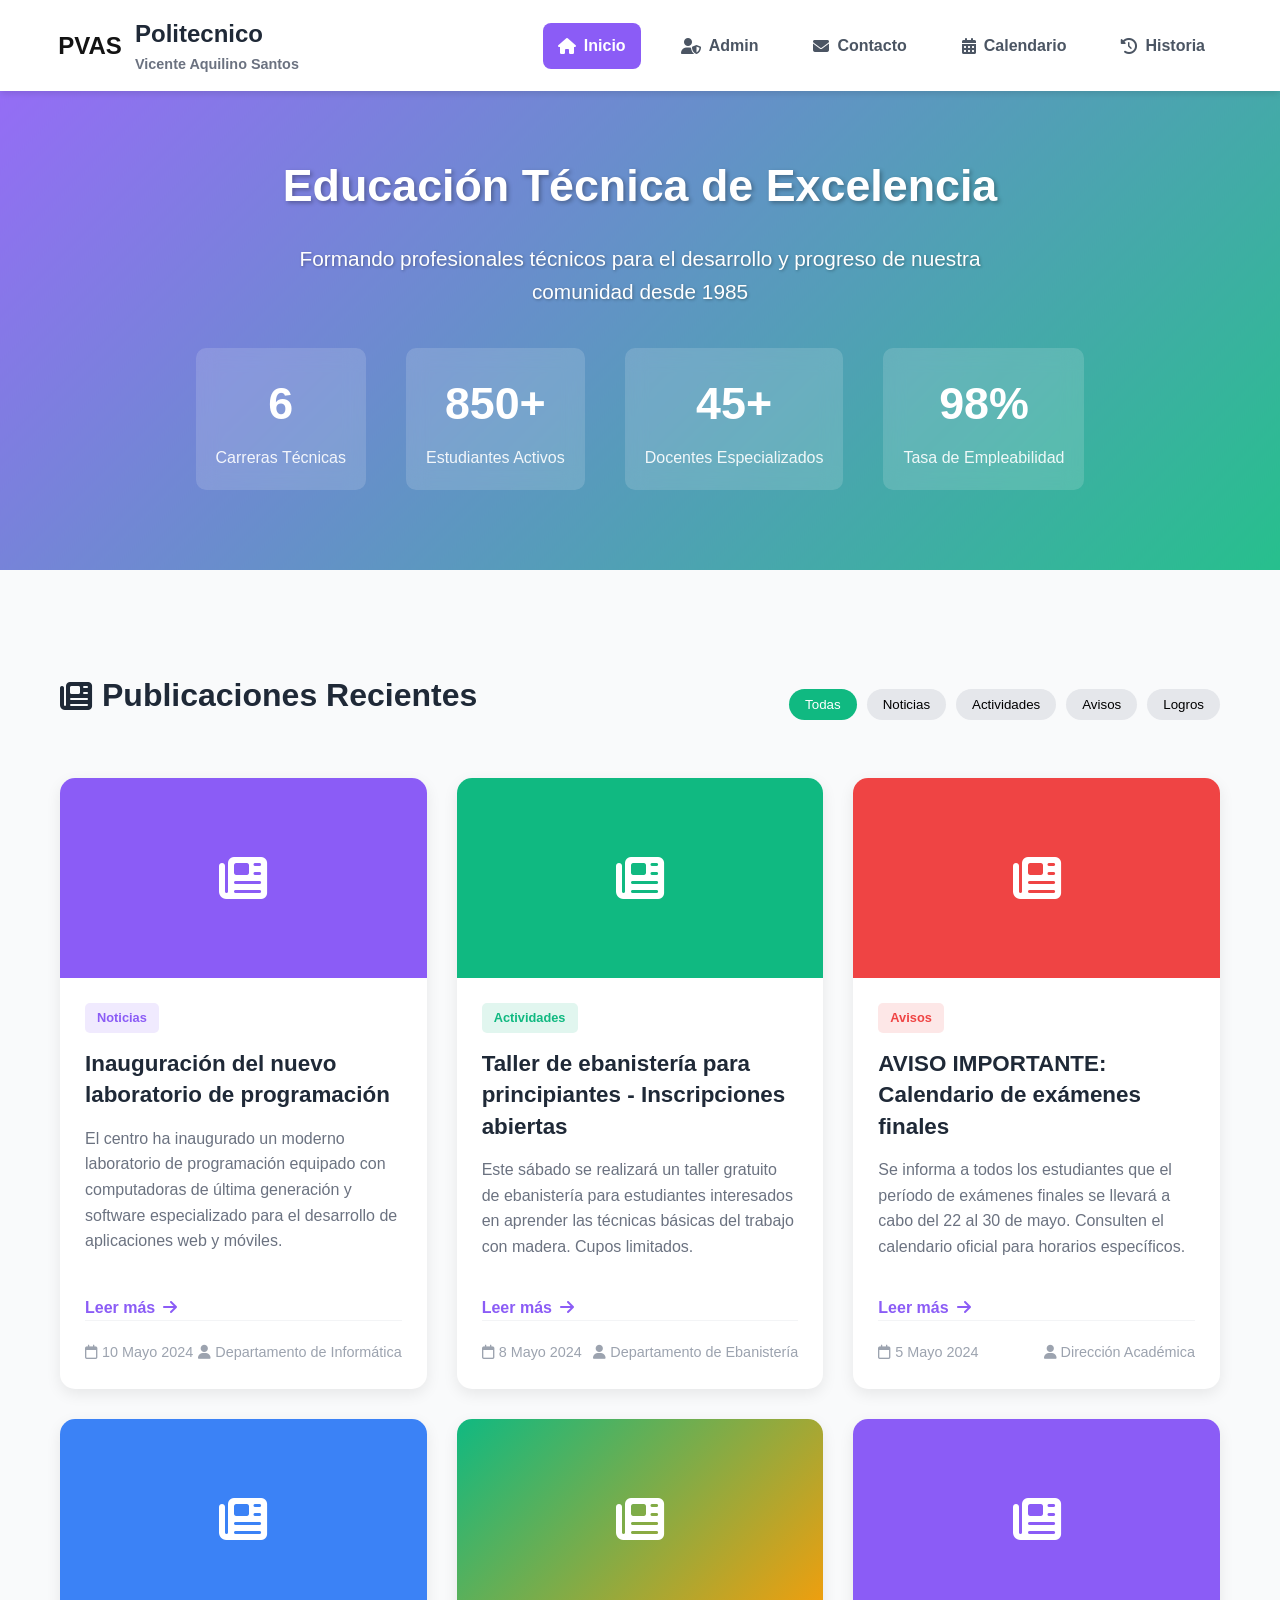
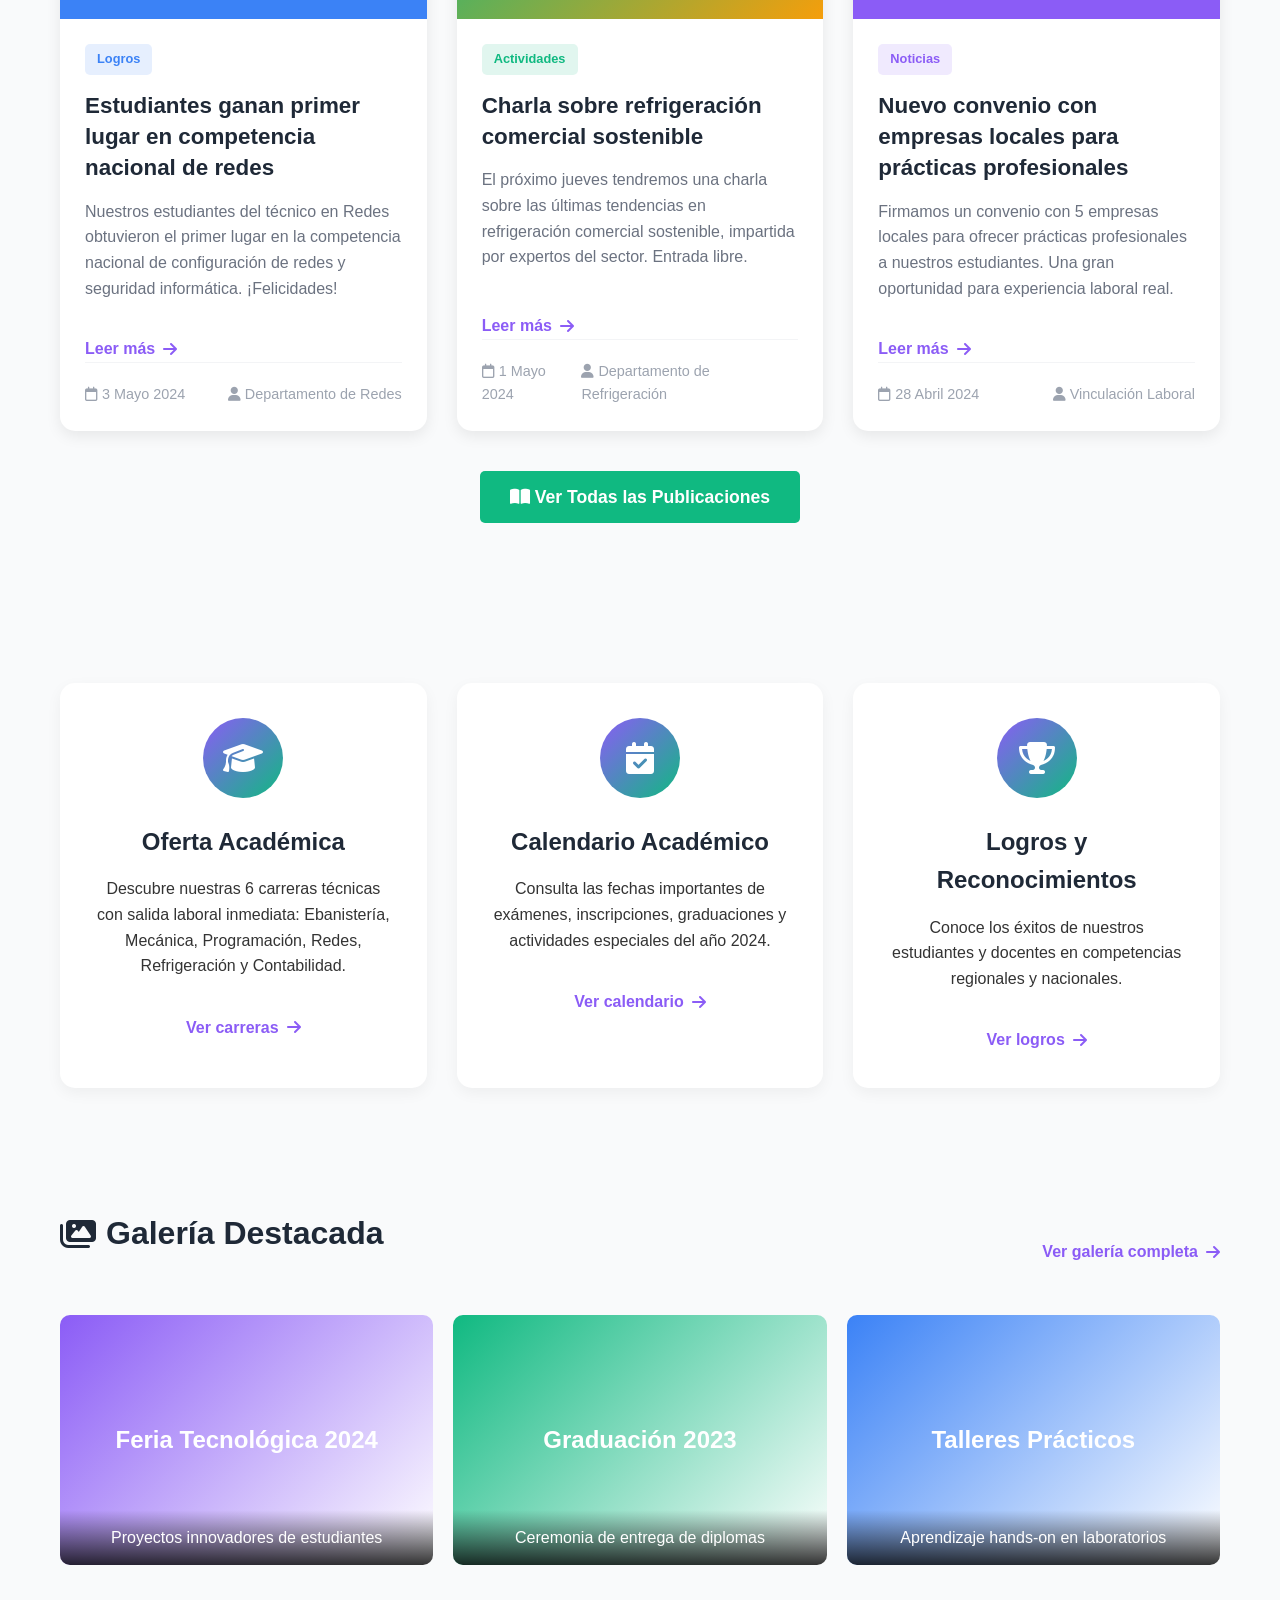
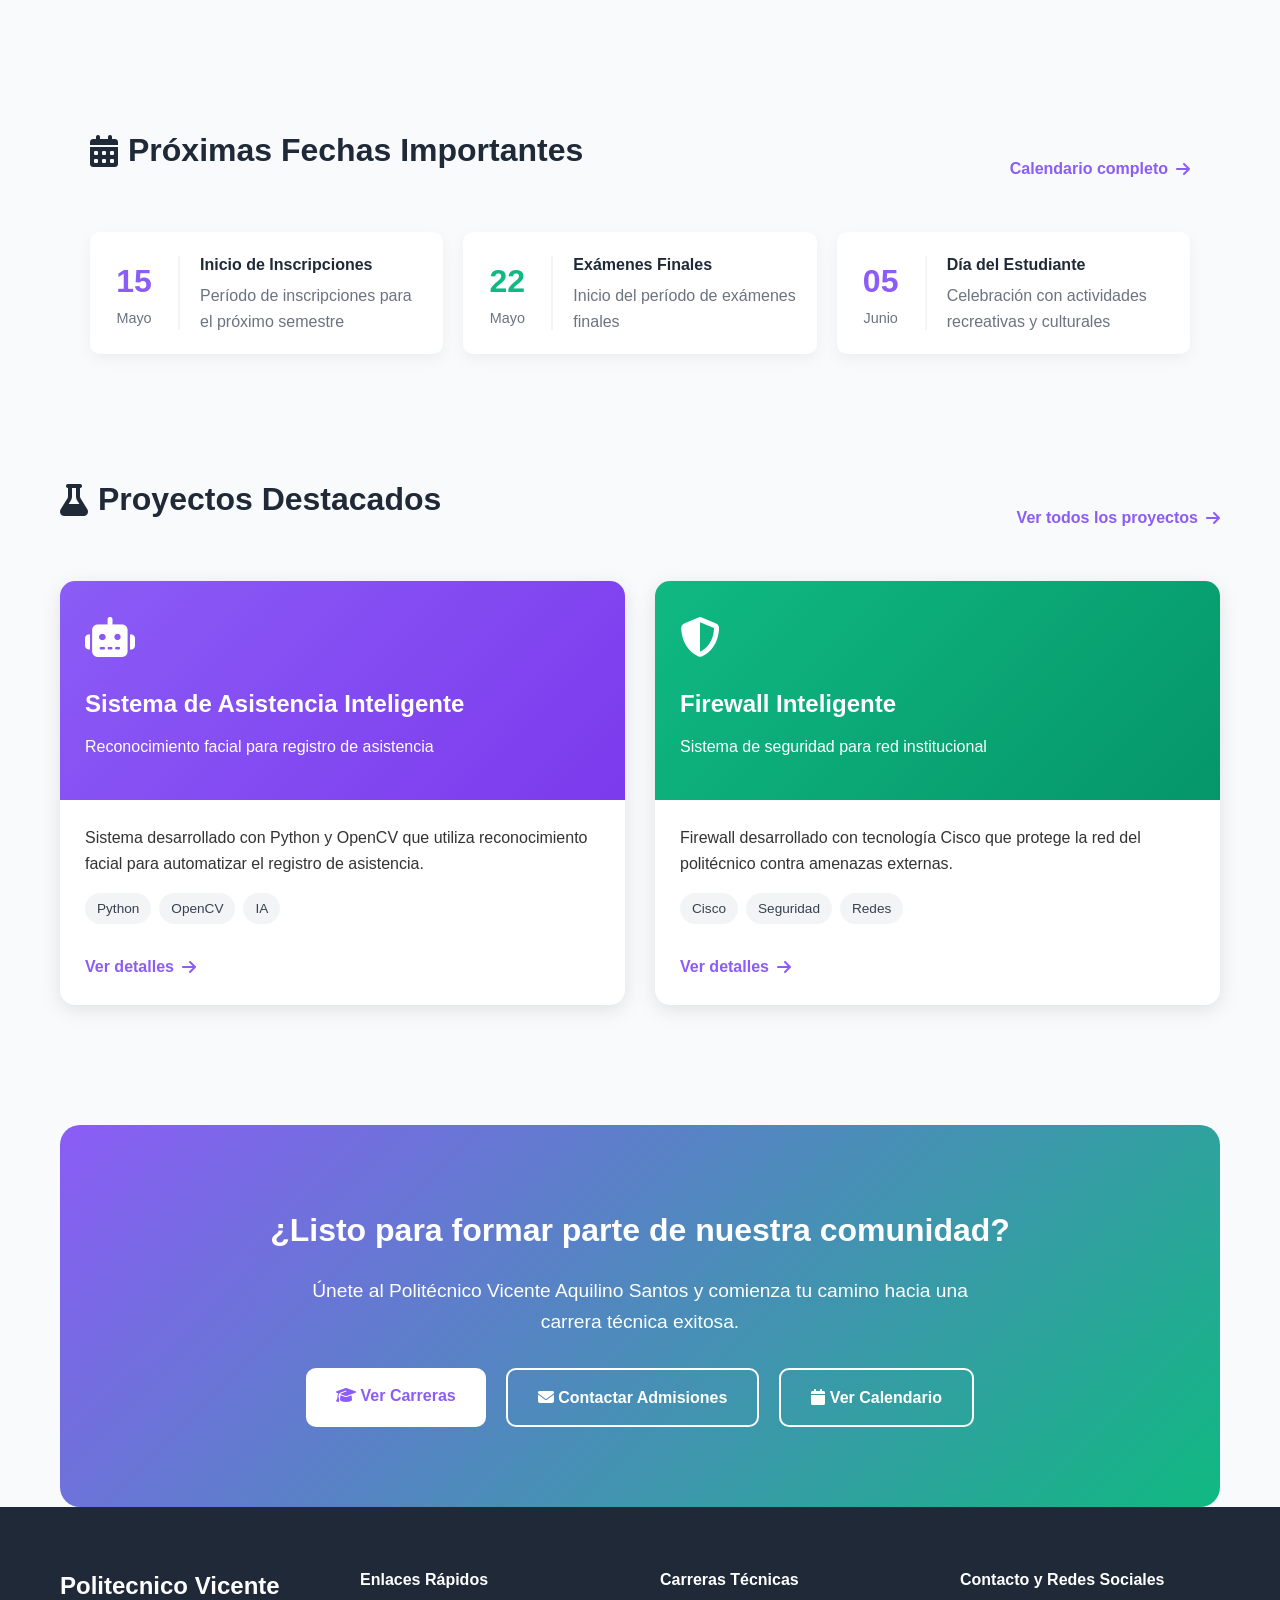
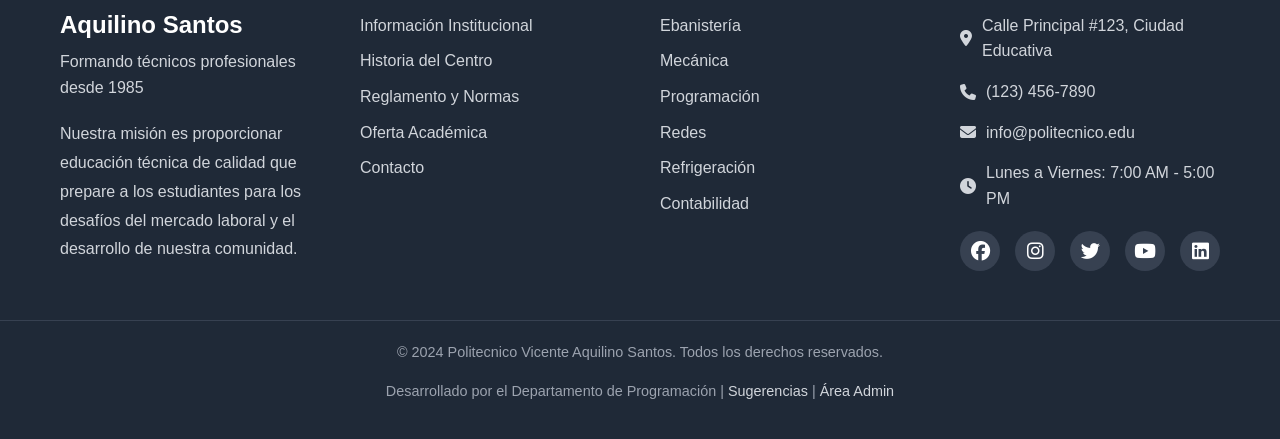
==== index.html @ 3f1fe081 "version 1.9" ====
<!DOCTYPE html>
<html lang="es">
<head>
    <meta charset="UTF-8">
    <meta name="viewport" content="width=device-width, initial-scale=1.0">
    <title>politecnico Vicente Aquilino Santos - Inicio</title>
    <link rel="stylesheet" href="css/style.css">
    <link rel="stylesheet" href="https://cdnjs.cloudflare.com/ajax/libs/font-awesome/6.4.0/css/all.min.css">
    <style>
        /* Estilos específicos para la página principal */
        .hero {
            background: linear-gradient(135deg, rgba(139, 92, 246, 0.9) 0%, rgba(16, 185, 129, 0.9) 100%), url('https://images.unsplash.com/photo-1523050854058-8df90110c9f1?ixlib=rb-4.0.3&ixid=M3wxMjA3fDB8MHxwaG90by1wYWdlfHx8fGVufDB8fHx8fA%3D%3D&auto=format&fit=crop&w=2070&q=80');
            background-size: cover;
            background-position: center;
            color: white;
            padding: 80px 20px;
            text-align: center;
            margin-bottom: 40px;
        }
        
        .hero-content h2 {
            color: white;
            font-size: 2.8rem;
            margin-bottom: 20px;
            text-shadow: 2px 2px 4px rgba(0,0,0,0.3);
        }
        
        .hero-content p {
            font-size: 1.3rem;
            margin-bottom: 30px;
            max-width: 700px;
            margin-left: auto;
            margin-right: auto;
            text-shadow: 1px 1px 3px rgba(0,0,0,0.3);
        }
        
        .hero-stats {
            display: flex;
            justify-content: center;
            gap: 40px;
            margin-top: 40px;
            flex-wrap: wrap;
        }
        
        .stat {
            text-align: center;
            background: rgba(255,255,255,0.15);
            padding: 20px;
            border-radius: 10px;
            min-width: 150px;
            backdrop-filter: blur(10px);
        }
        
        .stat-number {
            display: block;
            font-size: 2.8rem;
            font-weight: bold;
            margin-bottom: 5px;
        }
        
        .stat-text {
            font-size: 1rem;
            opacity: 0.9;
        }
        
        .recent-posts {
            padding: 60px 0;
        }
        
        .section-header {
            display: flex;
            justify-content: space-between;
            align-items: center;
            margin-bottom: 40px;
            flex-wrap: wrap;
            gap: 20px;
        }
        
        .section-header h2 {
            display: flex;
            align-items: center;
            gap: 10px;
            color: #1f2937;
        }
        
        .category-filters {
            display: flex;
            gap: 10px;
            flex-wrap: wrap;
        }
        
        .filter-btn {
            padding: 8px 16px;
            background-color: #e5e7eb;
            border: none;
            border-radius: 20px;
            cursor: pointer;
            transition: all 0.3s;
            font-weight: 500;
        }
        
        .filter-btn.active {
            background-color: #10B981;
            color: white;
        }
        
        .filter-btn:hover:not(.active) {
            background-color: #d1d5db;
        }
        
        .posts-grid {
            display: grid;
            grid-template-columns: repeat(auto-fill, minmax(350px, 1fr));
            gap: 30px;
            margin-top: 30px;
        }
        
        .post-card {
            background-color: white;
            border-radius: 15px;
            overflow: hidden;
            box-shadow: 0 5px 15px rgba(0, 0, 0, 0.08);
            transition: transform 0.3s, box-shadow 0.3s;
            height: 100%;
            display: flex;
            flex-direction: column;
        }
        
        .post-card:hover {
            transform: translateY(-10px);
            box-shadow: 0 15px 30px rgba(0, 0, 0, 0.15);
        }
        
        .post-image {
            height: 200px;
            background-color: #e5e7eb;
            display: flex;
            align-items: center;
            justify-content: center;
            color: #6b7280;
            overflow: hidden;
        }
        
        .post-content {
            padding: 25px;
            flex-grow: 1;
            display: flex;
            flex-direction: column;
        }
        
        .post-category {
            display: inline-block;
            padding: 5px 12px;
            background-color: #ede9fe;
            color: #8B5CF6;
            border-radius: 5px;
            font-size: 0.8rem;
            font-weight: 600;
            margin-bottom: 15px;
            align-self: flex-start;
        }
        
        .post-title {
            font-size: 1.4rem;
            margin-bottom: 15px;
            color: #1f2937;
            line-height: 1.4;
        }
        
        .post-excerpt {
            color: #6b7280;
            margin-bottom: 20px;
            line-height: 1.6;
            flex-grow: 1;
        }
        
        .post-meta {
            display: flex;
            justify-content: space-between;
            color: #9ca3af;
            font-size: 0.9rem;
            padding-top: 20px;
            border-top: 1px solid #f3f4f6;
            margin-top: auto;
        }
        
        .read-more {
            color: #8B5CF6;
            font-weight: 600;
            display: inline-flex;
            align-items: center;
            gap: 8px;
            margin-top: 15px;
        }
        
        .read-more:hover {
            color: #10B981;
        }
        
        .quick-info {
            display: grid;
            grid-template-columns: repeat(auto-fit, minmax(300px, 1fr));
            gap: 30px;
            padding: 60px 0;
            background-color: #f9fafb;
            margin-top: 40px;
        }
        
        .info-card {
            background-color: white;
            padding: 35px;
            border-radius: 15px;
            box-shadow: 0 5px 15px rgba(0, 0, 0, 0.05);
            text-align: center;
            transition: transform 0.3s;
        }
        
        .info-card:hover {
            transform: translateY(-5px);
        }
        
        .info-icon {
            width: 80px;
            height: 80px;
            background: linear-gradient(135deg, #8B5CF6 0%, #10B981 100%);
            color: white;
            border-radius: 50%;
            display: flex;
            align-items: center;
            justify-content: center;
            font-size: 2rem;
            margin: 0 auto 25px;
        }
        
        .info-card h3 {
            margin-bottom: 15px;
            color: #1f2937;
        }
        
        .info-link {
            display: inline-flex;
            align-items: center;
            gap: 8px;
            margin-top: 20px;
            font-weight: 600;
            color: #8B5CF6;
        }
        
        .info-link:hover {
            color: #10B981;
        }
        
        .cta-section {
            text-align: center;
            padding: 80px 20px;
            background: linear-gradient(135deg, #8B5CF6 0%, #10B981 100%);
            color: white;
            margin-top: 60px;
            border-radius: 20px;
        }
        
        .cta-section h2 {
            color: white;
            margin-bottom: 20px;
        }
        
        .cta-buttons {
            display: flex;
            gap: 20px;
            justify-content: center;
            margin-top: 30px;
            flex-wrap: wrap;
        }
        
        .cta-btn {
            padding: 15px 30px;
            border-radius: 10px;
            font-weight: 600;
            cursor: pointer;
            border: none;
            transition: all 0.3s;
            font-size: 1rem;
        }
        
        .cta-btn.primary {
            background-color: white;
            color: #8B5CF6;
        }
        
        .cta-btn.secondary {
            background-color: transparent;
            color: white;
            border: 2px solid white;
        }
        
        .cta-btn:hover {
            transform: translateY(-3px);
            box-shadow: 0 10px 20px rgba(0,0,0,0.2);
        }
        
        .loading {
            grid-column: 1 / -1;
            text-align: center;
            padding: 60px;
        }
        
        .spinner {
            border: 4px solid #f3f4f6;
            border-top: 4px solid #10B981;
            border-radius: 50%;
            width: 50px;
            height: 50px;
            animation: spin 1s linear infinite;
            margin: 0 auto 20px;
        }
        
        @keyframes spin {
            0% { transform: rotate(0deg); }
            100% { transform: rotate(360deg); }
        }
        
        .no-posts {
            grid-column: 1 / -1;
            text-align: center;
            padding: 60px;
            background-color: #f9fafb;
            border-radius: 15px;
            color: #6b7280;
        }
        
        .no-posts i {
            font-size: 3rem;
            margin-bottom: 20px;
            color: #d1d5db;
        }
        /* Estilos para navegación entre páginas */
.navbar {
    background-color: white;
    box-shadow: 0 4px 6px -1px rgba(0, 0, 0, 0.1);
    position: fixed;
    top: 0;
    left: 0;
    right: 0;
    z-index: 1000;
    padding: 15px 0;
}

.nav-container {
    max-width: 1200px;
    margin: 0 auto;
    padding: 0 20px;
    display: flex;
    justify-content: space-between;
    align-items: center;
}

.logo {
    display: flex;
    align-items: center;
    gap: 15px;
}

.logo-placeholder {
    width: 60px;
    height: 60px;
    color: rgb(19, 19, 19);
    display: flex;
    align-items: center;
    justify-content: center;
    font-size: 1.5rem;
    font-weight: bold;
    border-radius: 10px;
}

.logo-text h1 {
    font-size: 1.5rem;
    margin: 0;
    color: #1f2937;
}

.logo-text p {
    font-size: 0.9rem;
    margin: 0;
    color: #6b7280;
}

.nav-menu {
    display: flex;
    list-style: none;
    margin: 0;
    padding: 0;
    gap: 25px;
}

.nav-menu li a {
    text-decoration: none;
    color: #4b5563;
    font-weight: 600;
    font-size: 1rem;
    display: flex;
    align-items: center;
    gap: 8px;
    padding: 10px 15px;
    border-radius: 8px;
    transition: all 0.3s;
}

.nav-menu li a:hover {
    background-color: #f3f4f6;
    color: #8B5CF6;
}

.nav-menu li a.active {
    background-color: #8B5CF6;
    color: white;
}

.nav-menu li a.active:hover {
    background-color: #7c3aed;
}

.menu-toggle {
    display: none;
    background: none;
    border: none;
    font-size: 1.5rem;
    color: #4b5563;
    cursor: pointer;
    padding: 10px;
}

/* Estilos responsivos para móviles */
@media (max-width: 768px) {
    .menu-toggle {
        display: block;
    }
    
    .nav-menu {
        position: fixed;
        top: 90px;
        left: 0;
        right: 0;
        background-color: white;
        flex-direction: column;
        padding: 20px;
        box-shadow: 0 10px 15px -3px rgba(0, 0, 0, 0.1);
        transform: translateY(-100%);
        opacity: 0;
        visibility: hidden;
        transition: all 0.3s ease;
        z-index: 999;
    }
    
    .nav-menu.active {
        transform: translateY(0);
        opacity: 1;
        visibility: visible;
    }
    
    .nav-menu li {
        width: 100%;
    }
    
    .nav-menu li a {
        justify-content: center;
        padding: 15px;
    }
}
    </style>
</head>
<body>
    <!-- Menú fijo -->
<nav class="navbar">
    <div class="nav-container">
        <div class="logo">
            <div class="logo-placeholder">
                PVAS
            </div>
            <div class="logo-text">
                <h1>Politecnico</h1>
                <p>Vicente Aquilino Santos</p>
            </div>
        </div>
        
        <button class="menu-toggle" id="menu-toggle">
            <i class="fas fa-bars"></i>
        </button>
        
        <!-- MENÚ SIMPLE CON TUS 5 OPCIONES -->
        <ul class="nav-menu" id="nav-menu">
            <li><a href="index.html" class="active"><i class="fas fa-home"></i> Inicio</a></li>
            <li><a href="admin.html"><i class="fas fa-user-shield"></i> Admin</a></li>
            <li><a href="contact.html"><i class="fas fa-envelope"></i> Contacto</a></li>
            <li><a href="categorias/calentario.html"><i class="fas fa-calendar-alt"></i> Calendario</a></li>
            <li><a href="historia.html"><i class="fas fa-history"></i> Historia</a></li>
        </ul>
    </div>
</nav>

    <!-- Banner principal -->
    <header class="hero">
        <div class="hero-content">
            <h2>Educación Técnica de Excelencia</h2>
            <p>Formando profesionales técnicos para el desarrollo y progreso de nuestra comunidad desde 1985</p>
            <div class="hero-stats">
                <div class="stat">
                    <span class="stat-number">6</span>
                    <span class="stat-text">Carreras Técnicas</span>
                </div>
                <div class="stat">
                    <span class="stat-number">850+</span>
                    <span class="stat-text">Estudiantes Activos</span>
                </div>
                <div class="stat">
                    <span class="stat-number">45+</span>
                    <span class="stat-text">Docentes Especializados</span>
                </div>
                <div class="stat">
                    <span class="stat-number">98%</span>
                    <span class="stat-text">Tasa de Empleabilidad</span>
                </div>
            </div>
        </div>
    </header>

    <!-- Contenido principal -->
    <main class="container">
        <!-- Sección de publicaciones recientes -->
        <section class="recent-posts">
            <div class="section-header">
                <h2><i class="fas fa-newspaper"></i> Publicaciones Recientes</h2>
                <div class="category-filters">
                    <button class="filter-btn active" data-filter="all">Todas</button>
                    <button class="filter-btn" data-filter="noticias">Noticias</button>
                    <button class="filter-btn" data-filter="actividades">Actividades</button>
                    <button class="filter-btn" data-filter="avisos">Avisos</button>
                    <button class="filter-btn" data-filter="logros">Logros</button>
                </div>
            </div>
            
            <div class="posts-grid" id="posts-grid">
                <!-- Las publicaciones se cargarán dinámicamente con JavaScript -->
                <div class="loading">
                    <div class="spinner"></div>
                    <p>Cargando publicaciones recientes...</p>
                </div>
            </div>
            
            <div style="text-align: center; margin-top: 40px;">
                <a href="categorias/noticias.html" class="btn-primary" style="padding: 12px 30px; font-size: 1.1rem;">
                    <i class="fas fa-book-open"></i> Ver Todas las Publicaciones
                </a>
            </div>
        </section>
        
        <!-- Sección de información rápida -->
        <section class="quick-info">
            <div class="info-card">
                <div class="info-icon">
                    <i class="fas fa-graduation-cap"></i>
                </div>
                <h3>Oferta Académica</h3>
                <p>Descubre nuestras 6 carreras técnicas con salida laboral inmediata: Ebanistería, Mecánica, Programación, Redes, Refrigeración y Contabilidad.</p>
                <a href="categorias/oferta-academica.html" class="info-link">
                    Ver carreras <i class="fas fa-arrow-right"></i>
                </a>
            </div>
            
            <div class="info-card">
                <div class="info-icon">
                    <i class="fas fa-calendar-check"></i>
                </div>
                <h3>Calendario Académico</h3>
                <p>Consulta las fechas importantes de exámenes, inscripciones, graduaciones y actividades especiales del año 2024.</p>
                <a href="categorias/calendario.html" class="info-link">
                    Ver calendario <i class="fas fa-arrow-right"></i>
                </a>
            </div>
            
            <div class="info-card">
                <div class="info-icon">
                    <i class="fas fa-trophy"></i>
                </div>
                <h3>Logros y Reconocimientos</h3>
                <p>Conoce los éxitos de nuestros estudiantes y docentes en competencias regionales y nacionales.</p>
                <a href="categorias/logros.html" class="info-link">
                    Ver logros <i class="fas fa-arrow-right"></i>
                </a>
            </div>
        </section>
        
        <!-- Sección de galería destacada -->
        <section class="featured-gallery" style="padding: 60px 0;">
            <div class="section-header">
                <h2><i class="fas fa-images"></i> Galería Destacada</h2>
                <a href="categorias/galeria.html" class="info-link">
                    Ver galería completa <i class="fas fa-arrow-right"></i>
                </a>
            </div>
            <div class="gallery-grid" style="display: grid; grid-template-columns: repeat(auto-fit, minmax(300px, 1fr)); gap: 20px; margin-top: 30px;">
                <div class="gallery-item" style="position: relative; border-radius: 10px; overflow: hidden; height: 250px; cursor: pointer;" onclick="window.location.href='categorias/galeria.html'">
                    <div style="width: 100%; height: 100%; background: linear-gradient(135deg, #8B5CF6 0%, #ffffff 100%); display: flex; align-items: center; justify-content: center; color: white; font-weight: bold; font-size: 1.5rem; text-align: center; padding: 20px;">
                        Feria Tecnológica 2024
                    </div>
                    <div style="position: absolute; bottom: 0; left: 0; right: 0; background: linear-gradient(transparent, rgba(0,0,0,0.8)); color: white; padding: 15px; text-align: center;">
                        Proyectos innovadores de estudiantes
                    </div>
                </div>
                <div class="gallery-item" style="position: relative; border-radius: 10px; overflow: hidden; height: 250px; cursor: pointer;" onclick="window.location.href='categorias/galeria.html'">
                    <div style="width: 100%; height: 100%; background: linear-gradient(135deg, #10B981 0%, #ffffff 100%); display: flex; align-items: center; justify-content: center; color: white; font-weight: bold; font-size: 1.5rem; text-align: center; padding: 20px;">
                        Graduación 2023
                    </div>
                    <div style="position: absolute; bottom: 0; left: 0; right: 0; background: linear-gradient(transparent, rgba(0,0,0,0.8)); color: white; padding: 15px; text-align: center;">
                        Ceremonia de entrega de diplomas
                    </div>
                </div>
                <div class="gallery-item" style="position: relative; border-radius: 10px; overflow: hidden; height: 250px; cursor: pointer;" onclick="window.location.href='categorias/galeria.html'">
                    <div style="width: 100%; height: 100%; background: linear-gradient(135deg, #3B82F6 0%, #ffffff 100%); display: flex; align-items: center; justify-content: center; color: white; font-weight: bold; font-size: 1.5rem; text-align: center; padding: 20px;">
                        Talleres Prácticos
                    </div>
                    <div style="position: absolute; bottom: 0; left: 0; right: 0; background: linear-gradient(transparent, rgba(0,0,0,0.8)); color: white; padding: 15px; text-align: center;">
                        Aprendizaje hands-on en laboratorios
                    </div>
                </div>
            </div>
        </section>
        
        <!-- Sección de calendario académico -->
        <section class="academic-calendar" style="padding: 60px 0; background-color: #f9fafb; border-radius: 20px; margin-top: 40px;">
            <div class="section-header" style="padding: 0 30px;">
                <h2><i class="fas fa-calendar-alt"></i> Próximas Fechas Importantes</h2>
                <a href="categorias/calendario.html" class="info-link">
                    Calendario completo <i class="fas fa-arrow-right"></i>
                </a>
            </div>
            <div class="calendar-grid" style="display: grid; grid-template-columns: repeat(auto-fit, minmax(300px, 1fr)); gap: 20px; margin-top: 30px; padding: 0 30px;">
                <div class="calendar-event" style="display: flex; align-items: center; background-color: white; padding: 20px; border-radius: 10px; box-shadow: 0 5px 15px rgba(0, 0, 0, 0.05);">
                    <div class="event-date" style="text-align: center; padding-right: 20px; border-right: 2px solid #f3f4f6; min-width: 70px;">
                        <span class="event-day" style="display: block; font-size: 2rem; font-weight: bold; color: #8B5CF6;">15</span>
                        <span class="event-month" style="display: block; color: #6b7280; font-size: 0.9rem;">Mayo</span>
                    </div>
                    <div class="event-details" style="padding-left: 20px;">
                        <h4 style="margin-bottom: 5px;">Inicio de Inscripciones</h4>
                        <p style="color: #6b7280; margin-bottom: 0;">Período de inscripciones para el próximo semestre</p>
                    </div>
                </div>
                <div class="calendar-event" style="display: flex; align-items: center; background-color: white; padding: 20px; border-radius: 10px; box-shadow: 0 5px 15px rgba(0, 0, 0, 0.05);">
                    <div class="event-date" style="text-align: center; padding-right: 20px; border-right: 2px solid #f3f4f6; min-width: 70px;">
                        <span class="event-day" style="display: block; font-size: 2rem; font-weight: bold; color: #10B981;">22</span>
                        <span class="event-month" style="display: block; color: #6b7280; font-size: 0.9rem;">Mayo</span>
                    </div>
                    <div class="event-details" style="padding-left: 20px;">
                        <h4 style="margin-bottom: 5px;">Exámenes Finales</h4>
                        <p style="color: #6b7280; margin-bottom: 0;">Inicio del período de exámenes finales</p>
                    </div>
                </div>
                <div class="calendar-event" style="display: flex; align-items: center; background-color: white; padding: 20px; border-radius: 10px; box-shadow: 0 5px 15px rgba(0, 0, 0, 0.05);">
                    <div class="event-date" style="text-align: center; padding-right: 20px; border-right: 2px solid #f3f4f6; min-width: 70px;">
                        <span class="event-day" style="display: block; font-size: 2rem; font-weight: bold; color: #8B5CF6;">05</span>
                        <span class="event-month" style="display: block; color: #6b7280; font-size: 0.9rem;">Junio</span>
                    </div>
                    <div class="event-details" style="padding-left: 20px;">
                        <h4 style="margin-bottom: 5px;">Día del Estudiante</h4>
                        <p style="color: #6b7280; margin-bottom: 0;">Celebración con actividades recreativas y culturales</p>
                    </div>
                </div>
            </div>
        </section>
        
        <!-- Sección de proyectos destacados -->
        <section class="featured-projects" style="padding: 60px 0;">
            <div class="section-header">
                <h2><i class="fas fa-flask"></i> Proyectos Destacados</h2>
                <a href="secciones/proyectos.html" class="info-link">
                    Ver todos los proyectos <i class="fas fa-arrow-right"></i>
                </a>
            </div>
            <div style="display: grid; grid-template-columns: repeat(auto-fit, minmax(350px, 1fr)); gap: 30px; margin-top: 30px;">
                <div class="project-card" style="background: white; border-radius: 15px; overflow: hidden; box-shadow: 0 5px 20px rgba(0,0,0,0.1); transition: transform 0.3s;" onmouseover="this.style.transform='translateY(-10px)'" onmouseout="this.style.transform='translateY(0)'">
                    <div style="padding: 25px; background: linear-gradient(135deg, #8B5CF6 0%, #7c3aed 100%); color: white;">
                        <div style="font-size: 2.5rem; margin-bottom: 15px;">
                            <i class="fas fa-robot"></i>
                        </div>
                        <h3 style="color: white; margin-bottom: 10px;">Sistema de Asistencia Inteligente</h3>
                        <p>Reconocimiento facial para registro de asistencia</p>
                    </div>
                    <div style="padding: 25px;">
                        <p>Sistema desarrollado con Python y OpenCV que utiliza reconocimiento facial para automatizar el registro de asistencia.</p>
                        <div style="display: flex; flex-wrap: wrap; gap: 8px; margin: 15px 0;">
                            <span style="background-color: #f3f4f6; color: #374151; padding: 5px 12px; border-radius: 20px; font-size: 0.85rem;">Python</span>
                            <span style="background-color: #f3f4f6; color: #374151; padding: 5px 12px; border-radius: 20px; font-size: 0.85rem;">OpenCV</span>
                            <span style="background-color: #f3f4f6; color: #374151; padding: 5px 12px; border-radius: 20px; font-size: 0.85rem;">IA</span>
                        </div>
                        <a href="secciones/proyectos.html" class="read-more">
                            Ver detalles <i class="fas fa-arrow-right"></i>
                        </a>
                    </div>
                </div>
                
                <div class="project-card" style="background: white; border-radius: 15px; overflow: hidden; box-shadow: 0 5px 20px rgba(0,0,0,0.1); transition: transform 0.3s;" onmouseover="this.style.transform='translateY(-10px)'" onmouseout="this.style.transform='translateY(0)'">
                    <div style="padding: 25px; background: linear-gradient(135deg, #10B981 0%, #059669 100%); color: white;">
                        <div style="font-size: 2.5rem; margin-bottom: 15px;">
                            <i class="fas fa-shield-alt"></i>
                        </div>
                        <h3 style="color: white; margin-bottom: 10px;">Firewall Inteligente</h3>
                        <p>Sistema de seguridad para red institucional</p>
                    </div>
                    <div style="padding: 25px;">
                        <p>Firewall desarrollado con tecnología Cisco que protege la red del politécnico contra amenazas externas.</p>
                        <div style="display: flex; flex-wrap: wrap; gap: 8px; margin: 15px 0;">
                            <span style="background-color: #f3f4f6; color: #374151; padding: 5px 12px; border-radius: 20px; font-size: 0.85rem;">Cisco</span>
                            <span style="background-color: #f3f4f6; color: #374151; padding: 5px 12px; border-radius: 20px; font-size: 0.85rem;">Seguridad</span>
                            <span style="background-color: #f3f4f6; color: #374151; padding: 5px 12px; border-radius: 20px; font-size: 0.85rem;">Redes</span>
                        </div>
                        <a href="secciones/proyectos.html" class="read-more">
                            Ver detalles <i class="fas fa-arrow-right"></i>
                        </a>
                    </div>
                </div>
            </div>
        </section>
        
        <!-- Call to Action -->
        <section class="cta-section">
            <h2>¿Listo para formar parte de nuestra comunidad?</h2>
            <p style="max-width: 700px; margin: 0 auto 30px; font-size: 1.2rem;">Únete al Politécnico Vicente Aquilino Santos y comienza tu camino hacia una carrera técnica exitosa.</p>
            <div class="cta-buttons">
                <a href="categorias/oferta-academica.html" class="cta-btn primary">
                    <i class="fas fa-graduation-cap"></i> Ver Carreras
                </a>
                <a href="contact.html" class="cta-btn secondary">
                    <i class="fas fa-envelope"></i> Contactar Admisiones
                </a>
                <a href="categorias/calendario.html" class="cta-btn secondary">
                    <i class="fas fa-calendar"></i> Ver Calendario
                </a>
            </div>
        </section>
    </main>

    <!-- Footer -->
    <div id="footer-container"></div>
    
 

    <script src="js/main.js"></script>
    <script>
        // Datos de publicaciones (simulados)
        const posts = [
            {
                id: 1,
                title: "Inauguración del nuevo laboratorio de programación",
                excerpt: "El centro ha inaugurado un moderno laboratorio de programación equipado con computadoras de última generación y software especializado para el desarrollo de aplicaciones web y móviles.",
                category: "noticias",
                date: "10 Mayo 2024",
                author: "Departamento de Informática",
                color: "#8B5CF6",
                likes: 24,
                comments: 8
            },
            {
                id: 2,
                title: "Taller de ebanistería para principiantes - Inscripciones abiertas",
                excerpt: "Este sábado se realizará un taller gratuito de ebanistería para estudiantes interesados en aprender las técnicas básicas del trabajo con madera. Cupos limitados.",
                category: "actividades",
                date: "8 Mayo 2024",
                author: "Departamento de Ebanistería",
                color: "#10B981",
                likes: 18,
                comments: 5
            },
            {
                id: 3,
                title: "AVISO IMPORTANTE: Calendario de exámenes finales",
                excerpt: "Se informa a todos los estudiantes que el período de exámenes finales se llevará a cabo del 22 al 30 de mayo. Consulten el calendario oficial para horarios específicos.",
                category: "avisos",
                date: "5 Mayo 2024",
                author: "Dirección Académica",
                color: "#EF4444",
                likes: 42,
                comments: 15
            },
            {
                id: 4,
                title: "Estudiantes ganan primer lugar en competencia nacional de redes",
                excerpt: "Nuestros estudiantes del técnico en Redes obtuvieron el primer lugar en la competencia nacional de configuración de redes y seguridad informática. ¡Felicidades!",
                category: "logros",
                date: "3 Mayo 2024",
                author: "Departamento de Redes",
                color: "#3B82F6",
                likes: 56,
                comments: 22
            },
            {
                id: 5,
                title: "Charla sobre refrigeración comercial sostenible",
                excerpt: "El próximo jueves tendremos una charla sobre las últimas tendencias en refrigeración comercial sostenible, impartida por expertos del sector. Entrada libre.",
                category: "actividades",
                date: "1 Mayo 2024",
                author: "Departamento de Refrigeración",
                color: "#F59E0B",
                likes: 31,
                comments: 7
            },
            {
                id: 6,
                title: "Nuevo convenio con empresas locales para prácticas profesionales",
                excerpt: "Firmamos un convenio con 5 empresas locales para ofrecer prácticas profesionales a nuestros estudiantes. Una gran oportunidad para experiencia laboral real.",
                category: "noticias",
                date: "28 Abril 2024",
                author: "Vinculación Laboral",
                color: "#8B5CF6",
                likes: 38,
                comments: 12
            }
        ];

        document.addEventListener('DOMContentLoaded', function() {
            // Cargar navbar y footer
            loadComponents();
            
            // Inicializar filtros y cargar publicaciones
            initFilters();
            loadPosts();
            
            // Inicializar funcionalidad de búsqueda
            initSearch();
        });

        function loadComponents() {
            // Cargar navbar
            fetch('components/navbar.html')
                .then(response => response.text())
                .then(data => {
                    document.getElementById('navbar-container').innerHTML = data;
                    if (typeof initNavbar === 'function') initNavbar();
                })
                .catch(error => {
                    console.error('Error cargando navbar:', error);
                    document.getElementById('navbar-container').innerHTML = `
                        <nav style="background: white; padding: 20px; box-shadow: 0 2px 10px rgba(0,0,0,0.1);">
                            <div style="max-width: 1200px; margin: 0 auto; display: flex; justify-content: space-between; align-items: center;">
                                <a href="index.html" style="text-decoration: none; color: #1f2937; font-weight: bold; font-size: 1.5rem;">
                                    Politecnico V. A. Santos
                                </a>
                                <a href="index.html" style="color: #8B5CF6; text-decoration: none;">Inicio</a>
                            </div>
                        </nav>
                    `;
                });
            
            // Cargar footer
            fetch('components/footer.html')
                .then(response => response.text())
                .then(data => {
                    document.getElementById('footer-container').innerHTML = data;
                })
                .catch(error => {
                    console.error('Error cargando footer:', error);
                    document.getElementById('footer-container').innerHTML = `
                        <footer style="background: #1f2937; color: white; padding: 40px 20px; margin-top: 60px;">
                            <div style="max-width: 1200px; margin: 0 auto; text-align: center;">
                                <p>&copy; 2024 Politecnico Vicente Aquilino Santos</p>
                                <p style="color: #9ca3af; margin-top: 10px;">Blog Institucional</p>
                            </div>
                        </footer>
                    `;
                });
        }

        function initFilters() {
            const filterBtns = document.querySelectorAll('.filter-btn');
            
            filterBtns.forEach(btn => {
                btn.addEventListener('click', () => {
                    // Remover activo de todos
                    filterBtns.forEach(b => b.classList.remove('active'));
                    // Agregar activo al clickeado
                    btn.classList.add('active');
                    
                    const filter = btn.getAttribute('data-filter');
                    filterPosts(filter);
                });
            });
        }

        function loadPosts() {
            const postsGrid = document.getElementById('posts-grid');
            
            if (posts.length === 0) {
                postsGrid.innerHTML = `
                    <div class="no-posts">
                        <i class="fas fa-newspaper"></i>
                        <h3>No hay publicaciones recientes</h3>
                        <p>Pronto habrá nuevas publicaciones en el blog.</p>
                    </div>
                `;
                return;
            }
            
            displayPosts(posts);
        }

        function displayPosts(postsToShow) {
            const postsGrid = document.getElementById('posts-grid');
            postsGrid.innerHTML = '';
            
            postsToShow.forEach(post => {
                const postCard = document.createElement('article');
                postCard.className = 'post-card';
                
                // Determinar color según categoría
                let categoryColor = '#8B5CF6';
                let categoryText = 'Noticias';
                
                switch(post.category) {
                    case 'actividades':
                        categoryColor = '#10B981';
                        categoryText = 'Actividades';
                        break;
                    case 'avisos':
                        categoryColor = '#EF4444';
                        categoryText = 'Avisos';
                        break;
                    case 'logros':
                        categoryColor = '#3B82F6';
                        categoryText = 'Logros';
                        break;
                }
                
                postCard.innerHTML = `
                    <div class="post-image" style="background: linear-gradient(135deg, ${categoryColor} 0%, ${post.color} 100%); color: white; font-size: 3rem;">
                        <i class="fas fa-newspaper"></i>
                    </div>
                    <div class="post-content">
                        <span class="post-category" style="background-color: ${categoryColor}20; color: ${categoryColor};">
                            ${categoryText}
                        </span>
                        <h3 class="post-title">${post.title}</h3>
                        <p class="post-excerpt">${post.excerpt}</p>
                        
                        <a href="post.html?id=${post.id}" class="read-more">
                            Leer más <i class="fas fa-arrow-right"></i>
                        </a>
                        
                        <div class="post-meta">
                            <span><i class="far fa-calendar"></i> ${post.date}</span>
                            <span><i class="fas fa-user"></i> ${post.author}</span>
                        </div>
                    </div>
                `;
                
                postsGrid.appendChild(postCard);
            });
        }

        function filterPosts(filter) {
            let filteredPosts = posts;
            
            if (filter !== 'all') {
                filteredPosts = posts.filter(post => post.category === filter);
            }
            
            displayPosts(filteredPosts);
        }

        function initSearch() {
            const searchInput = document.getElementById('search-input');
            const searchBtn = document.getElementById('search-btn');
            
            if (searchBtn && searchInput) {
                searchBtn.addEventListener('click', performSearch);
                searchInput.addEventListener('keypress', (e) => {
                    if (e.key === 'Enter') performSearch();
                });
            }
        }

        function performSearch() {
            const query = document.getElementById('search-input')?.value.trim();
            if (!query) {
                alert('Por favor, ingresa un término de búsqueda.');
                return;
            }
            
            // Filtrar posts por término de búsqueda
            const filteredPosts = posts.filter(post => 
                post.title.toLowerCase().includes(query.toLowerCase()) || 
                post.excerpt.toLowerCase().includes(query.toLowerCase()) ||
                post.author.toLowerCase().includes(query.toLowerCase())
            );
            
            if (filteredPosts.length > 0) {
                displayPosts(filteredPosts);
                
                // Mostrar mensaje de resultados
                const resultsMsg = document.createElement('div');
                resultsMsg.style.cssText = 'text-align: center; padding: 15px; background-color: #f0fdf4; border-radius: 10px; margin-bottom: 20px;';
                resultsMsg.innerHTML = `<strong>${filteredPosts.length} resultados</strong> encontrados para: "${query}"`;
                
                const postsGrid = document.getElementById('posts-grid');
                postsGrid.parentNode.insertBefore(resultsMsg, postsGrid);
                
                // Desplazar a los resultados
                resultsMsg.scrollIntoView({ behavior: 'smooth' });
            } else {
                alert(`No se encontraron resultados para: "${query}"`);
            }
        }
    </script>
</body>
</html>
---- css/style.css ----
/* CSS para el Blog del Politécnico Vicente Aquilino Santos */
/* Colores: Blanco (#FFFFFF), Verde (#10B981), Morado (#8B5CF6) */

/* Reset y estilos base */
* {
    margin: 0;
    padding: 0;
    box-sizing: border-box;
}

body {
    font-family: 'Segoe UI', Tahoma, Geneva, Verdana, sans-serif;
    line-height: 1.6;
    color: #333;
    background-color: #f9fafb;
}

.container {
    max-width: 1200px;
    margin: 0 auto;
    padding: 0 20px;
}

/* Tipografía */
h1, h2, h3, h4 {
    color: #1f2937;
    margin-bottom: 1rem;
}

h1 {
    font-size: 2.5rem;
}

h2 {
    font-size: 2rem;
    color: #374151;
}

h3 {
    font-size: 1.5rem;
}

p {
    margin-bottom: 1rem;
}

a {
    text-decoration: none;
    color: #8B5CF6;
    transition: color 0.3s;
}

a:hover {
    color: #10B981;
}

/* Botones */
.btn-primary, .btn-secondary {
    display: inline-block;
    padding: 10px 20px;
    border-radius: 5px;
    font-weight: 600;
    cursor: pointer;
    border: none;
    transition: all 0.3s;
}

.btn-primary {
    background-color: #10B981;
    color: white;
}

.btn-primary:hover {
    background-color: #0da271;
    transform: translateY(-2px);
}

.btn-secondary {
    background-color: #8B5CF6;
    color: white;
}

.btn-secondary:hover {
    background-color: #7c3aed;
    transform: translateY(-2px);
}
        /* Estilos para el menú fijo */
        .fixed-menu {
            position: fixed;
            top: 0;
            left: 0;
            right: 0;
            background: white;
            box-shadow: 0 2px 15px rgba(0,0,0,0.1);
            z-index: 1000;
            display: flex;
            justify-content: center;
            padding: 0 20px;
        }
        
        .menu-container {
            display: flex;
            justify-content: space-between;
            align-items: center;
            max-width: 1200px;
            width: 100%;
            padding: 0 20px;
        }
        
        .logo {
            text-decoration: none;
            color: #1f2937;
            font-weight: bold;
            font-size: 1.5rem;
            display: flex;
            align-items: center;
            gap: 10px;
        }
        
        .logo i {
            color: #8B5CF6;
        }
        
        .main-nav {
            display: flex;
            gap: 0;
            margin: 0;
            padding: 0;
        }
        
        .nav-item {
            list-style: none;
        }
        
        .nav-link {
            display: block;
            padding: 20px 25px;
            text-decoration: none;
            color: #4b5563;
            font-weight: 500;
            transition: all 0.3s;
            border-bottom: 3px solid transparent;
            position: relative;
        }
        
        .nav-link:hover {
            color: #8B5CF6;
            background-color: #f9fafb;
        }
        
        .nav-link.active {
            color: #8B5CF6;
            border-bottom-color: #8B5CF6;
            background-color: #f9fafb;
        }
        
        .nav-link i {
            margin-right: 8px;
            font-size: 1.1rem;
        }
        
        .nav-link span {
            position: relative;
        }
        
        /* Ajustar el hero para que no quede detrás del menú fijo */
        .hero {
            margin-top: 70px; /* Ajuste para el menú fijo */
        }
        
        /* Responsive */
        @media (max-width: 768px) {
            .fixed-menu {
                padding: 0 10px;
            }
            
            .menu-container {
                flex-direction: column;
                padding: 10px 0;
            }
            
            .main-nav {
                flex-wrap: wrap;
                justify-content: center;
                width: 100%;
            }
            
            .nav-link {
                padding: 12px 15px;
                font-size: 0.9rem;
            }
            
            .hero {
                margin-top: 120px; /* Más espacio para menú en móvil */
            }
        }


.nav-container {
    display: flex;
    justify-content: space-between;
    align-items: center;
    padding: 15px 20px;
    max-width: 1200px;
    margin: 0 auto;
}

.logo {
    display: flex;
    align-items: center;
    gap: 15px;
}

#logo-img {
    width: 50px;
    height: 50px;
    border-radius: 50%;
    background-color: #8B5CF6;
    display: flex;
    align-items: center;
    justify-content: center;
    color: white;
    font-weight: bold;
}

.logo-text h1 {
    font-size: 1.5rem;
    margin-bottom: 0;
    color: #1f2937;
}

.logo-text p {
    font-size: 0.9rem;
    color: #6b7280;
    margin-bottom: 0;
}

.nav-menu {
    display: flex;
    list-style: none;
    gap: 25px;
}

.nav-menu li a {
    color: #4b5563;
    font-weight: 500;
    display: flex;
    align-items: center;
    gap: 8px;
}



.nav-menu li a:hover {
    color: #8B5CF6;
}

.dropdown {
    position: relative;
}

.dropdown-menu {
    position: absolute;
    top: 100%;
    left: 0;
    background-color: white;
    box-shadow: 0 4px 12px rgba(0, 0, 0, 0.1);
    border-radius: 5px;
    list-style: none;
    min-width: 200px;
    opacity: 0;
    visibility: hidden;
    transform: translateY(10px);
    transition: all 0.3s;
    z-index: 100;
}

.dropdown:hover .dropdown-menu {
    opacity: 1;
    visibility: visible;
    transform: translateY(0);
}

.dropdown-menu li {
    padding: 0;
}

.dropdown-menu li a {
    padding: 12px 20px;
    display: block;
    border-bottom: 1px solid #f3f4f6;
}

.dropdown-menu li:last-child a {
    border-bottom: none;
}

.menu-toggle {
    display: none;
    background: none;
    border: none;
    font-size: 1.5rem;
    color: #4b5563;
    cursor: pointer;
}

.search-box {
    display: flex;
}

.search-box input {
    padding: 10px 15px;
    border: 1px solid #d1d5db;
    border-radius: 5px 0 0 5px;
    width: 200px;
}

.search-box button {
    background-color: #10B981;
    color: white;
    border: none;
    padding: 10px 15px;
    border-radius: 0 5px 5px 0;
    cursor: pointer;
}

/* Hero section */
.hero {
    background: linear-gradient(135deg, #8B5CF6 0%, #10B981 100%);
    color: white;
    padding: 60px 20px;
    text-align: center;
}

.hero-content h2 {
    color: white;
    font-size: 2.5rem;
    margin-bottom: 15px;
}

.hero-content p {
    font-size: 1.2rem;
    margin-bottom: 30px;
    max-width: 700px;
    margin-left: auto;
    margin-right: auto;
}

.hero-stats {
    display: flex;
    justify-content: center;
    gap: 40px;
    margin-top: 30px;
}

.stat {
    text-align: center;
}

.stat-number {
    display: block;
    font-size: 2.5rem;
    font-weight: bold;
    margin-bottom: 5px;
}

.stat-text {
    font-size: 0.9rem;
    opacity: 0.9;
}

/* Sección de publicaciones recientes */
.recent-posts {
    padding: 60px 0;
}

.section-header {
    display: flex;
    justify-content: space-between;
    align-items: center;
    margin-bottom: 30px;
    flex-wrap: wrap;
    gap: 20px;
}

.section-header h2 {
    display: flex;
    align-items: center;
    gap: 10px;
}

.category-filters {
    display: flex;
    gap: 10px;
    flex-wrap: wrap;
}

.filter-btn {
    padding: 8px 16px;
    background-color: #e5e7eb;
    border: none;
    border-radius: 20px;
    cursor: pointer;
    transition: all 0.3s;
}

.filter-btn.active {
    background-color: #10B981;
    color: white;
}

.filter-btn:hover:not(.active) {
    background-color: #d1d5db;
}

.posts-grid {
    display: grid;
    grid-template-columns: repeat(auto-fill, minmax(350px, 1fr));
    gap: 30px;
}

.post-card {
    background-color: white;
    border-radius: 10px;
    overflow: hidden;
    box-shadow: 0 5px 15px rgba(0, 0, 0, 0.05);
    transition: transform 0.3s, box-shadow 0.3s;
}

.post-card:hover {
    transform: translateY(-5px);
    box-shadow: 0 10px 25px rgba(0, 0, 0, 0.1);
}

.post-image {
    height: 200px;
    background-color: #e5e7eb;
    display: flex;
    align-items: center;
    justify-content: center;
    color: #6b7280;
}

.post-content {
    padding: 20px;
}

.post-category {
    display: inline-block;
    padding: 5px 10px;
    background-color: #ede9fe;
    color: #8B5CF6;
    border-radius: 5px;
    font-size: 0.8rem;
    font-weight: 600;
    margin-bottom: 10px;
}

.post-title {
    font-size: 1.3rem;
    margin-bottom: 10px;
    color: #1f2937;
}

.post-excerpt {
    color: #6b7280;
    margin-bottom: 15px;
}

.post-meta {
    display: flex;
    justify-content: space-between;
    color: #9ca3af;
    font-size: 0.9rem;
    padding-top: 15px;
    border-top: 1px solid #f3f4f6;
}

.loading {
    grid-column: 1 / -1;
    text-align: center;
    padding: 40px;
}

.spinner {
    border: 4px solid #f3f4f6;
    border-top: 4px solid #10B981;
    border-radius: 50%;
    width: 40px;
    height: 40px;
    animation: spin 1s linear infinite;
    margin: 0 auto 15px;
}

@keyframes spin {
    0% { transform: rotate(0deg); }
    100% { transform: rotate(360deg); }
}

/* Información rápida */
.quick-info {
    display: grid;
    grid-template-columns: repeat(auto-fit, minmax(300px, 1fr));
    gap: 30px;
    padding: 60px 0;
    background-color: #f9fafb;
}

.info-card {
    background-color: white;
    padding: 30px;
    border-radius: 10px;
    box-shadow: 0 5px 15px rgba(0, 0, 0, 0.05);
    text-align: center;
}

.info-icon {
    width: 70px;
    height: 70px;
    background-color: #ede9fe;
    color: #8B5CF6;
    border-radius: 50%;
    display: flex;
    align-items: center;
    justify-content: center;
    font-size: 1.8rem;
    margin: 0 auto 20px;
}

.info-card h3 {
    margin-bottom: 15px;
}

.info-link {
    display: inline-flex;
    align-items: center;
    gap: 8px;
    margin-top: 15px;
    font-weight: 600;
}

/* Galería */
.featured-gallery {
    padding: 60px 0;
}

.gallery-grid {
    display: grid;
    grid-template-columns: repeat(auto-fit, minmax(300px, 1fr));
    gap: 20px;
    margin-top: 30px;
}

.gallery-item {
    position: relative;
    border-radius: 10px;
    overflow: hidden;
    height: 200px;
}

.gallery-item img {
    width: 100%;
    height: 100%;
    object-fit: cover;
    transition: transform 0.5s;
}

.gallery-item:hover img {
    transform: scale(1.05);
}

.gallery-caption {
    position: absolute;
    bottom: 0;
    left: 0;
    right: 0;
    background-color: rgba(0, 0, 0, 0.7);
    color: white;
    padding: 15px;
    text-align: center;
}

/* Calendario académico */
.academic-calendar {
    padding: 60px 0;
    background-color: #f9fafb;
}

.calendar-grid {
    display: grid;
    grid-template-columns: repeat(auto-fit, minmax(300px, 1fr));
    gap: 20px;
    margin-top: 30px;
}

.calendar-event {
    display: flex;
    align-items: center;
    background-color: white;
    padding: 20px;
    border-radius: 10px;
    box-shadow: 0 5px 15px rgba(0, 0, 0, 0.05);
}

.event-date {
    text-align: center;
    padding-right: 20px;
    border-right: 2px solid #f3f4f6;
    min-width: 70px;
}

.event-day {
    display: block;
    font-size: 2rem;
    font-weight: bold;
    color: #8B5CF6;
}

.event-month {
    display: block;
    color: #6b7280;
    font-size: 0.9rem;
}

.event-details {
    padding-left: 20px;
}

.event-details h4 {
    margin-bottom: 5px;
}

/* Encuesta rápida */
.quick-poll {
    padding: 60px 0;
    text-align: center;
}

.quick-poll h2 {
    margin-bottom: 10px;
}

.quick-poll > p {
    margin-bottom: 25px;
    color: #6b7280;
}

#poll-form {
    max-width: 600px;
    margin: 0 auto;
}

.poll-options {
    display: flex;
    flex-direction: column;
    gap: 15px;
    margin-bottom: 25px;
}

.poll-option {
    display: flex;
    align-items: center;
    padding: 15px;
    background-color: white;
    border-radius: 10px;
    box-shadow: 0 3px 10px rgba(0, 0, 0, 0.05);
    cursor: pointer;
    transition: all 0.3s;
}

.poll-option:hover {
    background-color: #f9fafb;
}

.poll-option input {
    margin-right: 15px;
}

.poll-results {
    margin-top: 30px;
    padding: 20px;
    background-color: #f0fdf4;
    border-radius: 10px;
    text-align: left;
}

/* Footer */
.footer {
    background-color: #1f2937;
    color: white;
    padding-top: 60px;
}

.footer-content {
    display: grid;
    grid-template-columns: repeat(auto-fit, minmax(250px, 1fr));
    gap: 40px;
    padding: 0 20px 40px;
    max-width: 1200px;
    margin: 0 auto;
}

.footer-section h3, .footer-section h4 {
    color: white;
    margin-bottom: 20px;
}

.footer-logo h3 {
    font-size: 1.5rem;
    margin-bottom: 5px;
}

.footer-logo p {
    color: #d1d5db;
    margin-bottom: 20px;
}

.footer-mission {
    color: #d1d5db;
    line-height: 1.8;
}

.footer-links {
    list-style: none;
}

.footer-links li {
    margin-bottom: 10px;
}

.footer-links a {
    color: #d1d5db;
}

.footer-links a:hover {
    color: #10B981;
}

.contact-info p {
    display: flex;
    align-items: center;
    gap: 10px;
    margin-bottom: 15px;
    color: #d1d5db;
}

.social-icons {
    display: flex;
    gap: 15px;
    margin-top: 20px;
}

.social-icon {
    width: 40px;
    height: 40px;
    background-color: #374151;
    border-radius: 50%;
    display: flex;
    align-items: center;
    justify-content: center;
    color: white;
    font-size: 1.2rem;
    transition: all 0.3s;
}

.social-icon:hover {
    background-color: #10B981;
    transform: translateY(-3px);
}

.footer-bottom {
    border-top: 1px solid #374151;
    padding: 20px;
    text-align: center;
    color: #9ca3af;
    font-size: 0.9rem;
}

/* Responsive Design */
@media (max-width: 992px) {
    .nav-menu {
        gap: 15px;
    }
    
    .search-box input {
        width: 150px;
    }
    
    .hero-stats {
        flex-wrap: wrap;
    }
}

@media (max-width: 768px) {
    .menu-toggle {
        display: block;
    }
    
    .nav-menu {
        position: fixed;
        top: 80px;
        left: 0;
        right: 0;
        background-color: white;
        flex-direction: column;
        padding: 20px;
        box-shadow: 0 10px 15px rgba(0, 0, 0, 0.1);
        transform: translateY(-100%);
        opacity: 0;
        visibility: hidden;
        transition: all 0.3s;
        z-index: 999;
    }
    
    .nav-menu.active {
        transform: translateY(0);
        opacity: 1;
        visibility: visible;
    }
    
    .dropdown-menu {
        position: static;
        opacity: 1;
        visibility: visible;
        transform: none;
        box-shadow: none;
        margin-left: 20px;
        margin-top: 10px;
        display: none;
    }
    
    .dropdown:hover .dropdown-menu {
        display: block;
    }
    
    .section-header {
        flex-direction: column;
        align-items: flex-start;
    }
    
    .search-box {
        margin-top: 15px;
        width: 100%;
    }
    
    .search-box input {
        width: 100%;
    }
    
    .hero-content h2 {
        font-size: 2rem;
    }
    
    .calendar-event {
        flex-direction: column;
        text-align: center;
    }
    
    .event-date {
        border-right: none;
        border-bottom: 2px solid #f3f4f6;
        padding-right: 0;
        padding-bottom: 15px;
        margin-bottom: 15px;
        width: 100%;
    }
    
    .event-details {
        padding-left: 0;
    }
}

@media (max-width: 576px) {
    .posts-grid {
        grid-template-columns: 1fr;
    }
    
    .quick-info {
        grid-template-columns: 1fr;
    }
    
    .gallery-grid {
        grid-template-columns: 1fr;
    }
    
    .calendar-grid {
        grid-template-columns: 1fr;
    }
    
    .hero-stats {
        flex-direction: column;
        gap: 20px;
    }
}
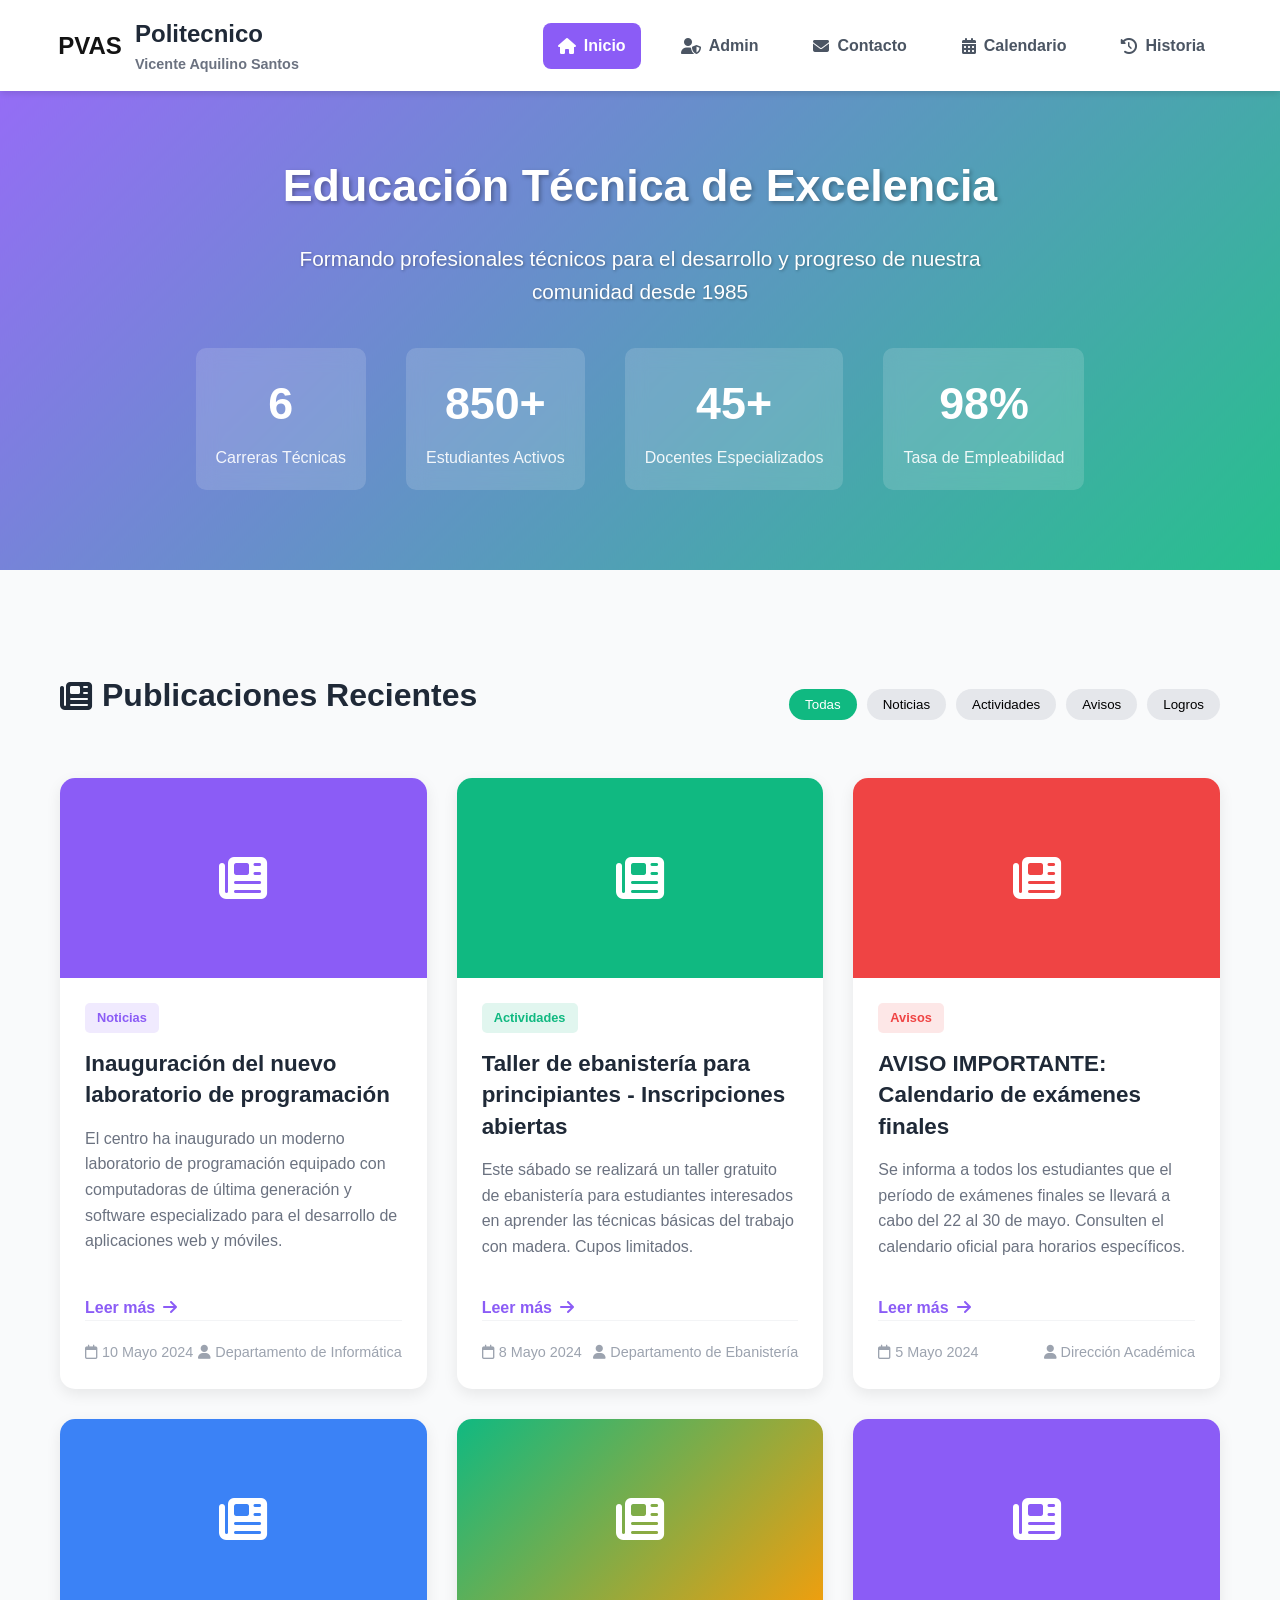
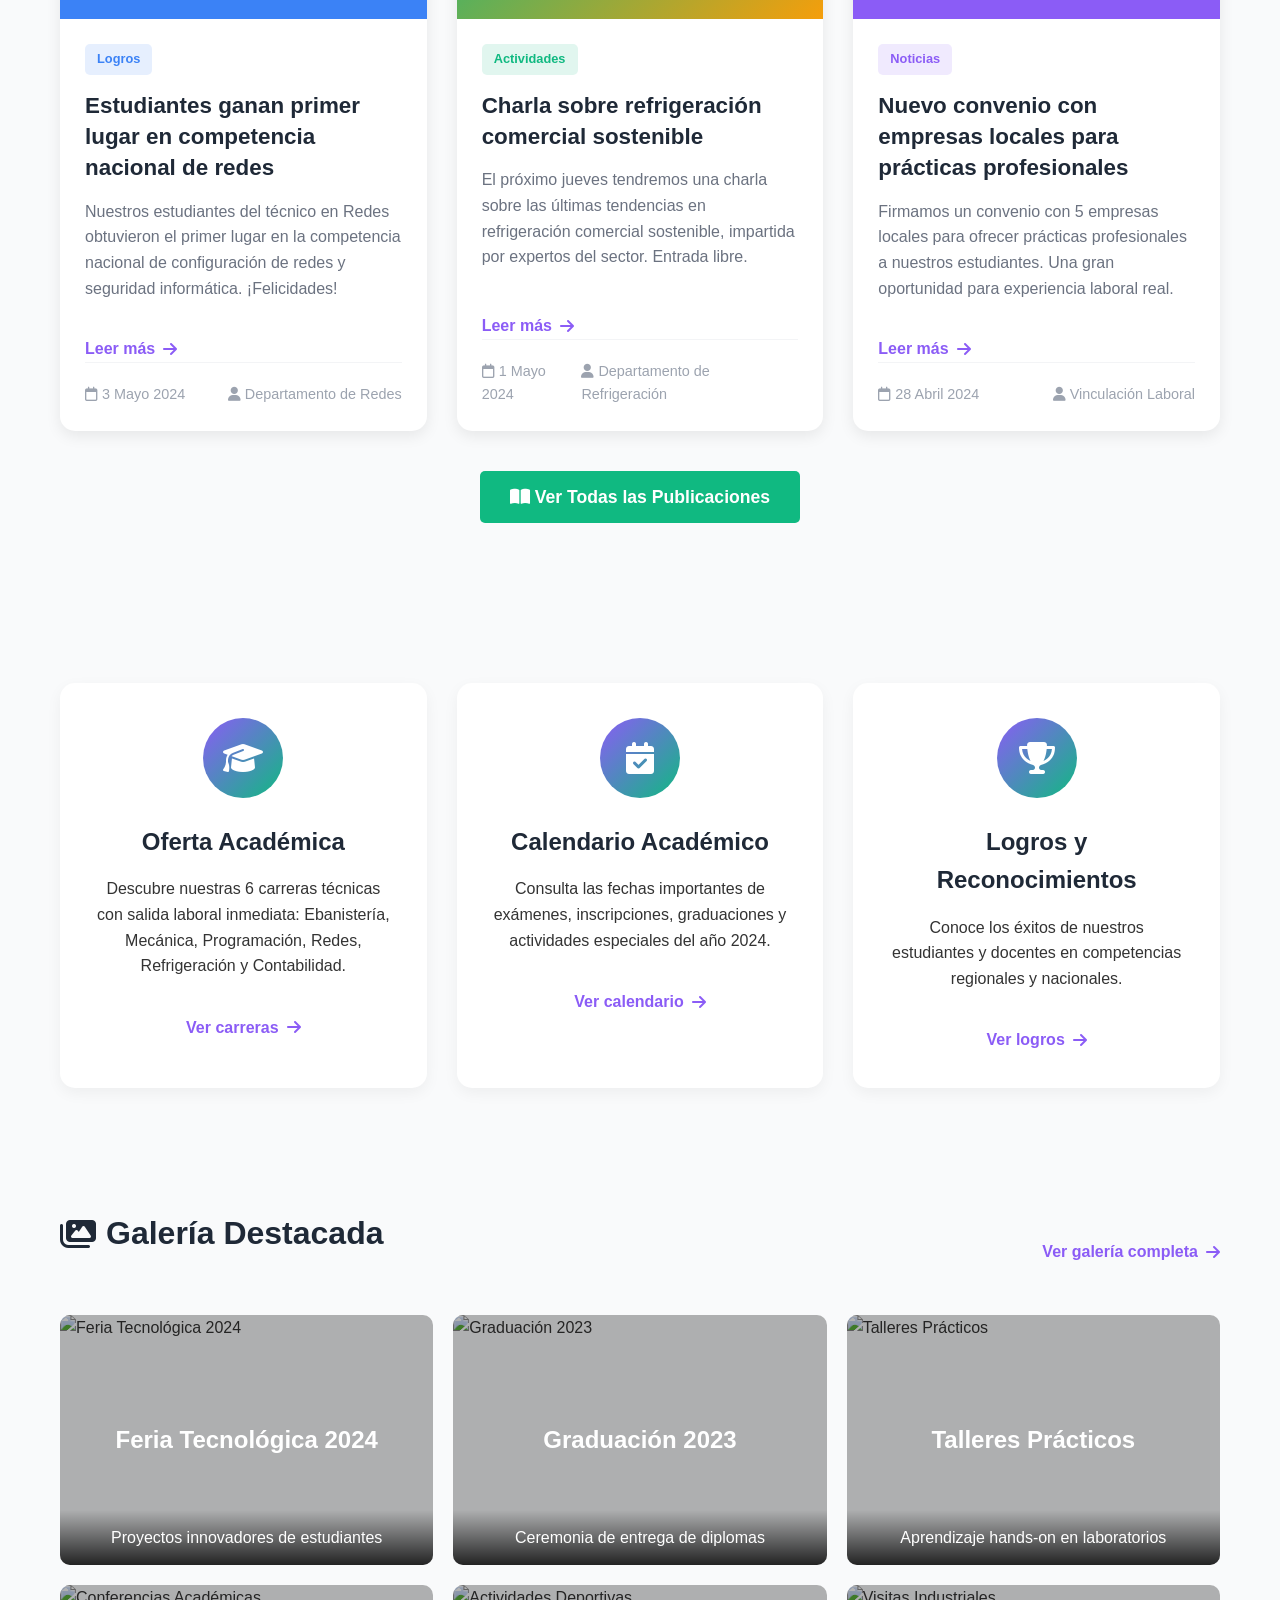
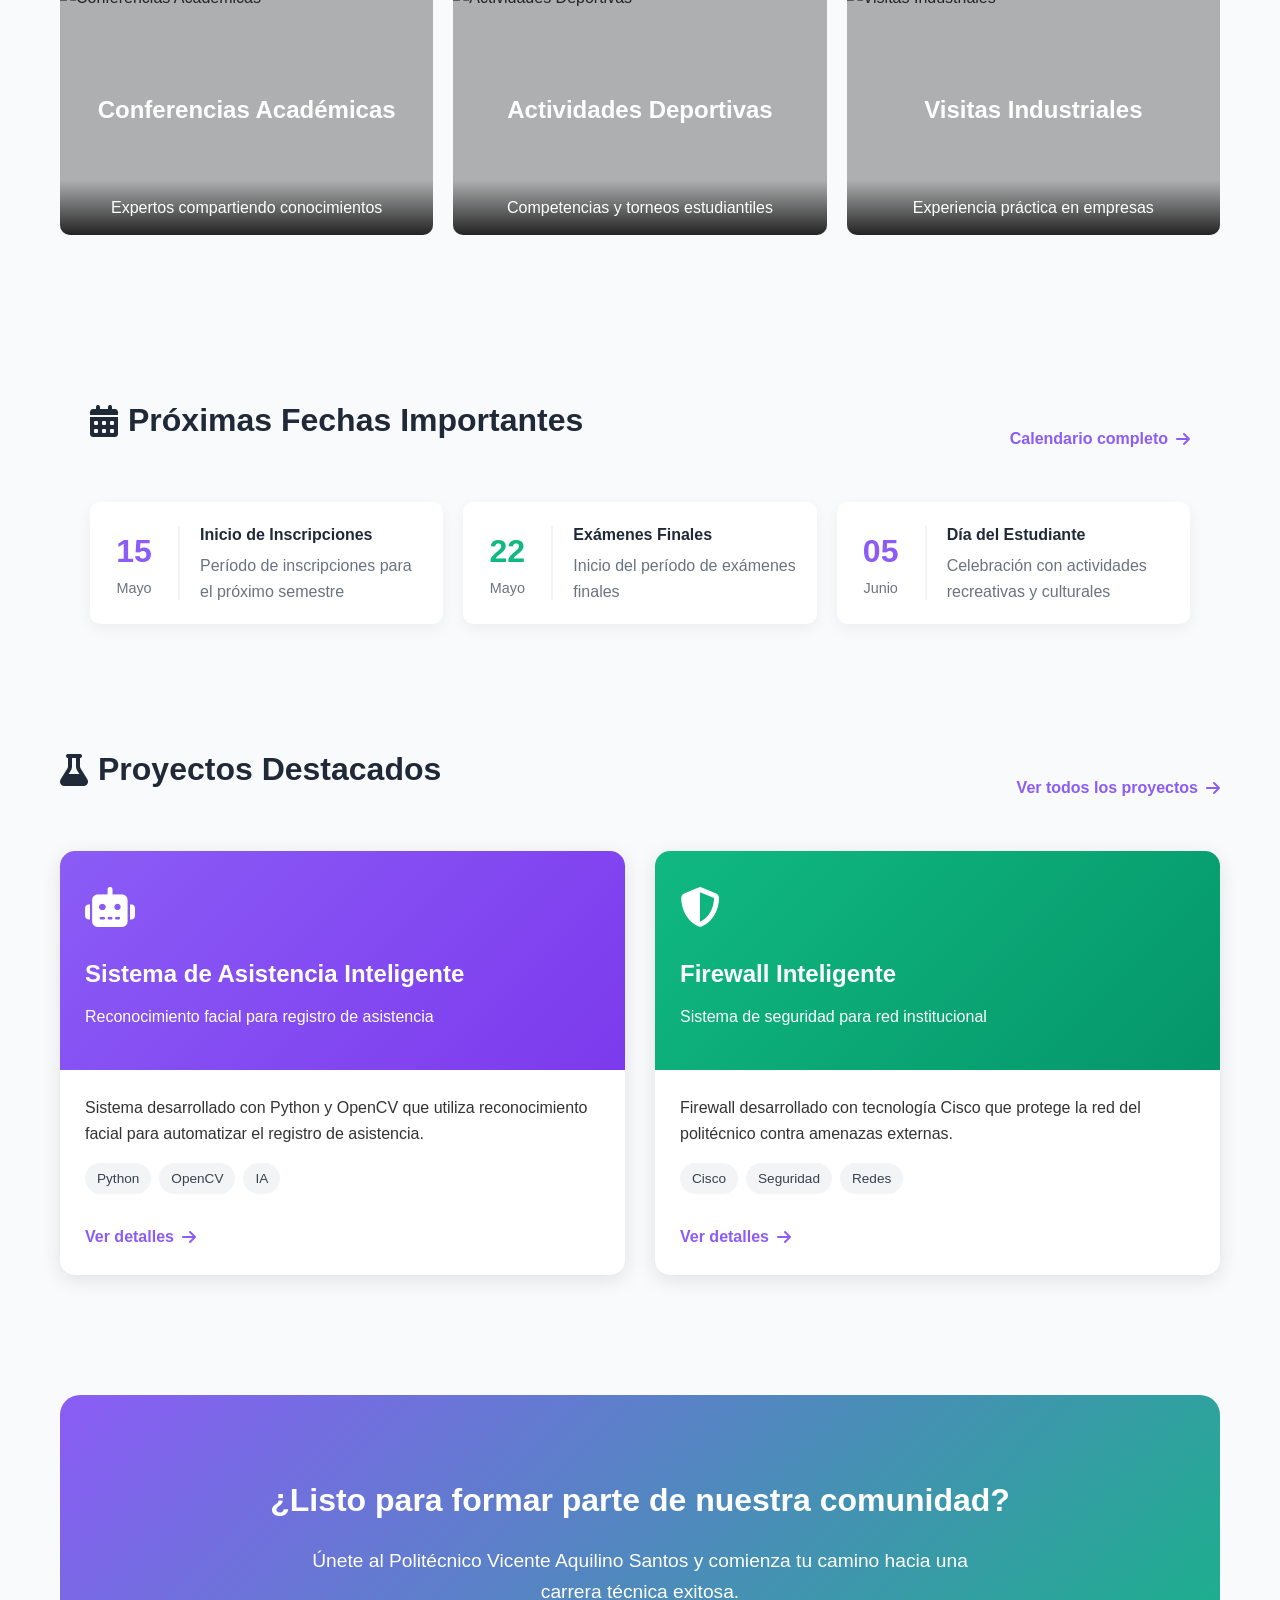
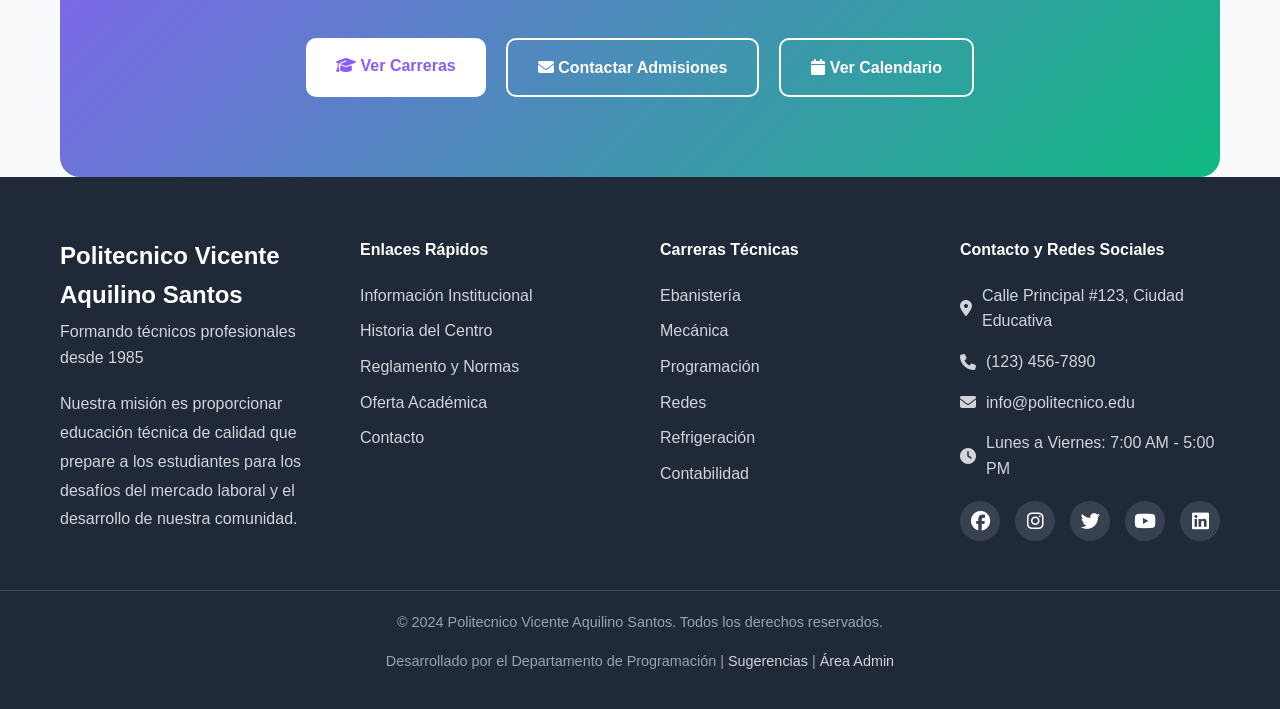
==== commit 16dce65c: "imagenes" ====
--- a/index.html
+++ b/index.html
@@ -572,7 +572,7 @@
                 </div>
                 <h3>Calendario Académico</h3>
                 <p>Consulta las fechas importantes de exámenes, inscripciones, graduaciones y actividades especiales del año 2024.</p>
-                <a href="categorias/calendario.html" class="info-link">
+                <a href="categorias/calentario.html" class="info-link">
                     Ver calendario <i class="fas fa-arrow-right"></i>
                 </a>
             </div>
@@ -591,37 +591,80 @@
         
         <!-- Sección de galería destacada -->
         <section class="featured-gallery" style="padding: 60px 0;">
-            <div class="section-header">
-                <h2><i class="fas fa-images"></i> Galería Destacada</h2>
-                <a href="categorias/galeria.html" class="info-link">
-                    Ver galería completa <i class="fas fa-arrow-right"></i>
-                </a>
-            </div>
-            <div class="gallery-grid" style="display: grid; grid-template-columns: repeat(auto-fit, minmax(300px, 1fr)); gap: 20px; margin-top: 30px;">
-                <div class="gallery-item" style="position: relative; border-radius: 10px; overflow: hidden; height: 250px; cursor: pointer;" onclick="window.location.href='categorias/galeria.html'">
-                    <div style="width: 100%; height: 100%; background: linear-gradient(135deg, #8B5CF6 0%, #ffffff 100%); display: flex; align-items: center; justify-content: center; color: white; font-weight: bold; font-size: 1.5rem; text-align: center; padding: 20px;">
-                        Feria Tecnológica 2024
-                    </div>
-                    <div style="position: absolute; bottom: 0; left: 0; right: 0; background: linear-gradient(transparent, rgba(0,0,0,0.8)); color: white; padding: 15px; text-align: center;">
-                        Proyectos innovadores de estudiantes
-                    </div>
-                </div>
-                <div class="gallery-item" style="position: relative; border-radius: 10px; overflow: hidden; height: 250px; cursor: pointer;" onclick="window.location.href='categorias/galeria.html'">
-                    <div style="width: 100%; height: 100%; background: linear-gradient(135deg, #10B981 0%, #ffffff 100%); display: flex; align-items: center; justify-content: center; color: white; font-weight: bold; font-size: 1.5rem; text-align: center; padding: 20px;">
-                        Graduación 2023
-                    </div>
-                    <div style="position: absolute; bottom: 0; left: 0; right: 0; background: linear-gradient(transparent, rgba(0,0,0,0.8)); color: white; padding: 15px; text-align: center;">
-                        Ceremonia de entrega de diplomas
-                    </div>
-                </div>
-                <div class="gallery-item" style="position: relative; border-radius: 10px; overflow: hidden; height: 250px; cursor: pointer;" onclick="window.location.href='categorias/galeria.html'">
-                    <div style="width: 100%; height: 100%; background: linear-gradient(135deg, #3B82F6 0%, #ffffff 100%); display: flex; align-items: center; justify-content: center; color: white; font-weight: bold; font-size: 1.5rem; text-align: center; padding: 20px;">
-                        Talleres Prácticos
-                    </div>
-                    <div style="position: absolute; bottom: 0; left: 0; right: 0; background: linear-gradient(transparent, rgba(0,0,0,0.8)); color: white; padding: 15px; text-align: center;">
-                        Aprendizaje hands-on en laboratorios
-                    </div>
-                </div>
+    <div class="section-header">
+        <h2><i class="fas fa-images"></i> Galería Destacada</h2>
+        <a href="categorias/galeria.html" class="info-link">
+            Ver galería completa <i class="fas fa-arrow-right"></i>
+        </a>
+    </div>
+    <div class="gallery-grid" style="display: grid; grid-template-columns: repeat(auto-fit, minmax(300px, 1fr)); gap: 20px; margin-top: 30px;">
+        
+        <!-- ITEM 1: FERIA TECNOLÓGICA 2024 -->
+        <div class="gallery-item" style="position: relative; border-radius: 10px; overflow: hidden; height: 250px; cursor: pointer;" onclick="window.location.href='categorias/galeria.html'">
+            <img src="C:\Users\LENOVO\Desktop\proyecto leonal\Proyecto-Final\imagenes\feria tecnologica 2024.jpg" alt="Feria Tecnológica 2024" style="width: 100%; height: 100%; object-fit: cover;">
+            <div style="position: absolute; top: 0; left: 0; width: 100%; height: 100%; display: flex; align-items: center; justify-content: center; color: white; font-weight: bold; font-size: 1.5rem; text-align: center; padding: 20px; background: rgba(0,0,0,0.3);">
+                Feria Tecnológica 2024
+            </div>
+            <div style="position: absolute; bottom: 0; left: 0; right: 0; background: linear-gradient(transparent, rgba(0,0,0,0.8)); color: white; padding: 15px; text-align: center;">
+                Proyectos innovadores de estudiantes
+            </div>
+        </div>
+        
+        <!-- ITEM 2: GRADUACIÓN 2023 -->
+        <div class="gallery-item" style="position: relative; border-radius: 10px; overflow: hidden; height: 250px; cursor: pointer;" onclick="window.location.href='categorias/galeria.html'">
+            <img src="C:\Users\LENOVO\Desktop\proyecto leonal\Proyecto-Final\imagenes\graduacion 2023.jpg" alt="Graduación 2023" style="width: 100%; height: 100%; object-fit: cover;">
+            <div style="position: absolute; top: 0; left: 0; width: 100%; height: 100%; display: flex; align-items: center; justify-content: center; color: white; font-weight: bold; font-size: 1.5rem; text-align: center; padding: 20px; background: rgba(0,0,0,0.3);">
+                Graduación 2023
+            </div>
+            <div style="position: absolute; bottom: 0; left: 0; right: 0; background: linear-gradient(transparent, rgba(0,0,0,0.8)); color: white; padding: 15px; text-align: center;">
+                Ceremonia de entrega de diplomas
+            </div>
+        </div>
+        
+        <!-- ITEM 3: TALLERES PRÁCTICOS -->
+        <div class="gallery-item" style="position: relative; border-radius: 10px; overflow: hidden; height: 250px; cursor: pointer;" onclick="window.location.href='categorias/galeria.html'">
+            <img src="C:\Users\LENOVO\Desktop\proyecto leonal\Proyecto-Final\imagenes\taller de mecanica.webp" alt="Talleres Prácticos" style="width: 100%; height: 100%; object-fit: cover;">
+            <div style="position: absolute; top: 0; left: 0; width: 100%; height: 100%; display: flex; align-items: center; justify-content: center; color: white; font-weight: bold; font-size: 1.5rem; text-align: center; padding: 20px; background: rgba(0,0,0,0.3);">
+                Talleres Prácticos
+            </div>
+            <div style="position: absolute; bottom: 0; left: 0; right: 0; background: linear-gradient(transparent, rgba(0,0,0,0.8)); color: white; padding: 15px; text-align: center;">
+                Aprendizaje hands-on en laboratorios
+            </div>
+        </div>
+        
+        <!-- ITEM 4: CONFERENCIAS ACADÉMICAS -->
+        <div class="gallery-item" style="position: relative; border-radius: 10px; overflow: hidden; height: 250px; cursor: pointer;" onclick="window.location.href='categorias/galeria.html'">
+            <img src="imagenes/conferencias-academicas.jpg" alt="Conferencias Académicas" style="width: 100%; height: 100%; object-fit: cover;">
+            <div style="position: absolute; top: 0; left: 0; width: 100%; height: 100%; display: flex; align-items: center; justify-content: center; color: white; font-weight: bold; font-size: 1.5rem; text-align: center; padding: 20px; background: rgba(0,0,0,0.3);">
+                Conferencias Académicas
+            </div>
+            <div style="position: absolute; bottom: 0; left: 0; right: 0; background: linear-gradient(transparent, rgba(0,0,0,0.8)); color: white; padding: 15px; text-align: center;">
+                Expertos compartiendo conocimientos
+            </div>
+        </div>
+        
+        <!-- ITEM 5: ACTIVIDADES DEPORTIVAS -->
+        <div class="gallery-item" style="position: relative; border-radius: 10px; overflow: hidden; height: 250px; cursor: pointer;" onclick="window.location.href='categorias/galeria.html'">
+            <img src="imagenes/actividades-deportivas.jpg" alt="Actividades Deportivas" style="width: 100%; height: 100%; object-fit: cover;">
+            <div style="position: absolute; top: 0; left: 0; width: 100%; height: 100%; display: flex; align-items: center; justify-content: center; color: white; font-weight: bold; font-size: 1.5rem; text-align: center; padding: 20px; background: rgba(0,0,0,0.3);">
+                Actividades Deportivas
+            </div>
+            <div style="position: absolute; bottom: 0; left: 0; right: 0; background: linear-gradient(transparent, rgba(0,0,0,0.8)); color: white; padding: 15px; text-align: center;">
+                Competencias y torneos estudiantiles
+            </div>
+        </div>
+        
+        <!-- ITEM 6: VISITAS INDUSTRIALES -->
+        <div class="gallery-item" style="position: relative; border-radius: 10px; overflow: hidden; height: 250px; cursor: pointer;" onclick="window.location.href='categorias/galeria.html'">
+            <img src="imagenes/visitas-industriales.jpg" alt="Visitas Industriales" style="width: 100%; height: 100%; object-fit: cover;">
+            <div style="position: absolute; top: 0; left: 0; width: 100%; height: 100%; display: flex; align-items: center; justify-content: center; color: white; font-weight: bold; font-size: 1.5rem; text-align: center; padding: 20px; background: rgba(0,0,0,0.3);">
+                Visitas Industriales
+            </div>
+            <div style="position: absolute; bottom: 0; left: 0; right: 0; background: linear-gradient(transparent, rgba(0,0,0,0.8)); color: white; padding: 15px; text-align: center;">
+                Experiencia práctica en empresas
+            </div>
+        </div>
+        
             </div>
         </section>
         
@@ -629,7 +672,7 @@
         <section class="academic-calendar" style="padding: 60px 0; background-color: #f9fafb; border-radius: 20px; margin-top: 40px;">
             <div class="section-header" style="padding: 0 30px;">
                 <h2><i class="fas fa-calendar-alt"></i> Próximas Fechas Importantes</h2>
-                <a href="categorias/calendario.html" class="info-link">
+                <a href="categorias/calentario.html" class="info-link">
                     Calendario completo <i class="fas fa-arrow-right"></i>
                 </a>
             </div>
@@ -746,73 +789,80 @@
     <script src="js/main.js"></script>
     <script>
         // Datos de publicaciones (simulados)
-        const posts = [
-            {
-                id: 1,
-                title: "Inauguración del nuevo laboratorio de programación",
-                excerpt: "El centro ha inaugurado un moderno laboratorio de programación equipado con computadoras de última generación y software especializado para el desarrollo de aplicaciones web y móviles.",
-                category: "noticias",
-                date: "10 Mayo 2024",
-                author: "Departamento de Informática",
-                color: "#8B5CF6",
-                likes: 24,
-                comments: 8
-            },
-            {
-                id: 2,
-                title: "Taller de ebanistería para principiantes - Inscripciones abiertas",
-                excerpt: "Este sábado se realizará un taller gratuito de ebanistería para estudiantes interesados en aprender las técnicas básicas del trabajo con madera. Cupos limitados.",
-                category: "actividades",
-                date: "8 Mayo 2024",
-                author: "Departamento de Ebanistería",
-                color: "#10B981",
-                likes: 18,
-                comments: 5
-            },
-            {
-                id: 3,
-                title: "AVISO IMPORTANTE: Calendario de exámenes finales",
-                excerpt: "Se informa a todos los estudiantes que el período de exámenes finales se llevará a cabo del 22 al 30 de mayo. Consulten el calendario oficial para horarios específicos.",
-                category: "avisos",
-                date: "5 Mayo 2024",
-                author: "Dirección Académica",
-                color: "#EF4444",
-                likes: 42,
-                comments: 15
-            },
-            {
-                id: 4,
-                title: "Estudiantes ganan primer lugar en competencia nacional de redes",
-                excerpt: "Nuestros estudiantes del técnico en Redes obtuvieron el primer lugar en la competencia nacional de configuración de redes y seguridad informática. ¡Felicidades!",
-                category: "logros",
-                date: "3 Mayo 2024",
-                author: "Departamento de Redes",
-                color: "#3B82F6",
-                likes: 56,
-                comments: 22
-            },
-            {
-                id: 5,
-                title: "Charla sobre refrigeración comercial sostenible",
-                excerpt: "El próximo jueves tendremos una charla sobre las últimas tendencias en refrigeración comercial sostenible, impartida por expertos del sector. Entrada libre.",
-                category: "actividades",
-                date: "1 Mayo 2024",
-                author: "Departamento de Refrigeración",
-                color: "#F59E0B",
-                likes: 31,
-                comments: 7
-            },
-            {
-                id: 6,
-                title: "Nuevo convenio con empresas locales para prácticas profesionales",
-                excerpt: "Firmamos un convenio con 5 empresas locales para ofrecer prácticas profesionales a nuestros estudiantes. Una gran oportunidad para experiencia laboral real.",
-                category: "noticias",
-                date: "28 Abril 2024",
-                author: "Vinculación Laboral",
-                color: "#8B5CF6",
-                likes: 38,
-                comments: 12
-            }
+       const posts = [
+    {
+        id: 1,
+        title: "Inauguración del nuevo laboratorio de programación",
+        excerpt: "El centro ha inaugurado un moderno laboratorio de programación equipado con computadoras de última generación y software especializado para el desarrollo de aplicaciones web y móviles.",
+        category: "noticias",
+        date: "10 Mayo 2024",
+        author: "Departamento de Informática",
+        color: "#8B5CF6",
+        likes: 24,
+        comments: 8,
+        image: "imagenes/laboratorio-programacion.jpg"
+    },
+    {
+        id: 2,
+        title: "Taller de ebanistería para principiantes - Inscripciones abiertas",
+        excerpt: "Este sábado se realizará un taller gratuito de ebanistería para estudiantes interesados en aprender las técnicas básicas del trabajo con madera. Cupos limitados.",
+        category: "actividades",
+        date: "8 Mayo 2024",
+        author: "Departamento de Ebanistería",
+        color: "#10B981",
+        likes: 18,
+        comments: 5,
+        image: "imagenes/taller-ebanisteria.jpg"
+    },
+    {
+        id: 3,
+        title: "AVISO IMPORTANTE: Calendario de exámenes finales",
+        excerpt: "Se informa a todos los estudiantes que el período de exámenes finales se llevará a cabo del 22 al 30 de mayo. Consulten el calendario oficial para horarios específicos.",
+        category: "avisos",
+        date: "5 Mayo 2024",
+        author: "Dirección Académica",
+        color: "#EF4444",
+        likes: 42,
+        comments: 15,
+        image: "imagenes/calendario-examenes.jpg"
+    },
+    {
+        id: 4,
+        title: "Estudiantes ganan primer lugar en competencia nacional de redes",
+        excerpt: "Nuestros estudiantes del técnico en Redes obtuvieron el primer lugar en la competencia nacional de configuración de redes y seguridad informática. ¡Felicidades!",
+        category: "logros",
+        date: "3 Mayo 2024",
+        author: "Departamento de Redes",
+        color: "#3B82F6",
+        likes: 56,
+        comments: 22,
+        image: "imagenes/ganadores-redes.jpg"
+    },
+    {
+        id: 5,
+        title: "Charla sobre refrigeración comercial sostenible",
+        excerpt: "El próximo jueves tendremos una charla sobre las últimas tendencias en refrigeración comercial sostenible, impartida por expertos del sector. Entrada libre.",
+        category: "actividades",
+        date: "1 Mayo 2024",
+        author: "Departamento de Refrigeración",
+        color: "#F59E0B",
+        likes: 31,
+        comments: 7,
+        image: "imagenes/charla-refrigeracion.jpg"
+    },
+    {
+        id: 6,
+        title: "Nuevo convenio con empresas locales para prácticas profesionales",
+        excerpt: "Firmamos un convenio con 5 empresas locales para ofrecer prácticas profesionales a nuestros estudiantes. Una gran oportunidad para experiencia laboral real.",
+        category: "noticias",
+        date: "28 Abril 2024",
+        author: "Vinculación Laboral",
+        color: "#8B5CF6",
+        likes: 38,
+        comments: 12,
+        image: "imagenes/convenio-empresas.jpg"
+    }
+
         ];
 
         document.addEventListener('DOMContentLoaded', function() {
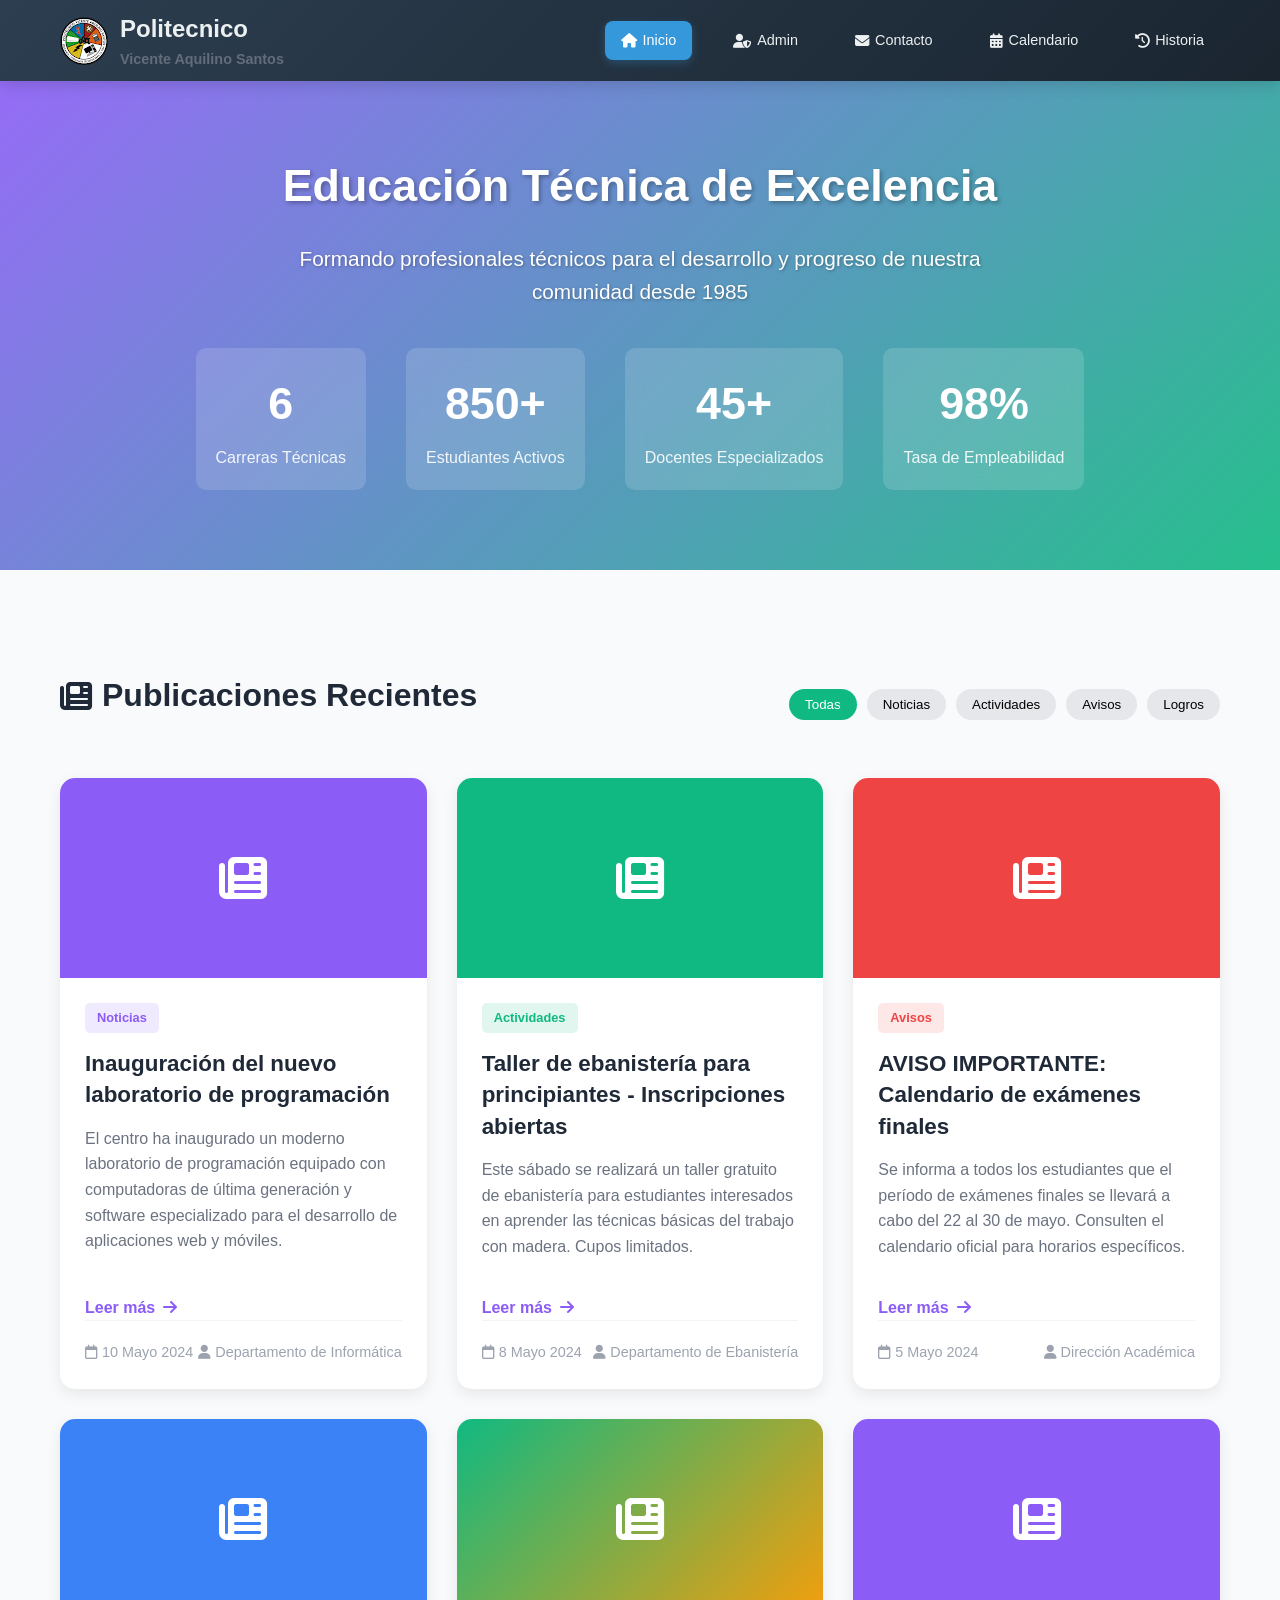
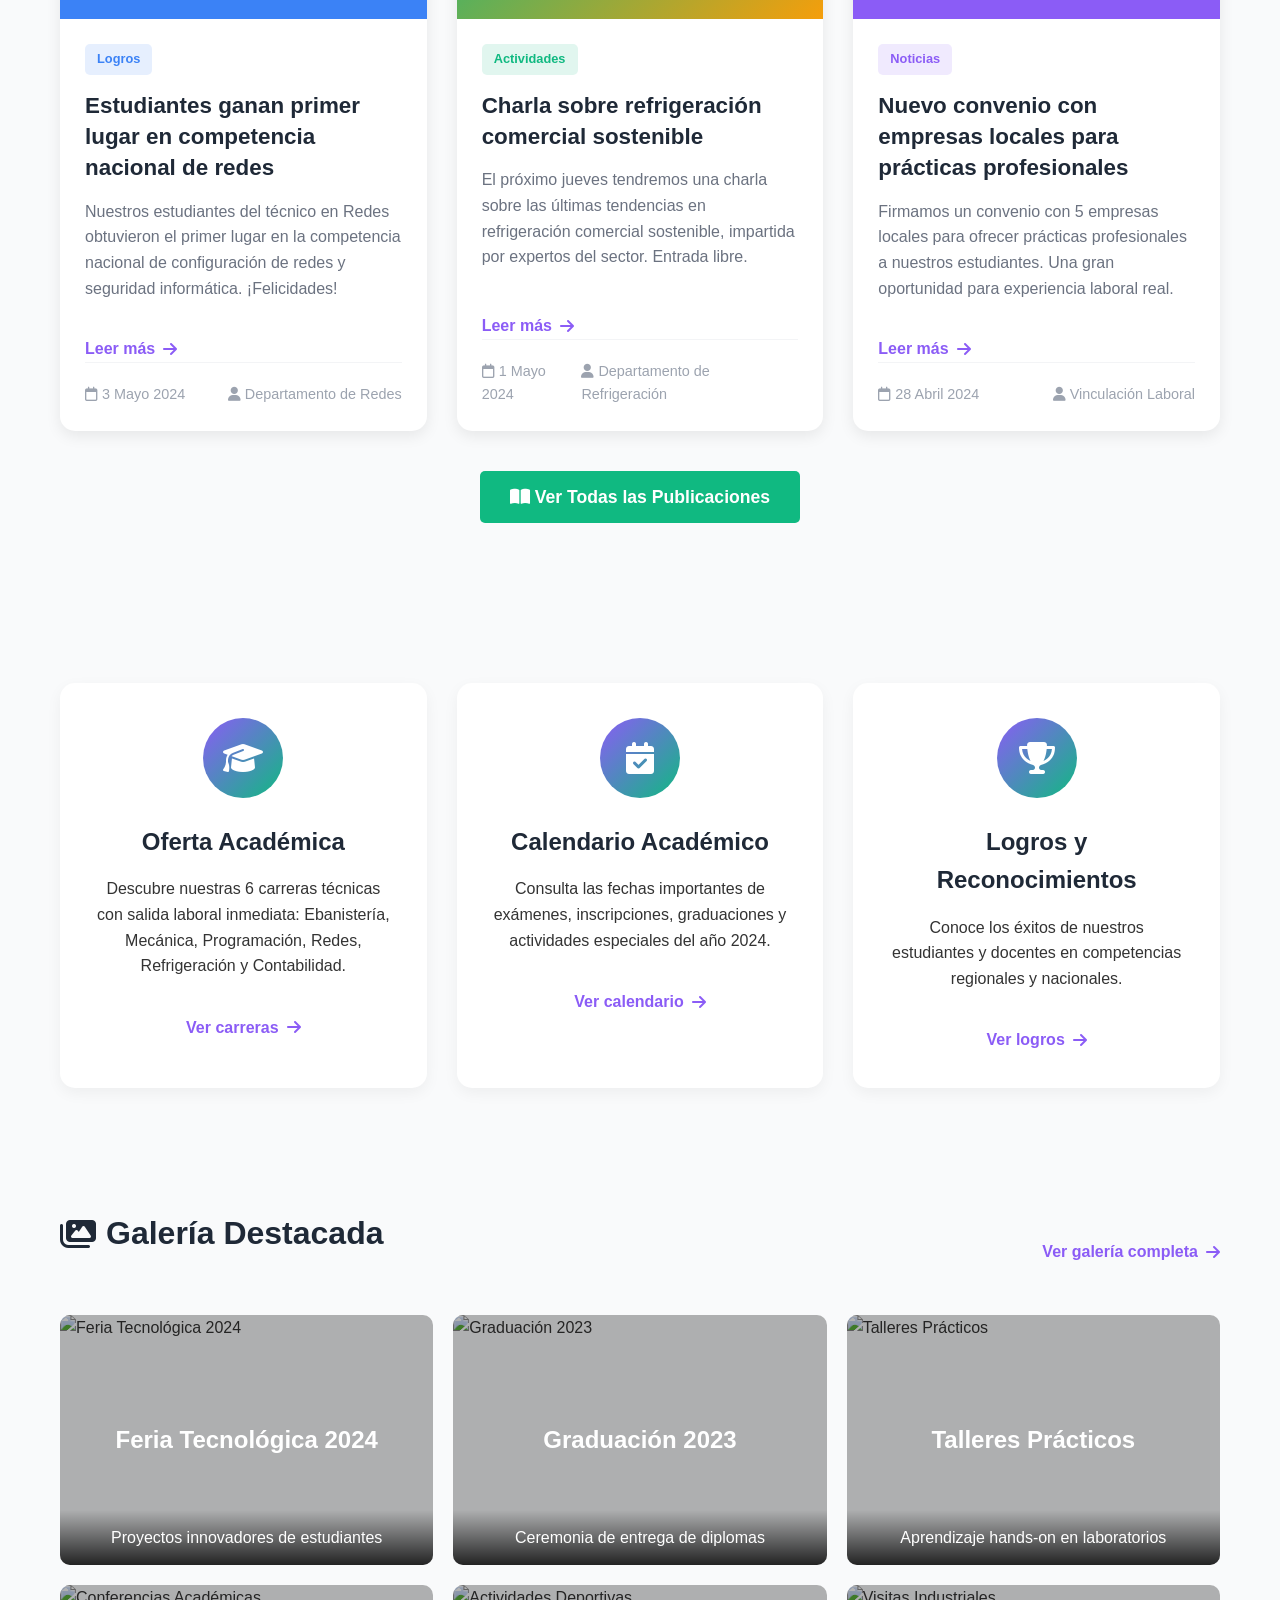
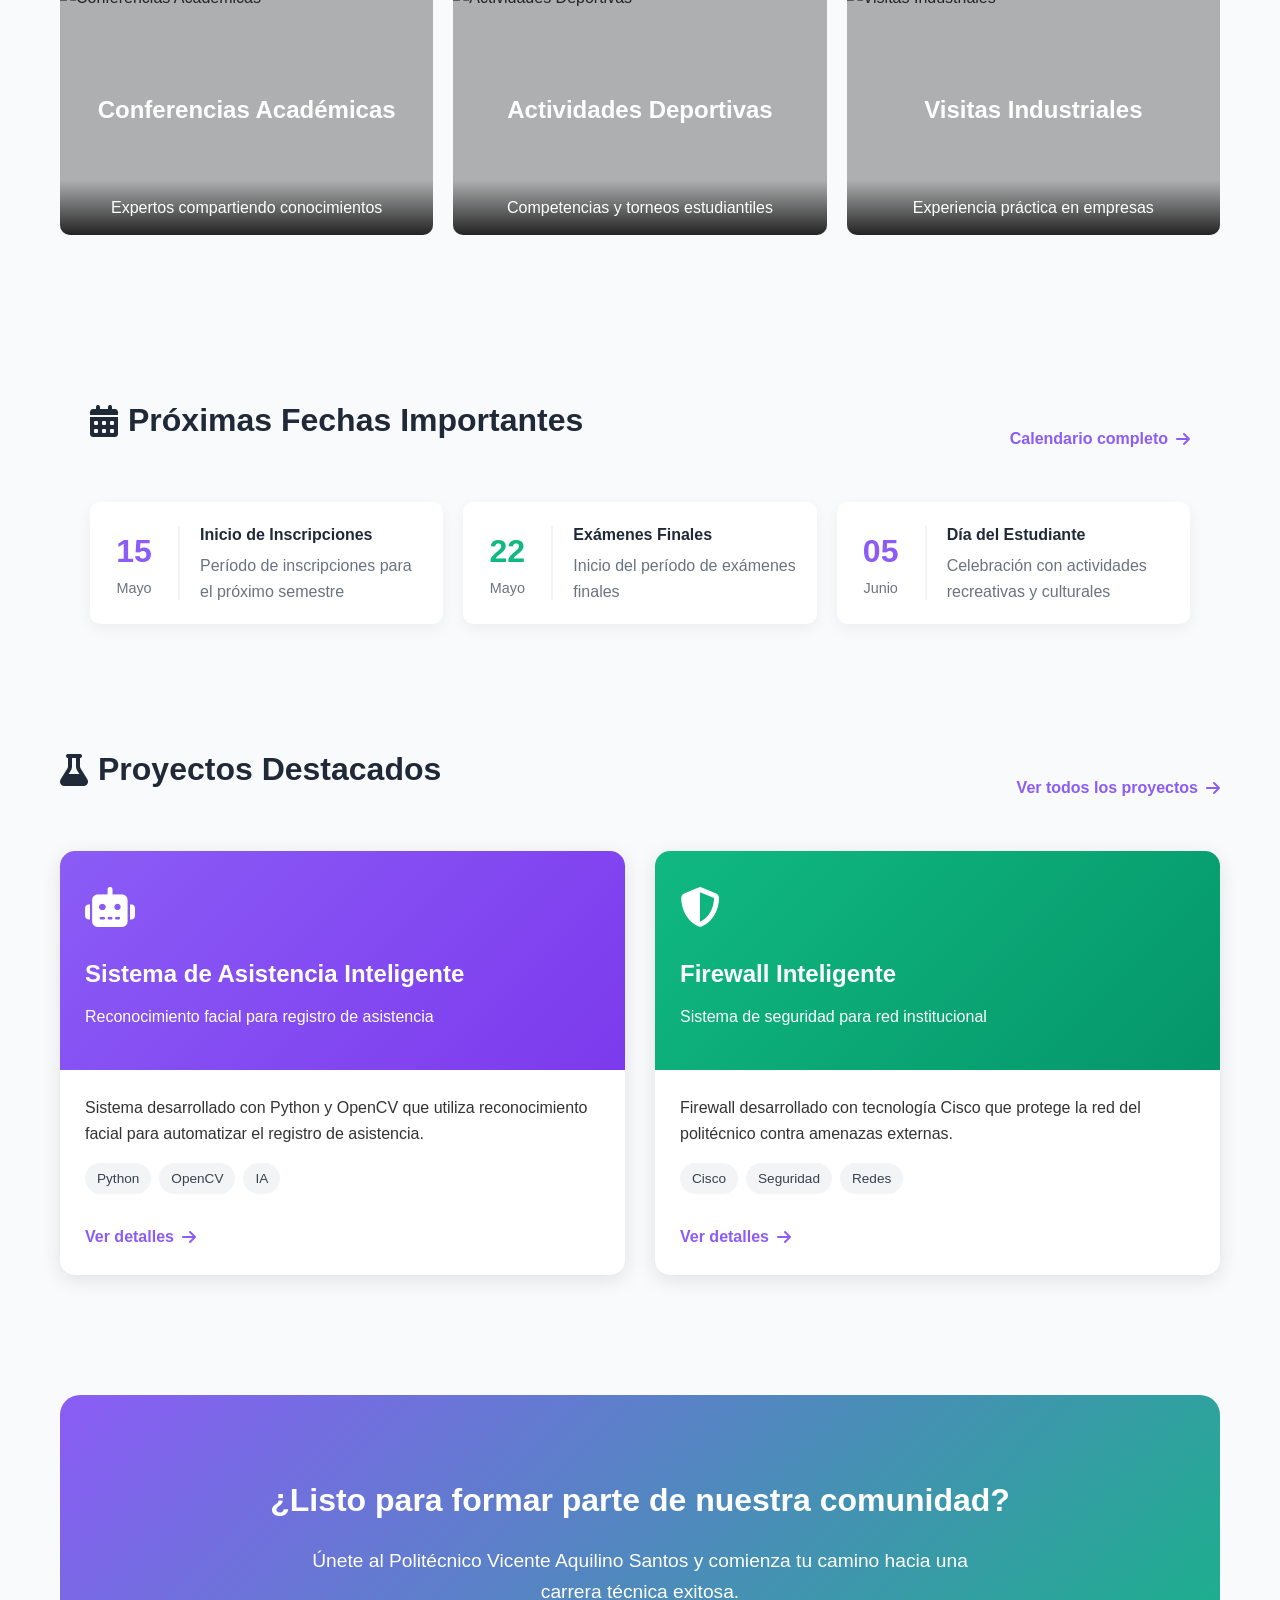
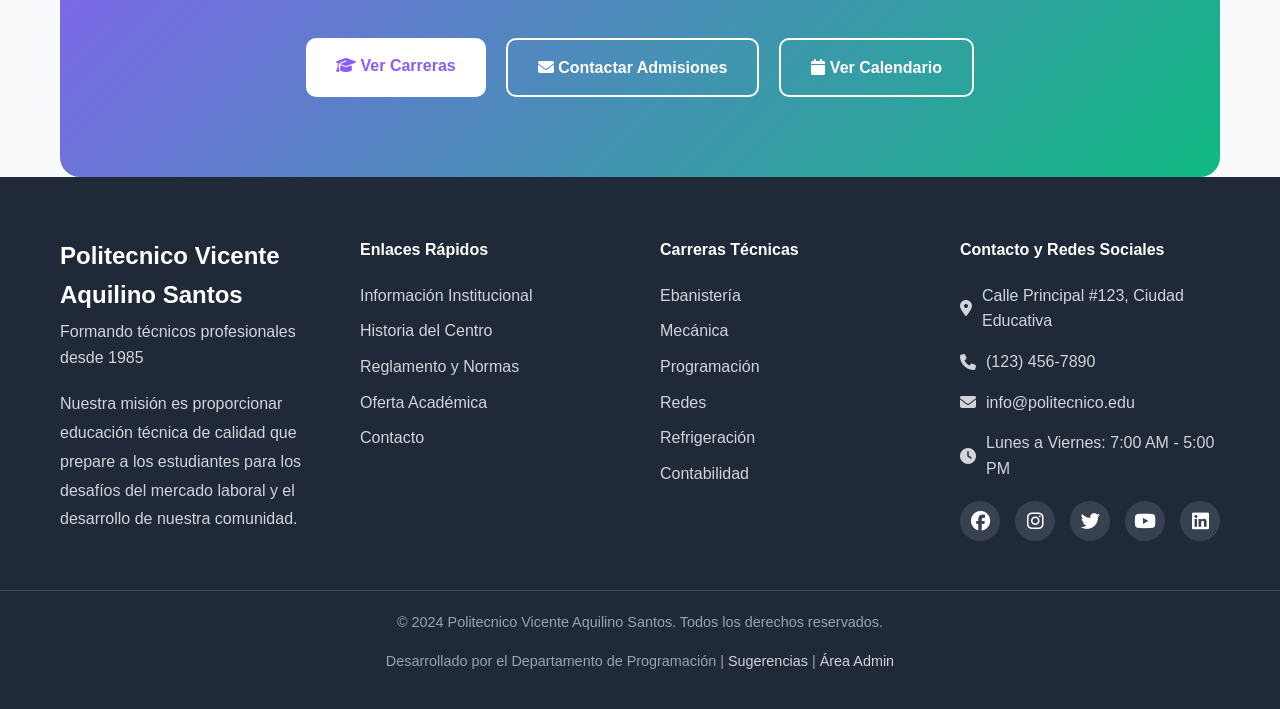
==== commit 7d9612d4: "cambios al menu y logo" ====
--- a/index.html
+++ b/index.html
@@ -333,16 +333,16 @@
             margin-bottom: 20px;
             color: #d1d5db;
         }
-        /* Estilos para navegación entre páginas */
+        /* Estilos para navegación entre páginas (estilo oscuro uniforme) */
 .navbar {
-    background-color: white;
-    box-shadow: 0 4px 6px -1px rgba(0, 0, 0, 0.1);
+    background: linear-gradient(135deg, #2c3e50 0%, #1a2530 100%);
     position: fixed;
     top: 0;
     left: 0;
     right: 0;
     z-index: 1000;
-    padding: 15px 0;
+    padding: 10px 0;
+    box-shadow: 0 3px 15px rgba(0, 0, 0, 0.15);
 }
 
 .nav-container {
@@ -357,25 +357,37 @@
 .logo {
     display: flex;
     align-items: center;
-    gap: 15px;
-}
-
-.logo-placeholder {
-    width: 60px;
-    height: 60px;
-    color: rgb(19, 19, 19);
+    gap: 12px;
+}
+
+.logo-image {
+    width: 48px;
+    height: 48px;
     display: flex;
     align-items: center;
     justify-content: center;
-    font-size: 1.5rem;
-    font-weight: bold;
     border-radius: 10px;
+    overflow: hidden;
+}
+
+.logo-text h1 {
+    font-size: 1.3rem;
+    margin: 0;
+    color: white;
+    font-weight: 600;
+}
+
+.logo-text p {
+    font-size: 0.8rem;
+    margin: 0;
+    color: #ecf0f1;
+    opacity: 0.9;
 }
 
 .logo-text h1 {
     font-size: 1.5rem;
     margin: 0;
-    color: #1f2937;
+    color: #ecf0f1;
 }
 
 .logo-text p {
@@ -394,25 +406,37 @@
 
 .nav-menu li a {
     text-decoration: none;
-    color: #4b5563;
-    font-weight: 600;
-    font-size: 1rem;
+    color: #ecf0f1;
+    font-weight: 500;
+    font-size: 0.9rem;
     display: flex;
     align-items: center;
-    gap: 8px;
-    padding: 10px 15px;
+    gap: 6px;
+    padding: 8px 16px;
     border-radius: 8px;
     transition: all 0.3s;
 }
 
 .nav-menu li a:hover {
-    background-color: #f3f4f6;
-    color: #8B5CF6;
+    background-color: rgba(255, 255, 255, 0.15);
+    color: #3498db;
 }
 
 .nav-menu li a.active {
-    background-color: #8B5CF6;
+    background-color: #3498db;
     color: white;
+    box-shadow: 0 3px 10px rgba(52, 152, 219, 0.3);
+} 
+
+.nav-menu li a:hover {
+            background-color: rgba(255, 255, 255, 0.15);
+            color: #3498db;
+        }
+
+.nav-menu li a.active {
+            background-color: #3498db;
+            color: white;
+            box-shadow: 0 3px 10px rgba(52, 152, 219, 0.3);
 }
 
 .nav-menu li a.active:hover {
@@ -440,7 +464,7 @@
         top: 90px;
         left: 0;
         right: 0;
-        background-color: white;
+        background: linear-gradient(135deg, #2c3e50 0%, #1a2530 100%);
         flex-direction: column;
         padding: 20px;
         box-shadow: 0 10px 15px -3px rgba(0, 0, 0, 0.1);
@@ -473,8 +497,8 @@
 <nav class="navbar">
     <div class="nav-container">
         <div class="logo">
-            <div class="logo-placeholder">
-                PVAS
+            <div class="logo-image">
+                <img src="imagenes/favicon.ico" alt="Logo PVAS">
             </div>
             <div class="logo-text">
                 <h1>Politecnico</h1>
@@ -489,7 +513,7 @@
         <!-- MENÚ SIMPLE CON TUS 5 OPCIONES -->
         <ul class="nav-menu" id="nav-menu">
             <li><a href="index.html" class="active"><i class="fas fa-home"></i> Inicio</a></li>
-            <li><a href="admin.html"><i class="fas fa-user-shield"></i> Admin</a></li>
+            <li><a href="login.html"><i class="fas fa-user-shield"></i> Admin</a></li>
             <li><a href="contact.html"><i class="fas fa-envelope"></i> Contacto</a></li>
             <li><a href="categorias/calentario.html"><i class="fas fa-calendar-alt"></i> Calendario</a></li>
             <li><a href="historia.html"><i class="fas fa-history"></i> Historia</a></li>
--- a/css/style.css
+++ b/css/style.css
@@ -223,6 +223,38 @@
     font-weight: bold;
 }
 
+/* Imagen del logo: mantiene la forma y tamaño consistente */
+.logo-image {
+    width: 48px;
+    height: 48px;
+    display: flex;
+    align-items: center;
+    justify-content: center;
+    border-radius: 10px;
+    overflow: hidden;
+}
+
+.logo-image img {
+    width: 100%;
+    height: 100%;
+    object-fit: contain;
+}
+
+/* Soporta páginas que usan .logo-icon (admin/contact) para mantener forma/tamaño */
+.logo-icon {
+    width: 48px;
+    height: 48px;
+    background: linear-gradient(135deg, #3498db 0%, #2980b9 100%);
+    color: white;
+    display: flex;
+    align-items: center;
+    justify-content: center;
+    font-size: 1.2rem;
+    font-weight: bold;
+    border-radius: 10px;
+    box-shadow: 0 3px 10px rgba(52, 152, 219, 0.3);
+}
+
 .logo-text h1 {
     font-size: 1.5rem;
     margin-bottom: 0;
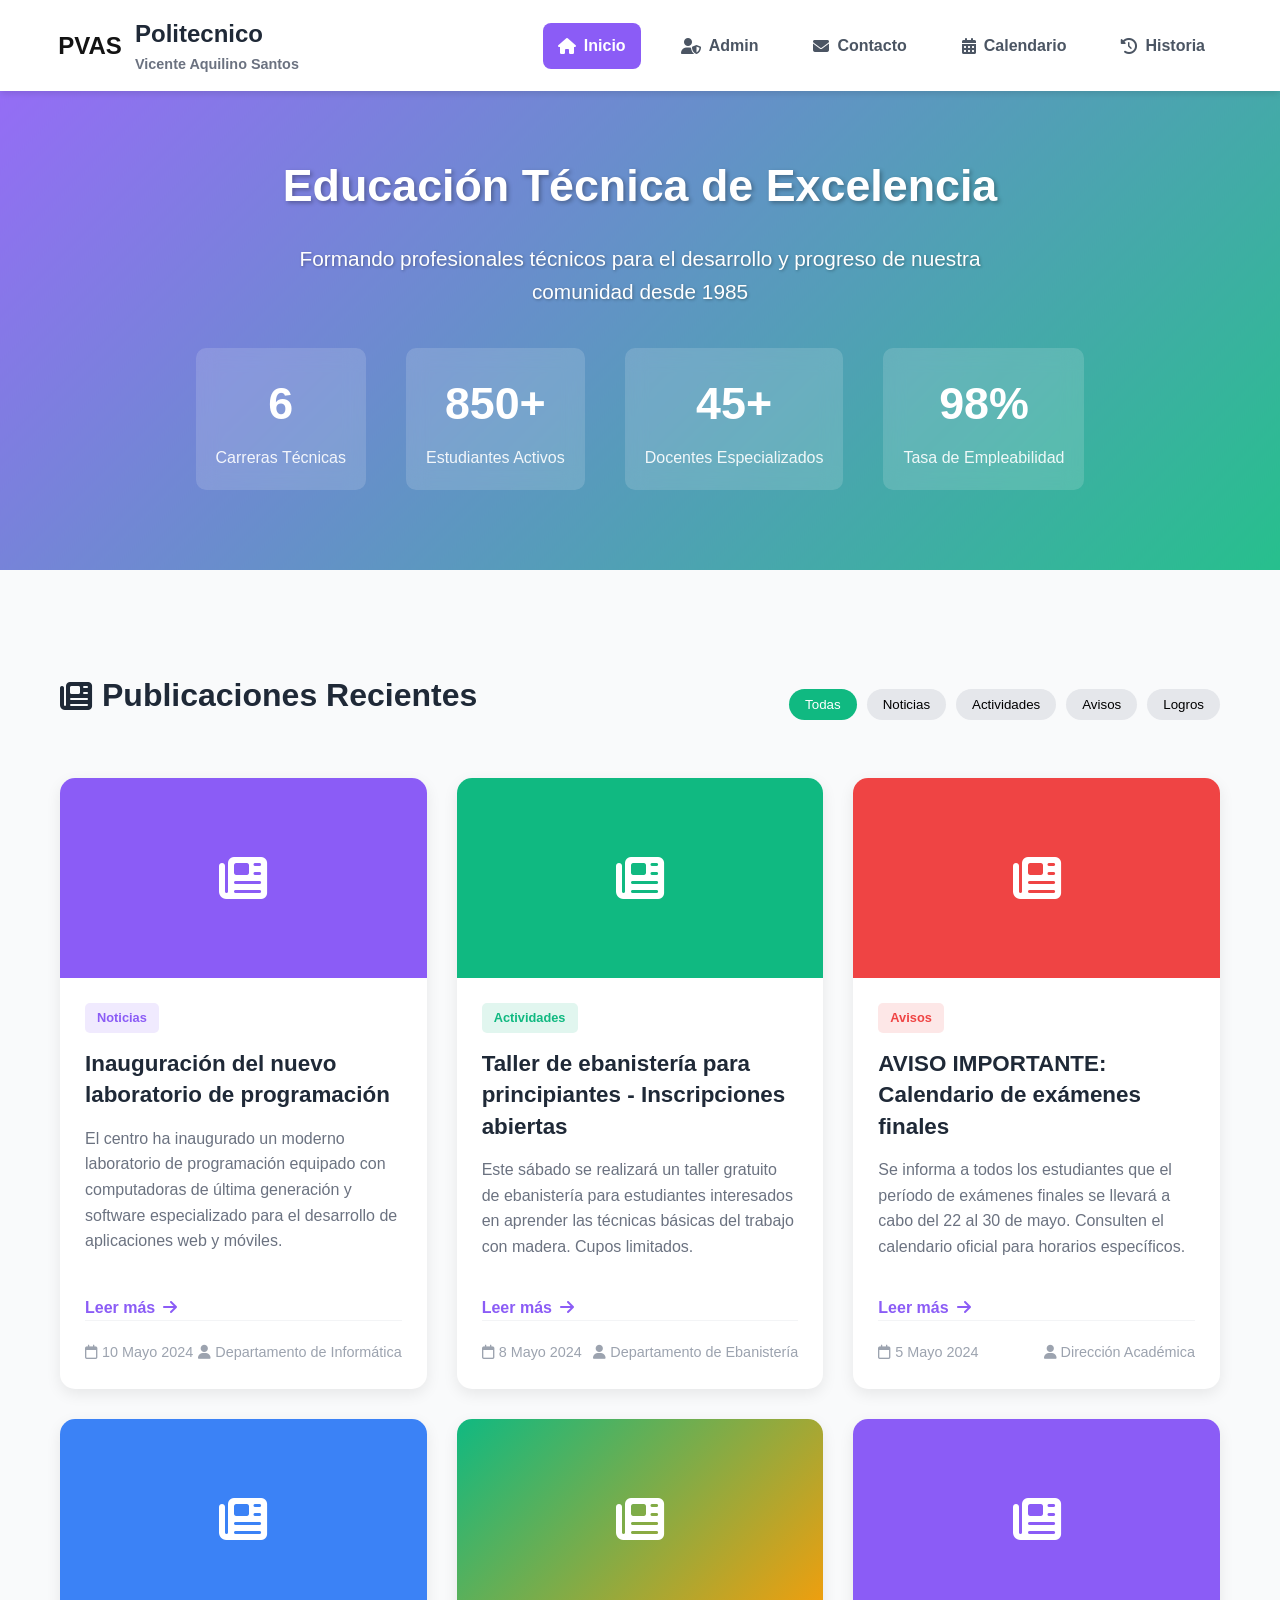
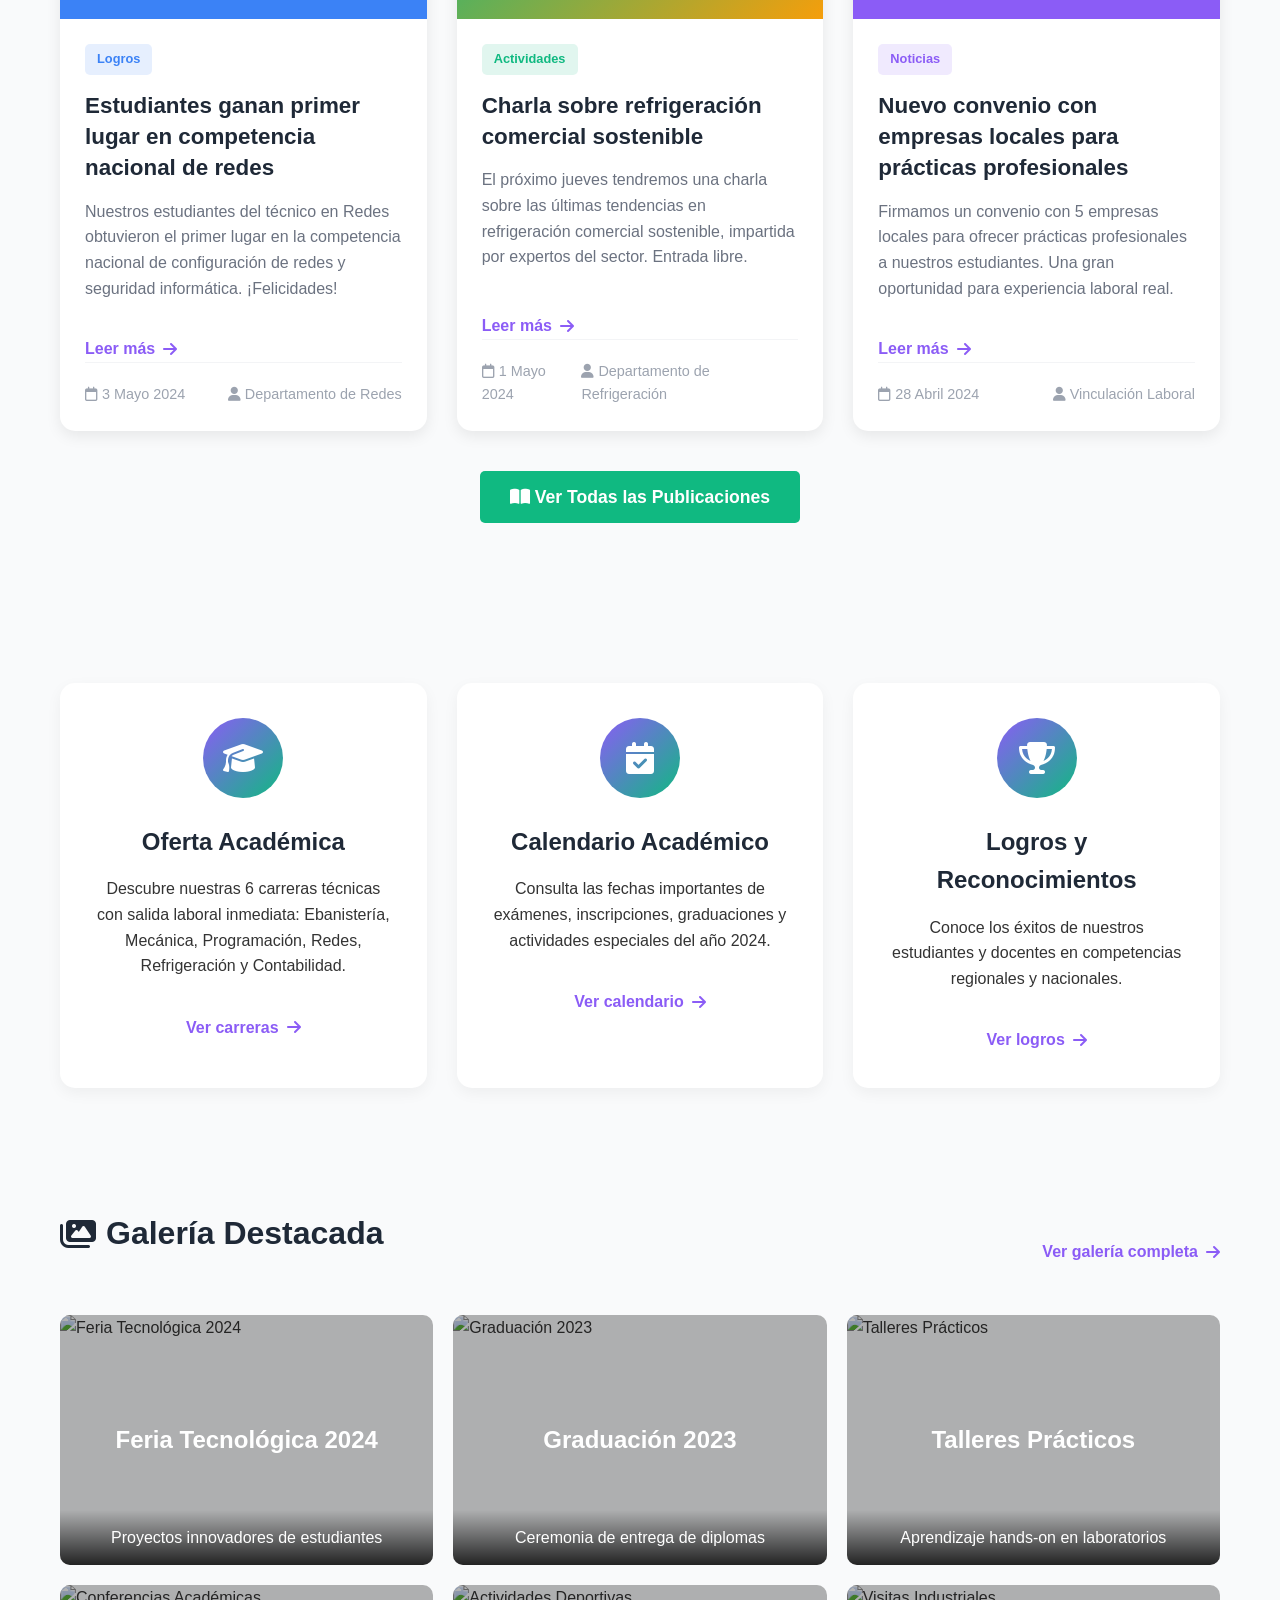
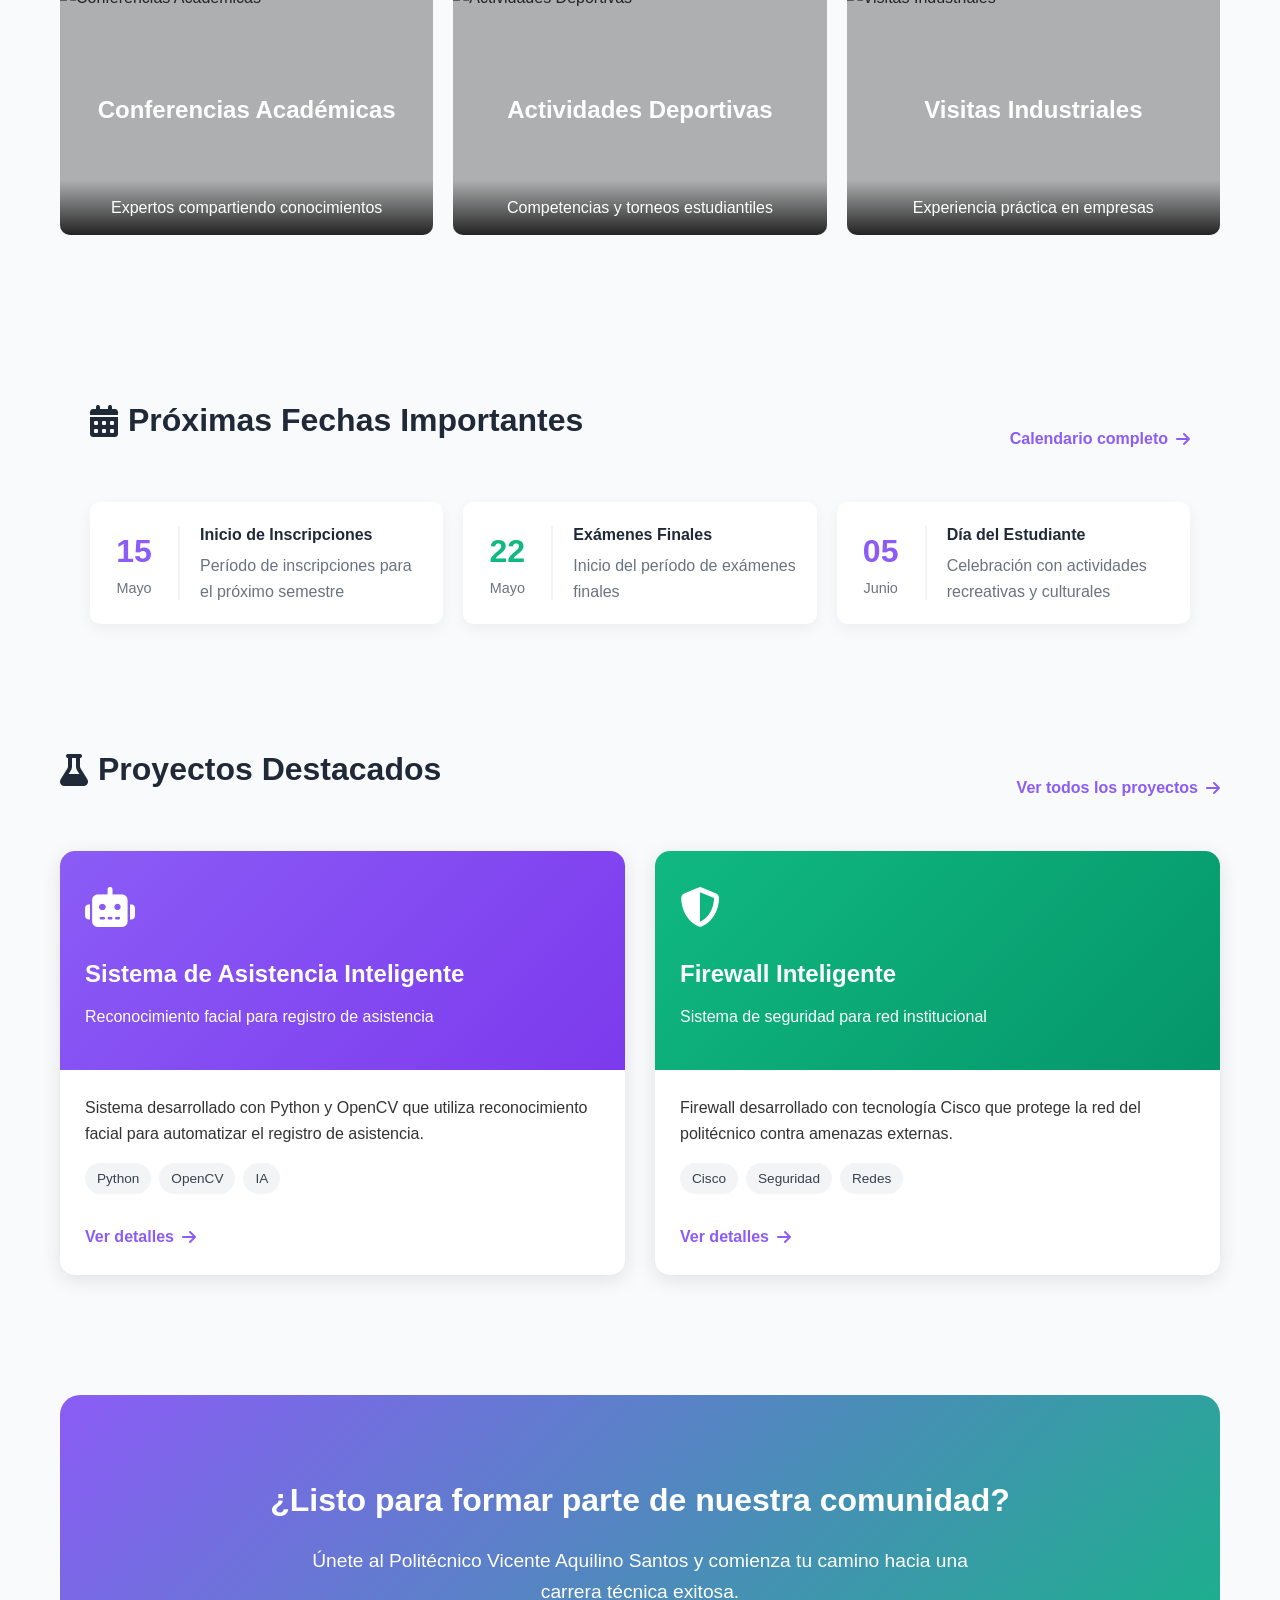
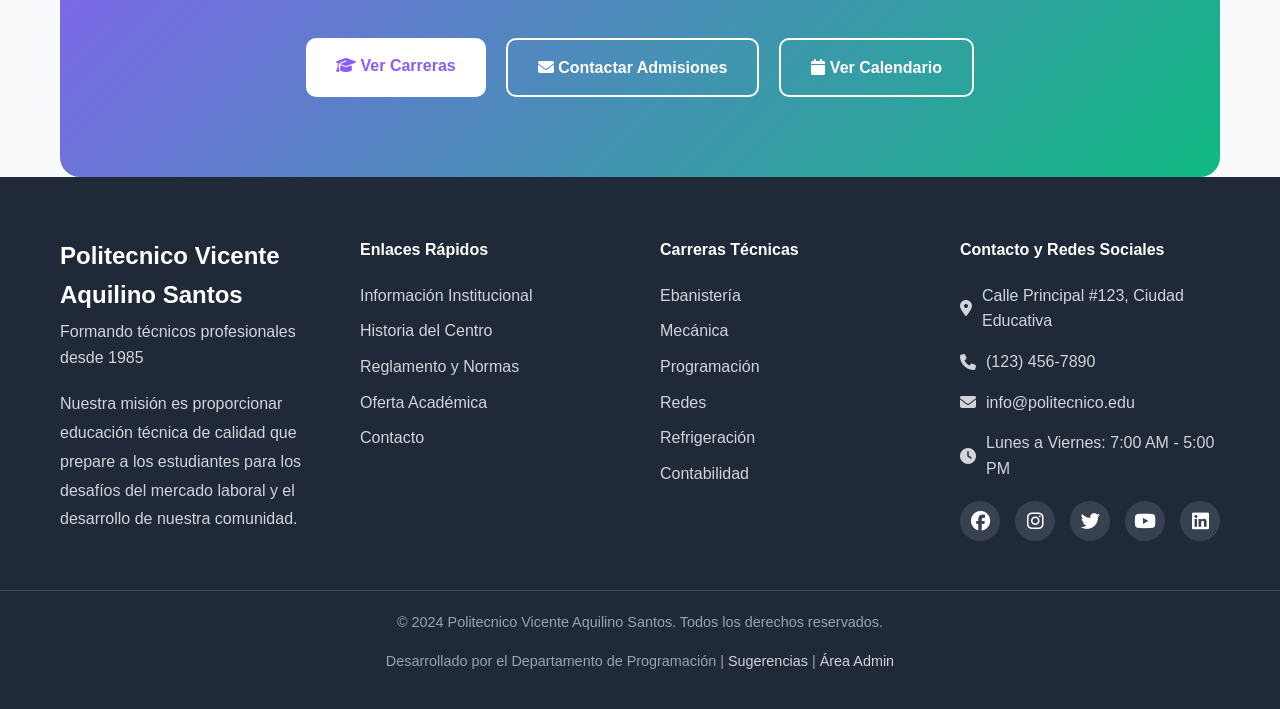
==== commit c6ecd756: "Parte 1: archivos pequeños" ====
--- a/index.html
+++ b/index.html
@@ -333,16 +333,16 @@
             margin-bottom: 20px;
             color: #d1d5db;
         }
-        /* Estilos para navegación entre páginas (estilo oscuro uniforme) */
+        /* Estilos para navegación entre páginas */
 .navbar {
-    background: linear-gradient(135deg, #2c3e50 0%, #1a2530 100%);
+    background-color: white;
+    box-shadow: 0 4px 6px -1px rgba(0, 0, 0, 0.1);
     position: fixed;
     top: 0;
     left: 0;
     right: 0;
     z-index: 1000;
-    padding: 10px 0;
-    box-shadow: 0 3px 15px rgba(0, 0, 0, 0.15);
+    padding: 15px 0;
 }
 
 .nav-container {
@@ -357,37 +357,25 @@
 .logo {
     display: flex;
     align-items: center;
-    gap: 12px;
-}
-
-.logo-image {
-    width: 48px;
-    height: 48px;
+    gap: 15px;
+}
+
+.logo-placeholder {
+    width: 60px;
+    height: 60px;
+    color: rgb(19, 19, 19);
     display: flex;
     align-items: center;
     justify-content: center;
+    font-size: 1.5rem;
+    font-weight: bold;
     border-radius: 10px;
-    overflow: hidden;
-}
-
-.logo-text h1 {
-    font-size: 1.3rem;
-    margin: 0;
-    color: white;
-    font-weight: 600;
-}
-
-.logo-text p {
-    font-size: 0.8rem;
-    margin: 0;
-    color: #ecf0f1;
-    opacity: 0.9;
 }
 
 .logo-text h1 {
     font-size: 1.5rem;
     margin: 0;
-    color: #ecf0f1;
+    color: #1f2937;
 }
 
 .logo-text p {
@@ -406,37 +394,25 @@
 
 .nav-menu li a {
     text-decoration: none;
-    color: #ecf0f1;
-    font-weight: 500;
-    font-size: 0.9rem;
+    color: #4b5563;
+    font-weight: 600;
+    font-size: 1rem;
     display: flex;
     align-items: center;
-    gap: 6px;
-    padding: 8px 16px;
+    gap: 8px;
+    padding: 10px 15px;
     border-radius: 8px;
     transition: all 0.3s;
 }
 
 .nav-menu li a:hover {
-    background-color: rgba(255, 255, 255, 0.15);
-    color: #3498db;
+    background-color: #f3f4f6;
+    color: #8B5CF6;
 }
 
 .nav-menu li a.active {
-    background-color: #3498db;
+    background-color: #8B5CF6;
     color: white;
-    box-shadow: 0 3px 10px rgba(52, 152, 219, 0.3);
-} 
-
-.nav-menu li a:hover {
-            background-color: rgba(255, 255, 255, 0.15);
-            color: #3498db;
-        }
-
-.nav-menu li a.active {
-            background-color: #3498db;
-            color: white;
-            box-shadow: 0 3px 10px rgba(52, 152, 219, 0.3);
 }
 
 .nav-menu li a.active:hover {
@@ -464,7 +440,7 @@
         top: 90px;
         left: 0;
         right: 0;
-        background: linear-gradient(135deg, #2c3e50 0%, #1a2530 100%);
+        background-color: white;
         flex-direction: column;
         padding: 20px;
         box-shadow: 0 10px 15px -3px rgba(0, 0, 0, 0.1);
@@ -497,8 +473,8 @@
 <nav class="navbar">
     <div class="nav-container">
         <div class="logo">
-            <div class="logo-image">
-                <img src="imagenes/favicon.ico" alt="Logo PVAS">
+            <div class="logo-placeholder">
+                PVAS
             </div>
             <div class="logo-text">
                 <h1>Politecnico</h1>
@@ -658,7 +634,7 @@
         
         <!-- ITEM 4: CONFERENCIAS ACADÉMICAS -->
         <div class="gallery-item" style="position: relative; border-radius: 10px; overflow: hidden; height: 250px; cursor: pointer;" onclick="window.location.href='categorias/galeria.html'">
-            <img src="imagenes/conferencias-academicas.jpg" alt="Conferencias Académicas" style="width: 100%; height: 100%; object-fit: cover;">
+            <img src="imagenes/Charla-Impuestos-Interno.jpg" alt="Conferencias Académicas" style="width: 100%; height: 100%; object-fit: cover;">
             <div style="position: absolute; top: 0; left: 0; width: 100%; height: 100%; display: flex; align-items: center; justify-content: center; color: white; font-weight: bold; font-size: 1.5rem; text-align: center; padding: 20px; background: rgba(0,0,0,0.3);">
                 Conferencias Académicas
             </div>
@@ -669,7 +645,7 @@
         
         <!-- ITEM 5: ACTIVIDADES DEPORTIVAS -->
         <div class="gallery-item" style="position: relative; border-radius: 10px; overflow: hidden; height: 250px; cursor: pointer;" onclick="window.location.href='categorias/galeria.html'">
-            <img src="imagenes/actividades-deportivas.jpg" alt="Actividades Deportivas" style="width: 100%; height: 100%; object-fit: cover;">
+            <img src="imagenes/deporte promo basket.jpg" alt="Actividades Deportivas" style="width: 100%; height: 100%; object-fit: cover;">
             <div style="position: absolute; top: 0; left: 0; width: 100%; height: 100%; display: flex; align-items: center; justify-content: center; color: white; font-weight: bold; font-size: 1.5rem; text-align: center; padding: 20px; background: rgba(0,0,0,0.3);">
                 Actividades Deportivas
             </div>
@@ -680,7 +656,7 @@
         
         <!-- ITEM 6: VISITAS INDUSTRIALES -->
         <div class="gallery-item" style="position: relative; border-radius: 10px; overflow: hidden; height: 250px; cursor: pointer;" onclick="window.location.href='categorias/galeria.html'">
-            <img src="imagenes/visitas-industriales.jpg" alt="Visitas Industriales" style="width: 100%; height: 100%; object-fit: cover;">
+            <img src="imagenes/visita industrial.jfif" alt="Visitas Industriales" style="width: 100%; height: 100%; object-fit: cover;">
             <div style="position: absolute; top: 0; left: 0; width: 100%; height: 100%; display: flex; align-items: center; justify-content: center; color: white; font-weight: bold; font-size: 1.5rem; text-align: center; padding: 20px; background: rgba(0,0,0,0.3);">
                 Visitas Industriales
             </div>
--- a/css/style.css
+++ b/css/style.css
@@ -223,38 +223,6 @@
     font-weight: bold;
 }
 
-/* Imagen del logo: mantiene la forma y tamaño consistente */
-.logo-image {
-    width: 48px;
-    height: 48px;
-    display: flex;
-    align-items: center;
-    justify-content: center;
-    border-radius: 10px;
-    overflow: hidden;
-}
-
-.logo-image img {
-    width: 100%;
-    height: 100%;
-    object-fit: contain;
-}
-
-/* Soporta páginas que usan .logo-icon (admin/contact) para mantener forma/tamaño */
-.logo-icon {
-    width: 48px;
-    height: 48px;
-    background: linear-gradient(135deg, #3498db 0%, #2980b9 100%);
-    color: white;
-    display: flex;
-    align-items: center;
-    justify-content: center;
-    font-size: 1.2rem;
-    font-weight: bold;
-    border-radius: 10px;
-    box-shadow: 0 3px 10px rgba(52, 152, 219, 0.3);
-}
-
 .logo-text h1 {
     font-size: 1.5rem;
     margin-bottom: 0;
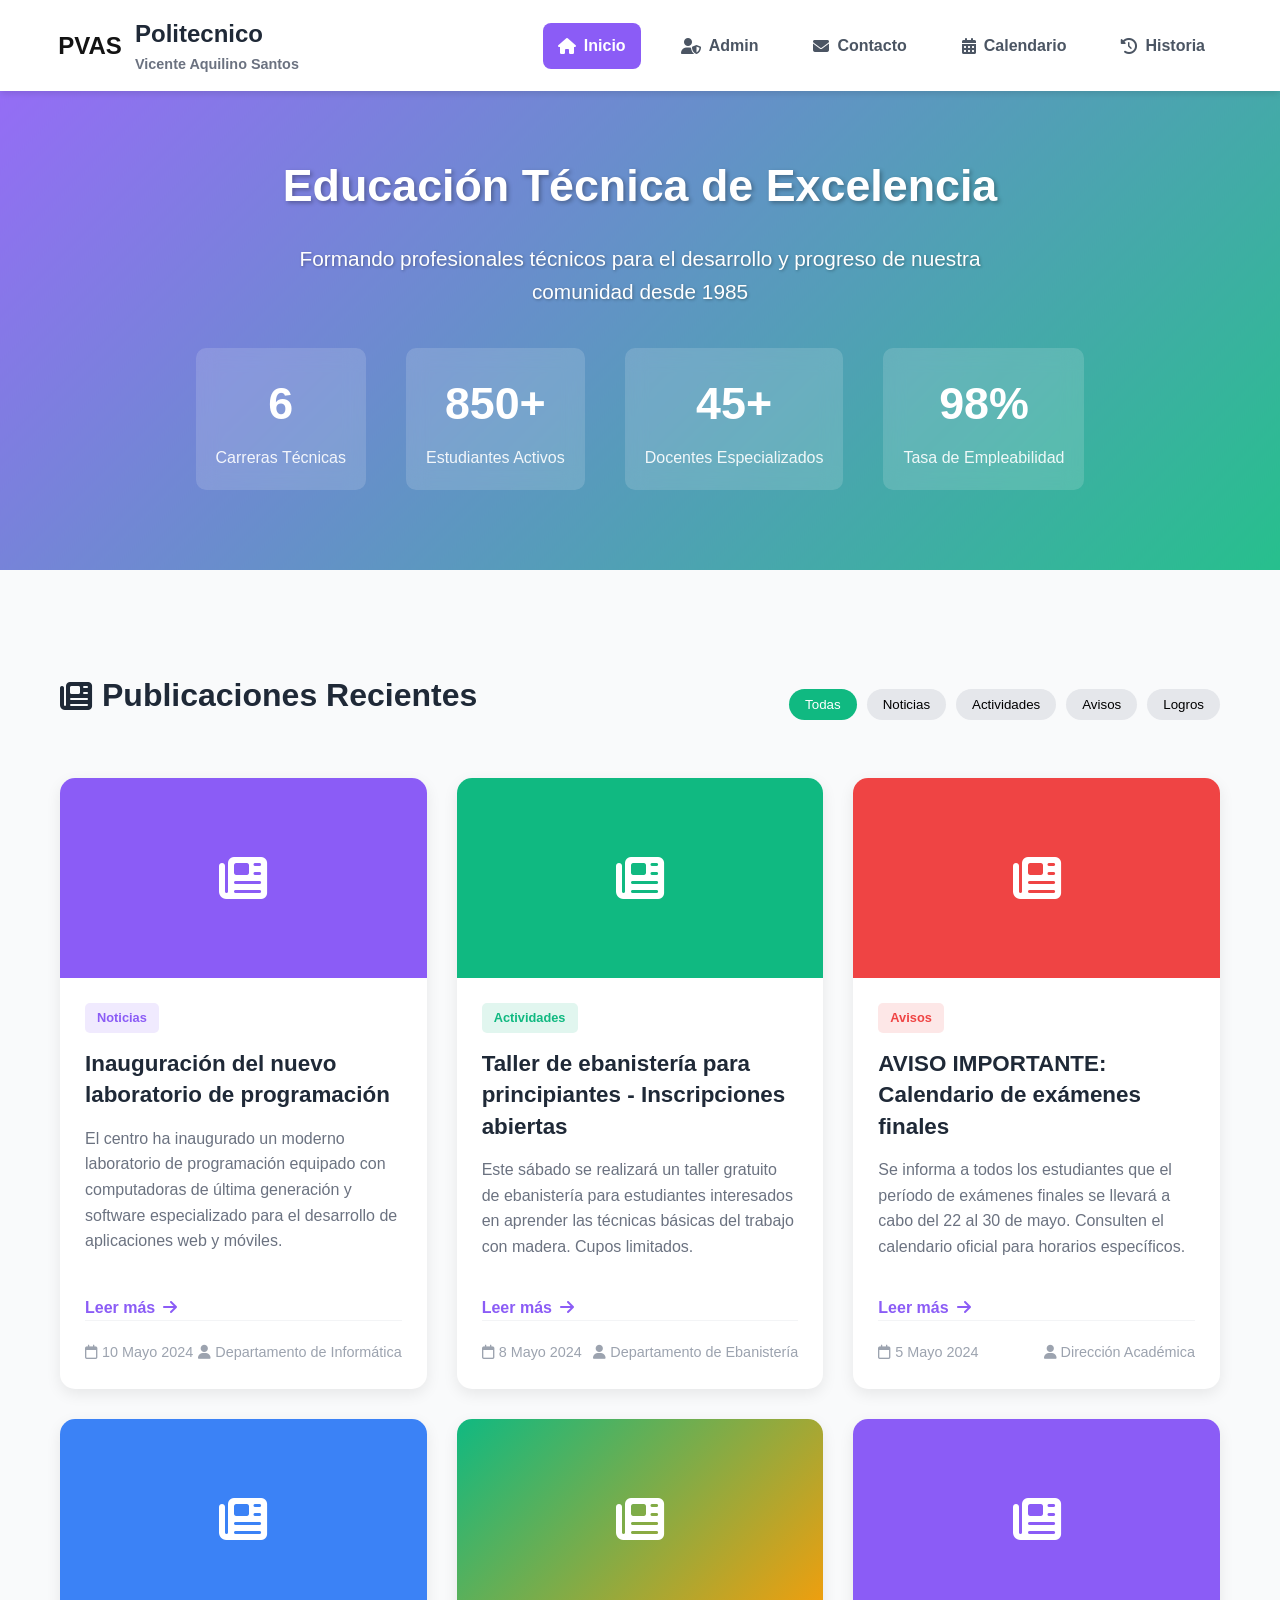
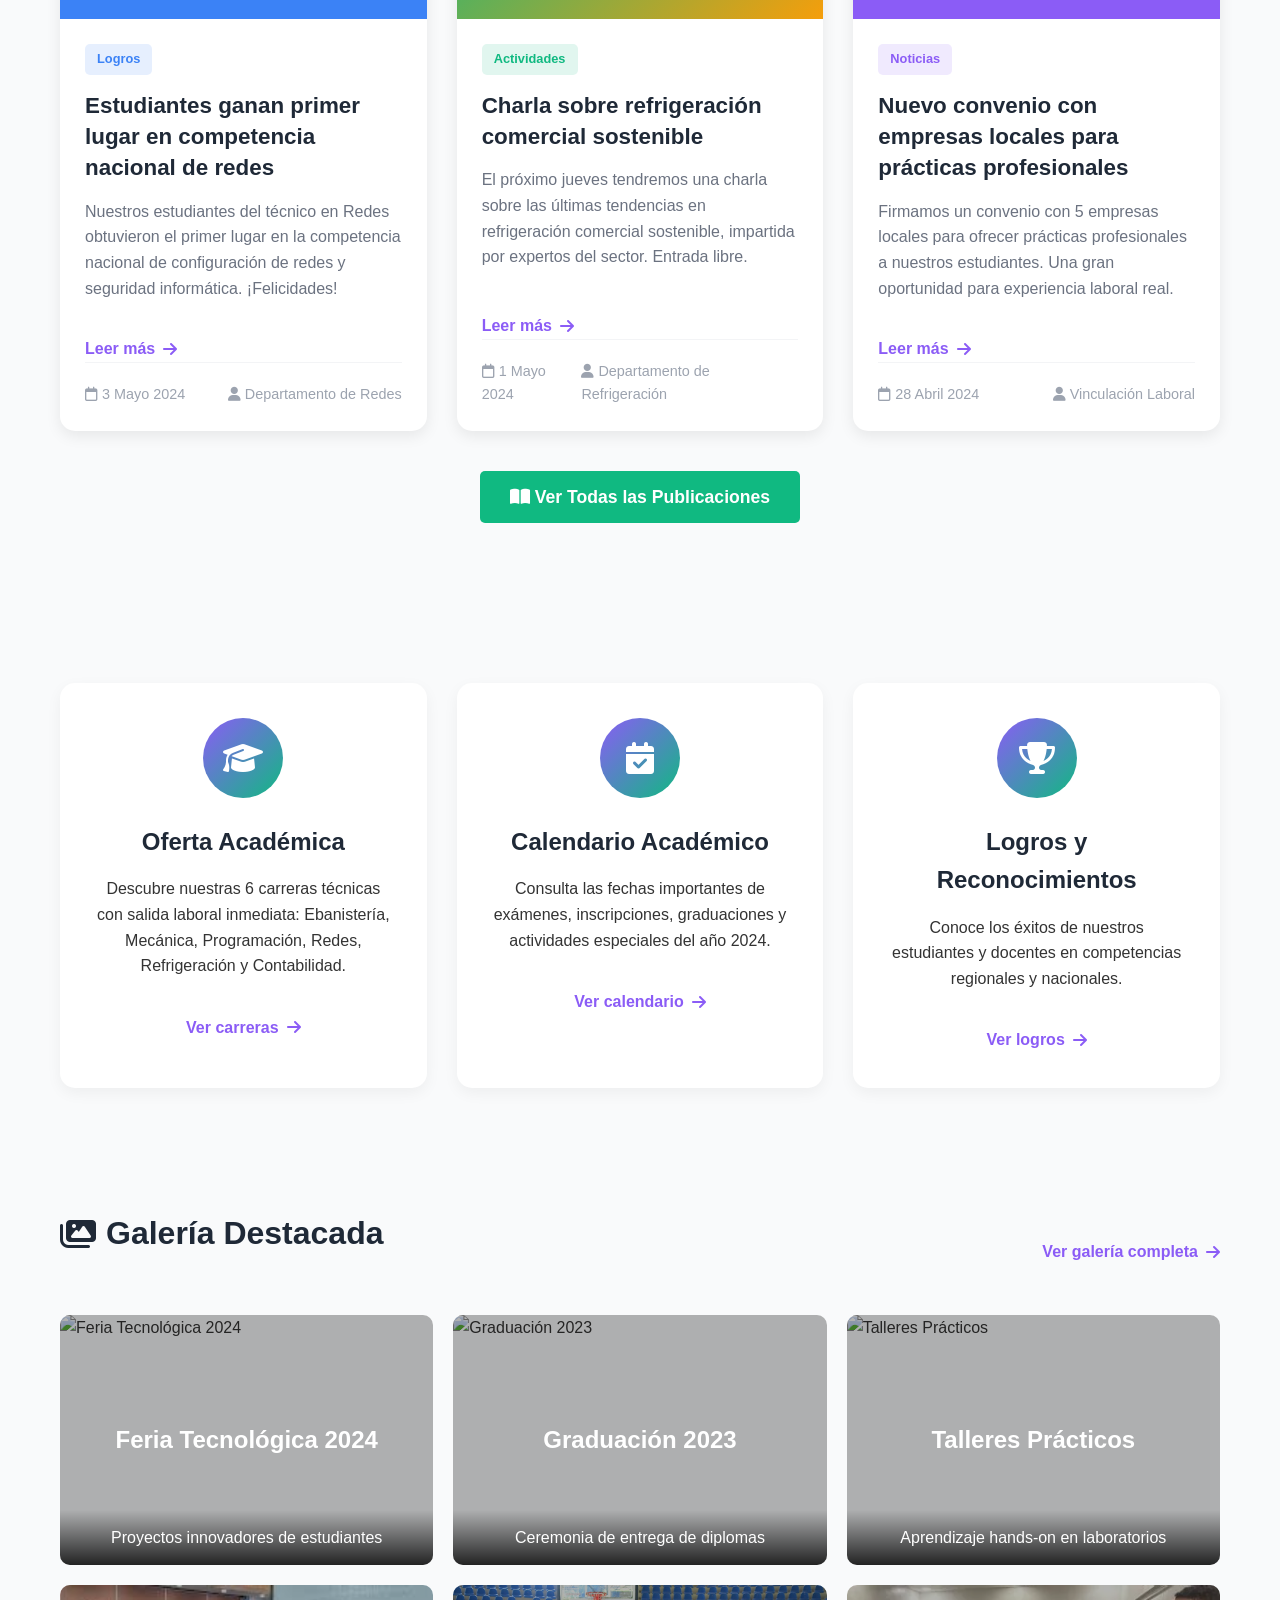
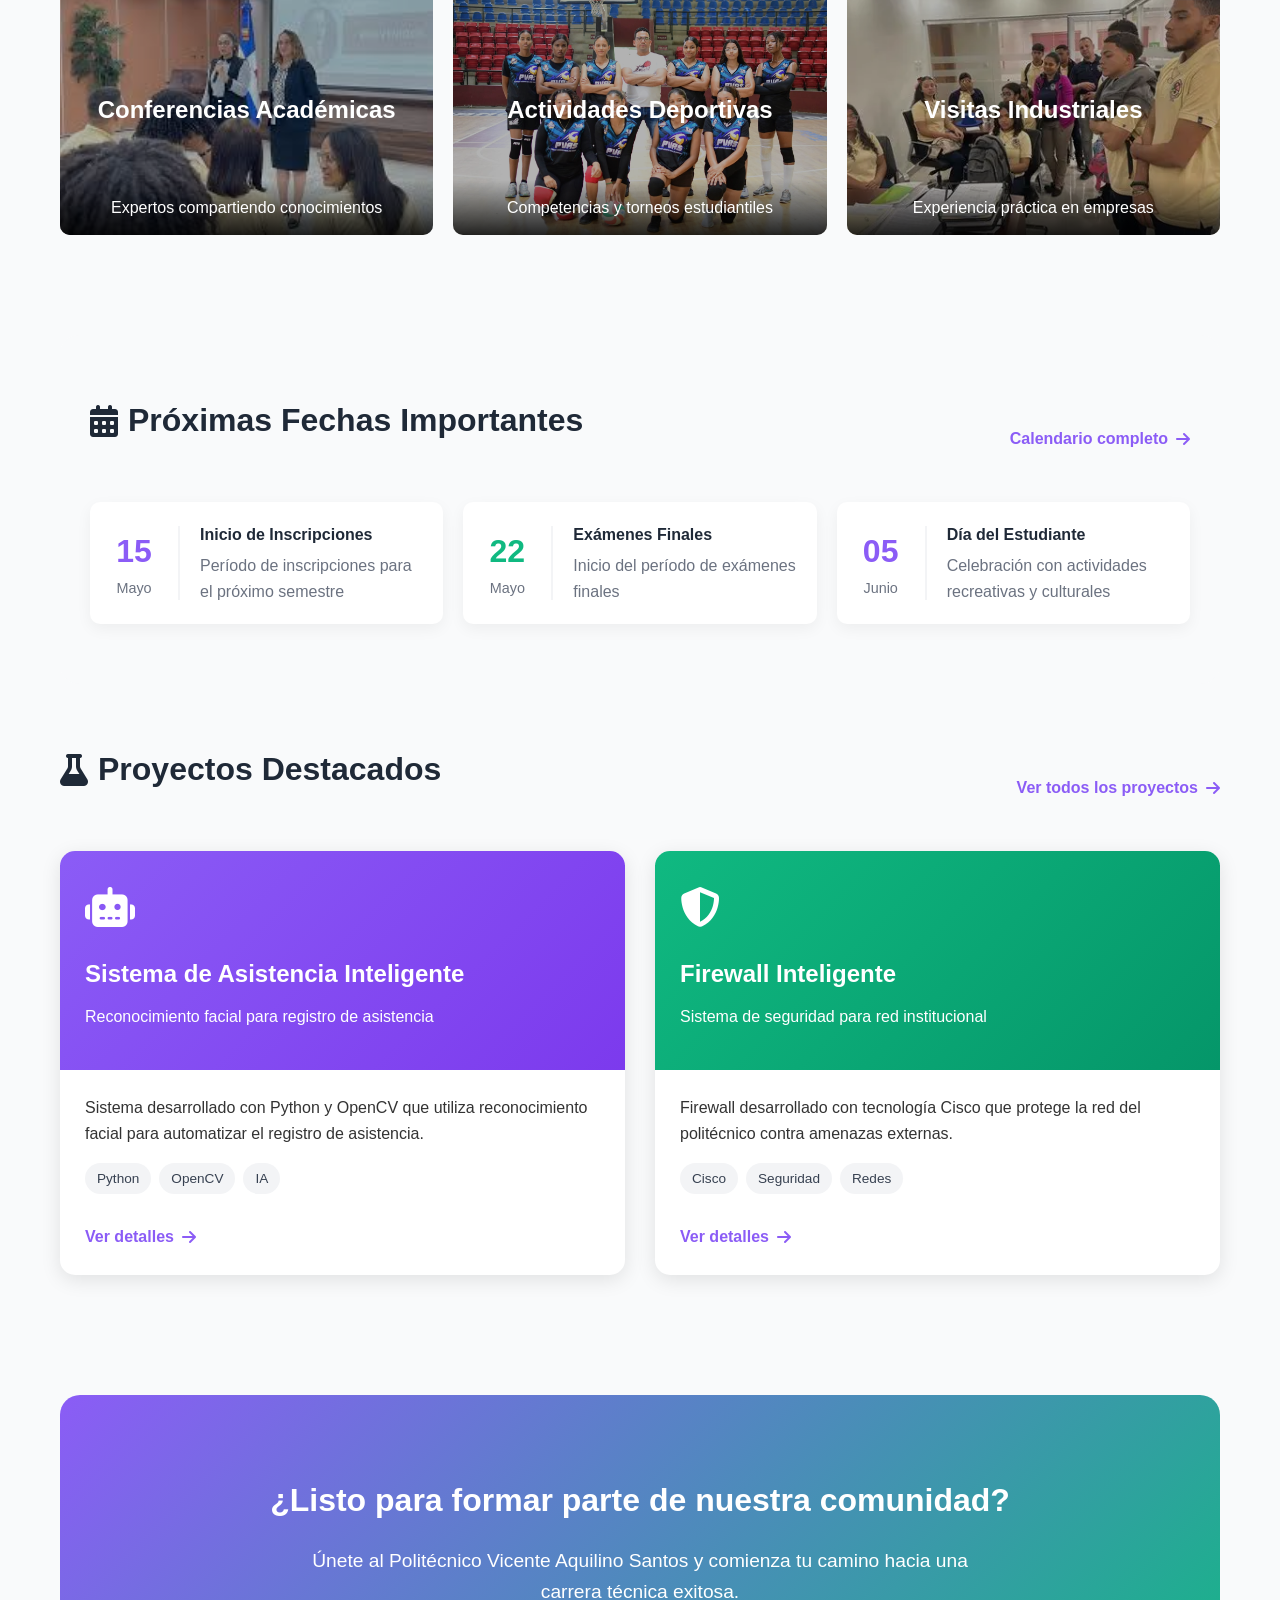
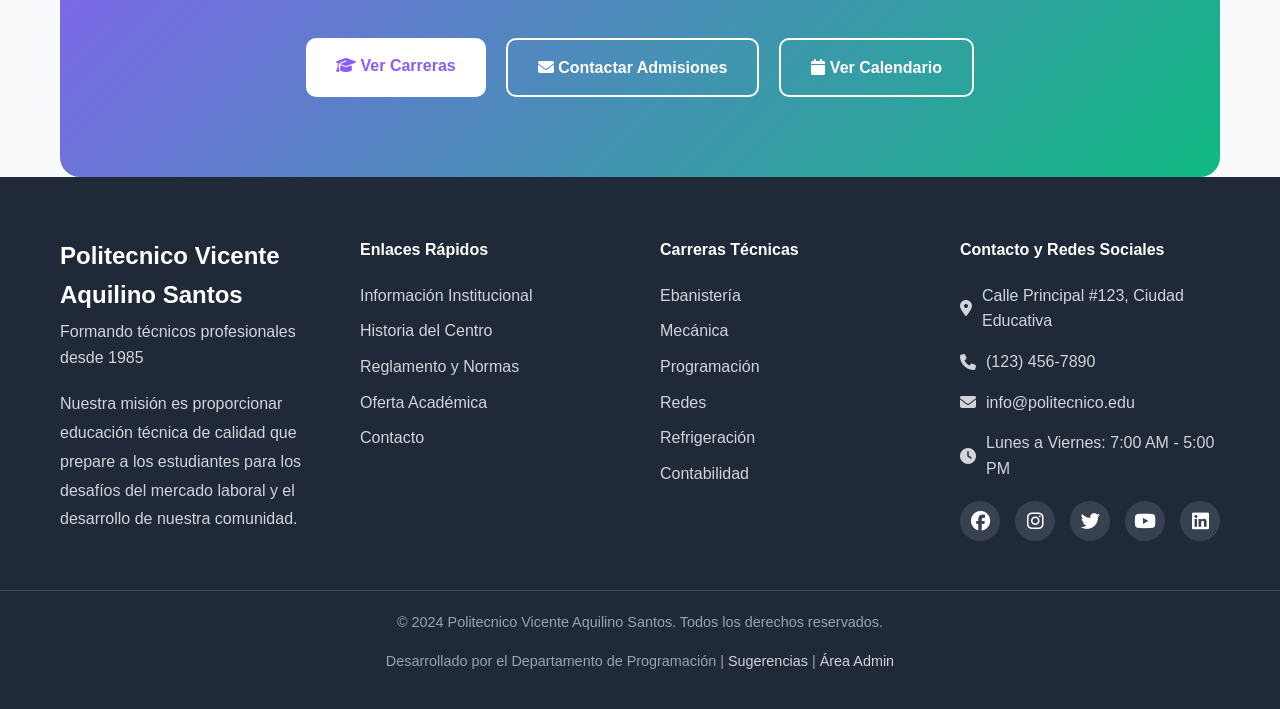
==== commit 43fa4d05: "Actualización de galería e imágenes" ====
--- a/index.html
+++ b/index.html
@@ -634,7 +634,7 @@
         
         <!-- ITEM 4: CONFERENCIAS ACADÉMICAS -->
         <div class="gallery-item" style="position: relative; border-radius: 10px; overflow: hidden; height: 250px; cursor: pointer;" onclick="window.location.href='categorias/galeria.html'">
-            <img src="imagenes/Charla-Impuestos-Interno.jpg" alt="Conferencias Académicas" style="width: 100%; height: 100%; object-fit: cover;">
+            <img src="imagenes/conferencias academicas.jfif" alt="Conferencias Académicas" style="width: 100%; height: 100%; object-fit: cover;">
             <div style="position: absolute; top: 0; left: 0; width: 100%; height: 100%; display: flex; align-items: center; justify-content: center; color: white; font-weight: bold; font-size: 1.5rem; text-align: center; padding: 20px; background: rgba(0,0,0,0.3);">
                 Conferencias Académicas
             </div>
@@ -645,7 +645,7 @@
         
         <!-- ITEM 5: ACTIVIDADES DEPORTIVAS -->
         <div class="gallery-item" style="position: relative; border-radius: 10px; overflow: hidden; height: 250px; cursor: pointer;" onclick="window.location.href='categorias/galeria.html'">
-            <img src="imagenes/deporte promo basket.jpg" alt="Actividades Deportivas" style="width: 100%; height: 100%; object-fit: cover;">
+            <img src="imagenes/promo volley.jpeg" alt="Actividades Deportivas" style="width: 100%; height: 100%; object-fit: cover;">
             <div style="position: absolute; top: 0; left: 0; width: 100%; height: 100%; display: flex; align-items: center; justify-content: center; color: white; font-weight: bold; font-size: 1.5rem; text-align: center; padding: 20px; background: rgba(0,0,0,0.3);">
                 Actividades Deportivas
             </div>
@@ -656,7 +656,7 @@
         
         <!-- ITEM 6: VISITAS INDUSTRIALES -->
         <div class="gallery-item" style="position: relative; border-radius: 10px; overflow: hidden; height: 250px; cursor: pointer;" onclick="window.location.href='categorias/galeria.html'">
-            <img src="imagenes/visita industrial.jfif" alt="Visitas Industriales" style="width: 100%; height: 100%; object-fit: cover;">
+            <img src="imagenes/visitas industriales.webp" alt="Visitas Industriales" style="width: 100%; height: 100%; object-fit: cover;">
             <div style="position: absolute; top: 0; left: 0; width: 100%; height: 100%; display: flex; align-items: center; justify-content: center; color: white; font-weight: bold; font-size: 1.5rem; text-align: center; padding: 20px; background: rgba(0,0,0,0.3);">
                 Visitas Industriales
             </div>
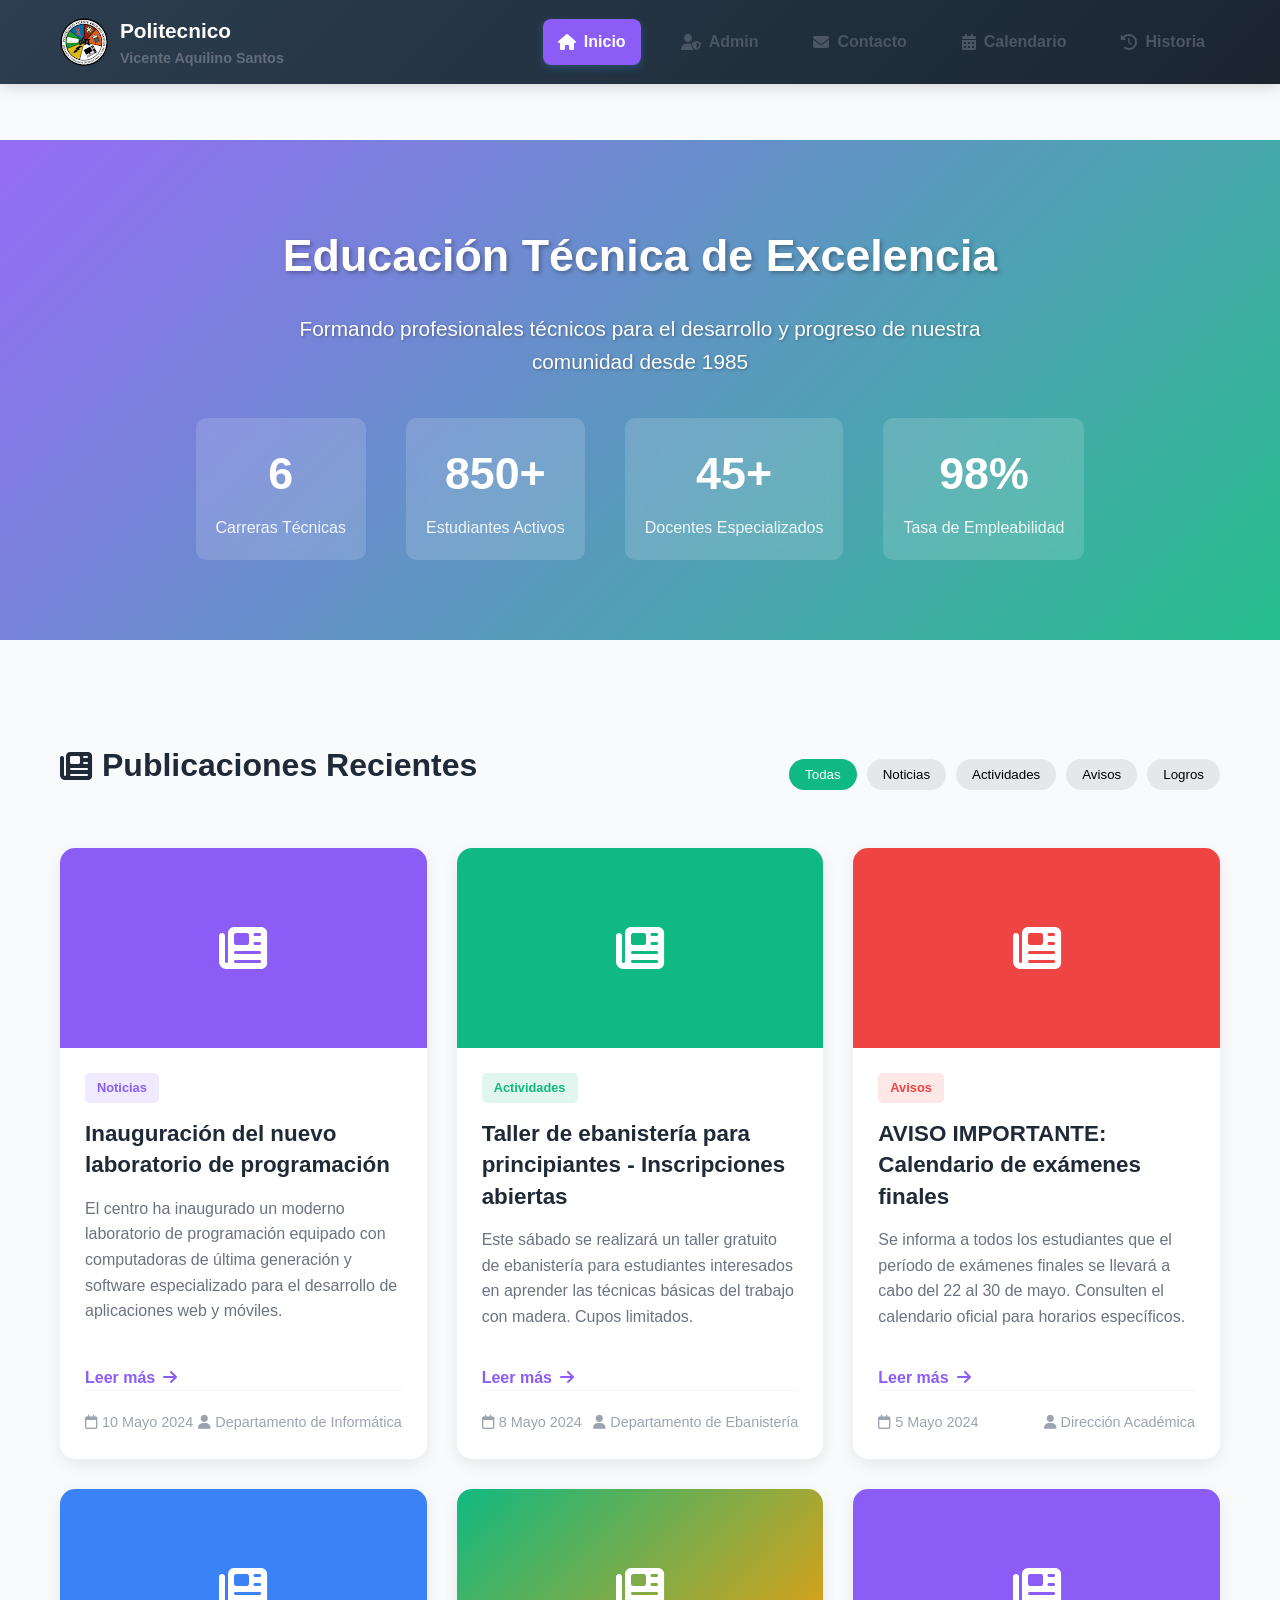
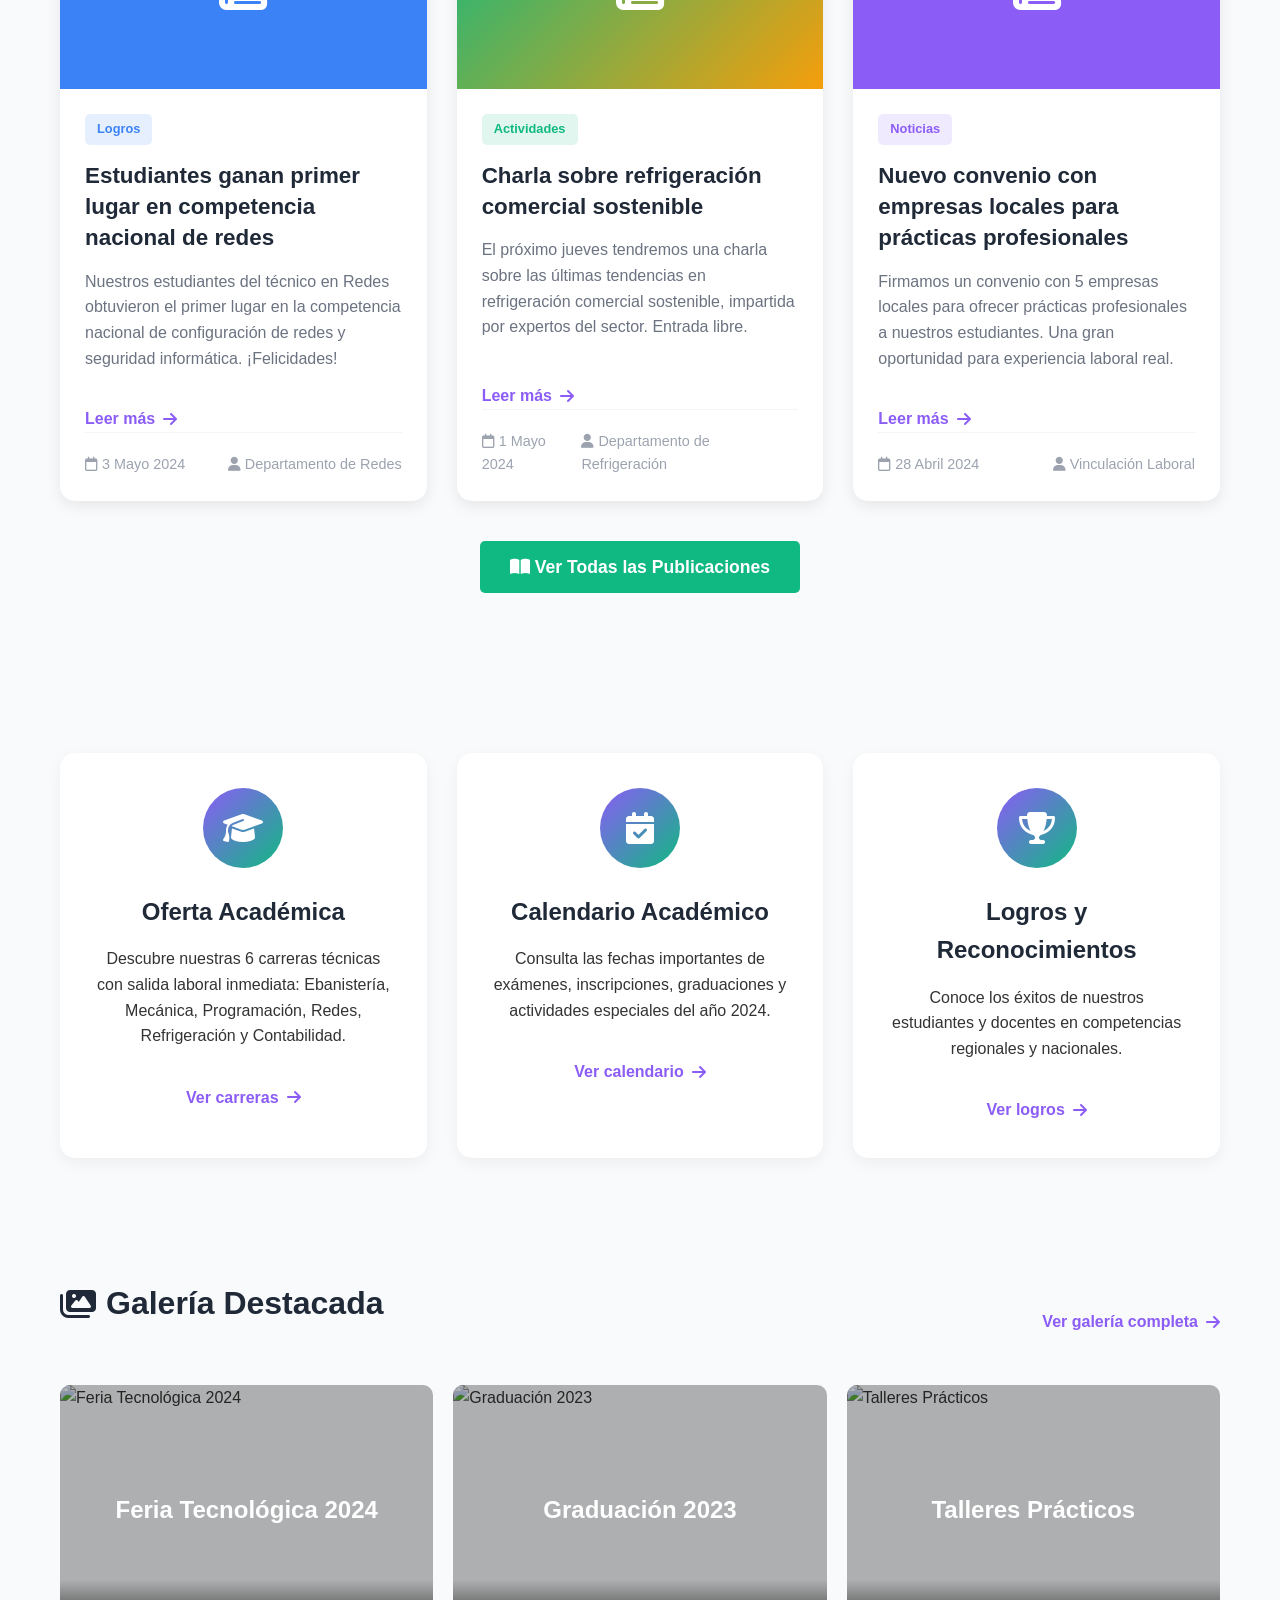
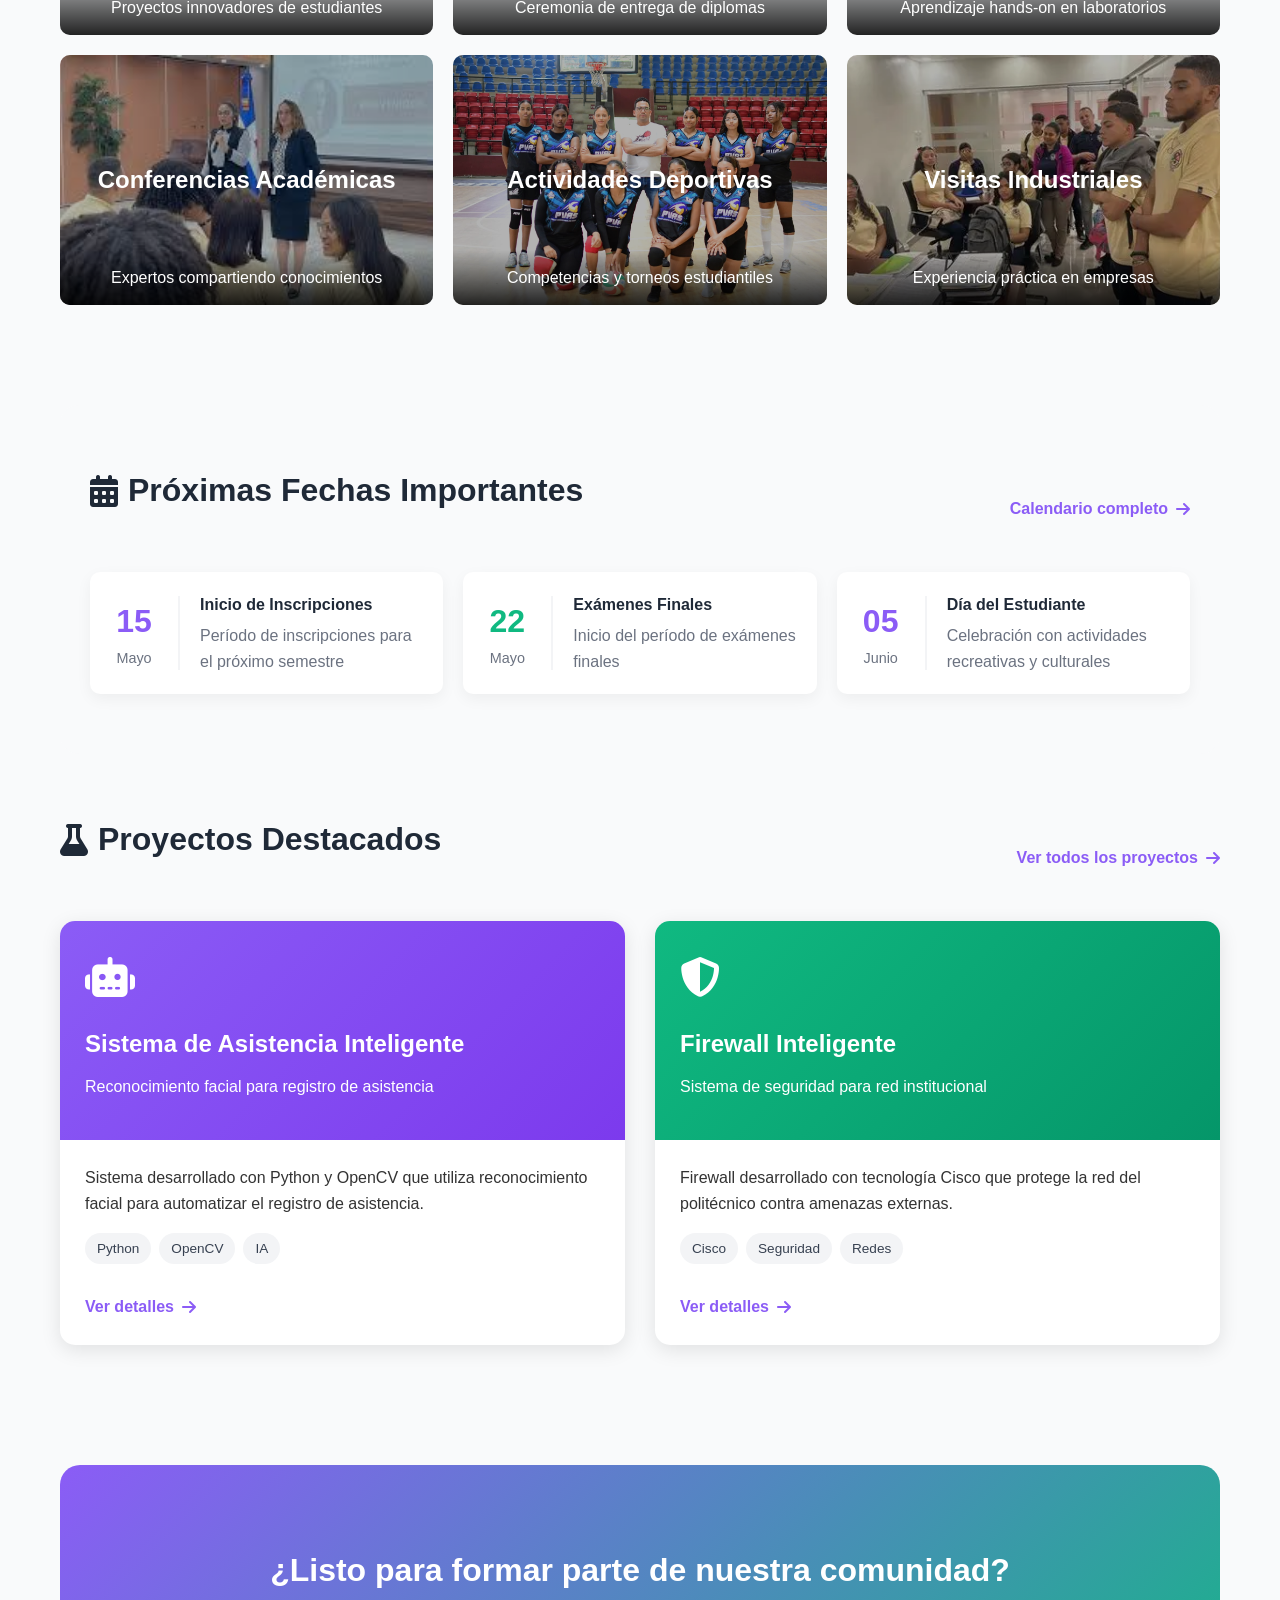
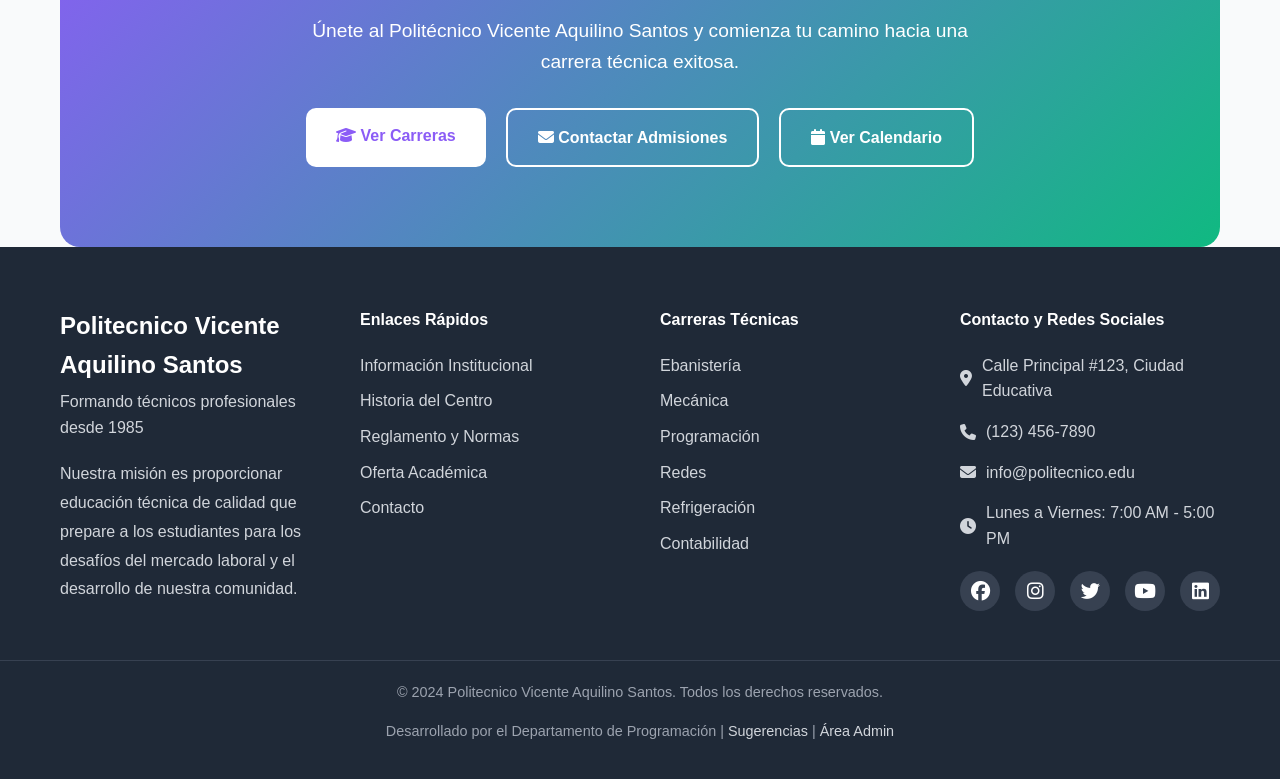
==== commit 1fdad0a4: "menu de navegacion nuevamente" ====
--- a/index.html
+++ b/index.html
@@ -333,50 +333,7 @@
             margin-bottom: 20px;
             color: #d1d5db;
         }
-        /* Estilos para navegación entre páginas */
-.navbar {
-    background-color: white;
-    box-shadow: 0 4px 6px -1px rgba(0, 0, 0, 0.1);
-    position: fixed;
-    top: 0;
-    left: 0;
-    right: 0;
-    z-index: 1000;
-    padding: 15px 0;
-}
-
-.nav-container {
-    max-width: 1200px;
-    margin: 0 auto;
-    padding: 0 20px;
-    display: flex;
-    justify-content: space-between;
-    align-items: center;
-}
-
-.logo {
-    display: flex;
-    align-items: center;
-    gap: 15px;
-}
-
-.logo-placeholder {
-    width: 60px;
-    height: 60px;
-    color: rgb(19, 19, 19);
-    display: flex;
-    align-items: center;
-    justify-content: center;
-    font-size: 1.5rem;
-    font-weight: bold;
-    border-radius: 10px;
-}
-
-.logo-text h1 {
-    font-size: 1.5rem;
-    margin: 0;
-    color: #1f2937;
-}
+        /* Navbar styles are centralized in css/style.css */
 
 .logo-text p {
     font-size: 0.9rem;
@@ -473,8 +430,8 @@
 <nav class="navbar">
     <div class="nav-container">
         <div class="logo">
-            <div class="logo-placeholder">
-                PVAS
+            <div class="logo-image">
+                <img src="imagenes/favicon.ico" alt="Logo PVAS">
             </div>
             <div class="logo-text">
                 <h1>Politecnico</h1>
--- a/css/style.css
+++ b/css/style.css
@@ -194,66 +194,161 @@
                 margin-top: 120px; /* Más espacio para menú en móvil */
             }
         }
-
-
+/* Centralized navbar (dark style like calendario) */
+.navbar {
+    background: linear-gradient(135deg, #2c3e50 0%, #1a2530 100%);
+    position: fixed;
+    top: 0;
+    left: 0;
+    right: 0;
+    z-index: 1000;
+    padding: 10px 0;
+    min-height: 64px;
+    box-shadow: 0 3px 15px rgba(0, 0, 0, 0.15);
+}
+
+/* Force consistent navbar height and page offset */
 .nav-container {
     display: flex;
     justify-content: space-between;
     align-items: center;
-    padding: 15px 20px;
+    padding: 0 20px;
     max-width: 1200px;
     margin: 0 auto;
+    height: 64px;
+}
+
+/* Page top offset so fixed navbar doesn't cover content */
+body {
+    padding-top: 70px;
+}
+
+@media (max-width: 768px) {
+    .navbar { min-height: 56px; }
+    .nav-container { height: 56px; }
+    body { padding-top: 65px; }
+}
+
+.nav-container {
+    display: flex;
+    justify-content: space-between;
+    align-items: center;
+    padding: 0 20px;
+    max-width: 1200px;
+    margin: 0 auto;
 }
 
 .logo {
     display: flex;
     align-items: center;
-    gap: 15px;
-}
-
-#logo-img {
-    width: 50px;
-    height: 50px;
-    border-radius: 50%;
-    background-color: #8B5CF6;
+    gap: 12px;
+}
+
+.logo-image {
+    width: 48px;
+    height: 48px;
     display: flex;
     align-items: center;
     justify-content: center;
-    color: white;
-    font-weight: bold;
+    border-radius: 10px;
+    overflow: hidden;
+}
+
+.logo-image img {
+    width: 100%;
+    height: 100%;
+    object-fit: contain;
 }
 
 .logo-text h1 {
-    font-size: 1.5rem;
-    margin-bottom: 0;
-    color: #1f2937;
+    font-size: 1.3rem;
+    margin: 0;
+    color: white;
+    font-weight: 600;
 }
 
 .logo-text p {
+    font-size: 0.8rem;
+    margin: 0;
+    color: #ecf0f1;
+    opacity: 0.9;
+}
+
+.nav-menu {
+    display: flex;
+    list-style: none;
+    margin: 0;
+    padding: 0;
+    gap: 5px;
+}
+
+.nav-menu li a {
+    text-decoration: none;
+    color: #ecf0f1;
+    font-weight: 500;
     font-size: 0.9rem;
-    color: #6b7280;
-    margin-bottom: 0;
-}
-
-.nav-menu {
-    display: flex;
-    list-style: none;
-    gap: 25px;
-}
-
-.nav-menu li a {
-    color: #4b5563;
-    font-weight: 500;
-    display: flex;
-    align-items: center;
-    gap: 8px;
-}
-
-
+    display: flex;
+    align-items: center;
+    gap: 6px;
+    padding: 8px 16px;
+    border-radius: 8px;
+    transition: all 0.3s;
+}
 
 .nav-menu li a:hover {
-    color: #8B5CF6;
-}
+    background-color: rgba(255, 255, 255, 0.15);
+    color: #3498db;
+}
+
+.nav-menu li a.active {
+    background-color: #3498db;
+    color: white;
+    box-shadow: 0 3px 10px rgba(52, 152, 219, 0.3);
+}
+
+.menu-toggle {
+    display: none;
+    background: none;
+    border: none;
+    font-size: 1.3rem;
+    color: white;
+    cursor: pointer;
+    padding: 6px;
+}
+
+/* Mobile dark menu */
+@media (max-width: 768px) {
+    .nav-menu {
+        position: fixed;
+        top: 65px;
+        left: 0;
+        right: 0;
+        background: linear-gradient(135deg, #2c3e50 0%, #34495e 100%);
+        flex-direction: column;
+        padding: 15px;
+        box-shadow: 0 10px 20px rgba(0, 0, 0, 0.2);
+        transform: translateY(-100%);
+        opacity: 0;
+        visibility: hidden;
+        transition: all 0.3s ease;
+        z-index: 999;
+        border-radius: 0 0 15px 15px;
+    }
+
+    .nav-menu.active {
+        transform: translateY(0);
+        opacity: 1;
+        visibility: visible;
+    }
+
+    .nav-menu li a {
+        justify-content: center;
+        padding: 12px;
+        border-radius: 8px;
+        font-size: 0.95rem;
+    }
+}
+
 
 .dropdown {
     position: relative;
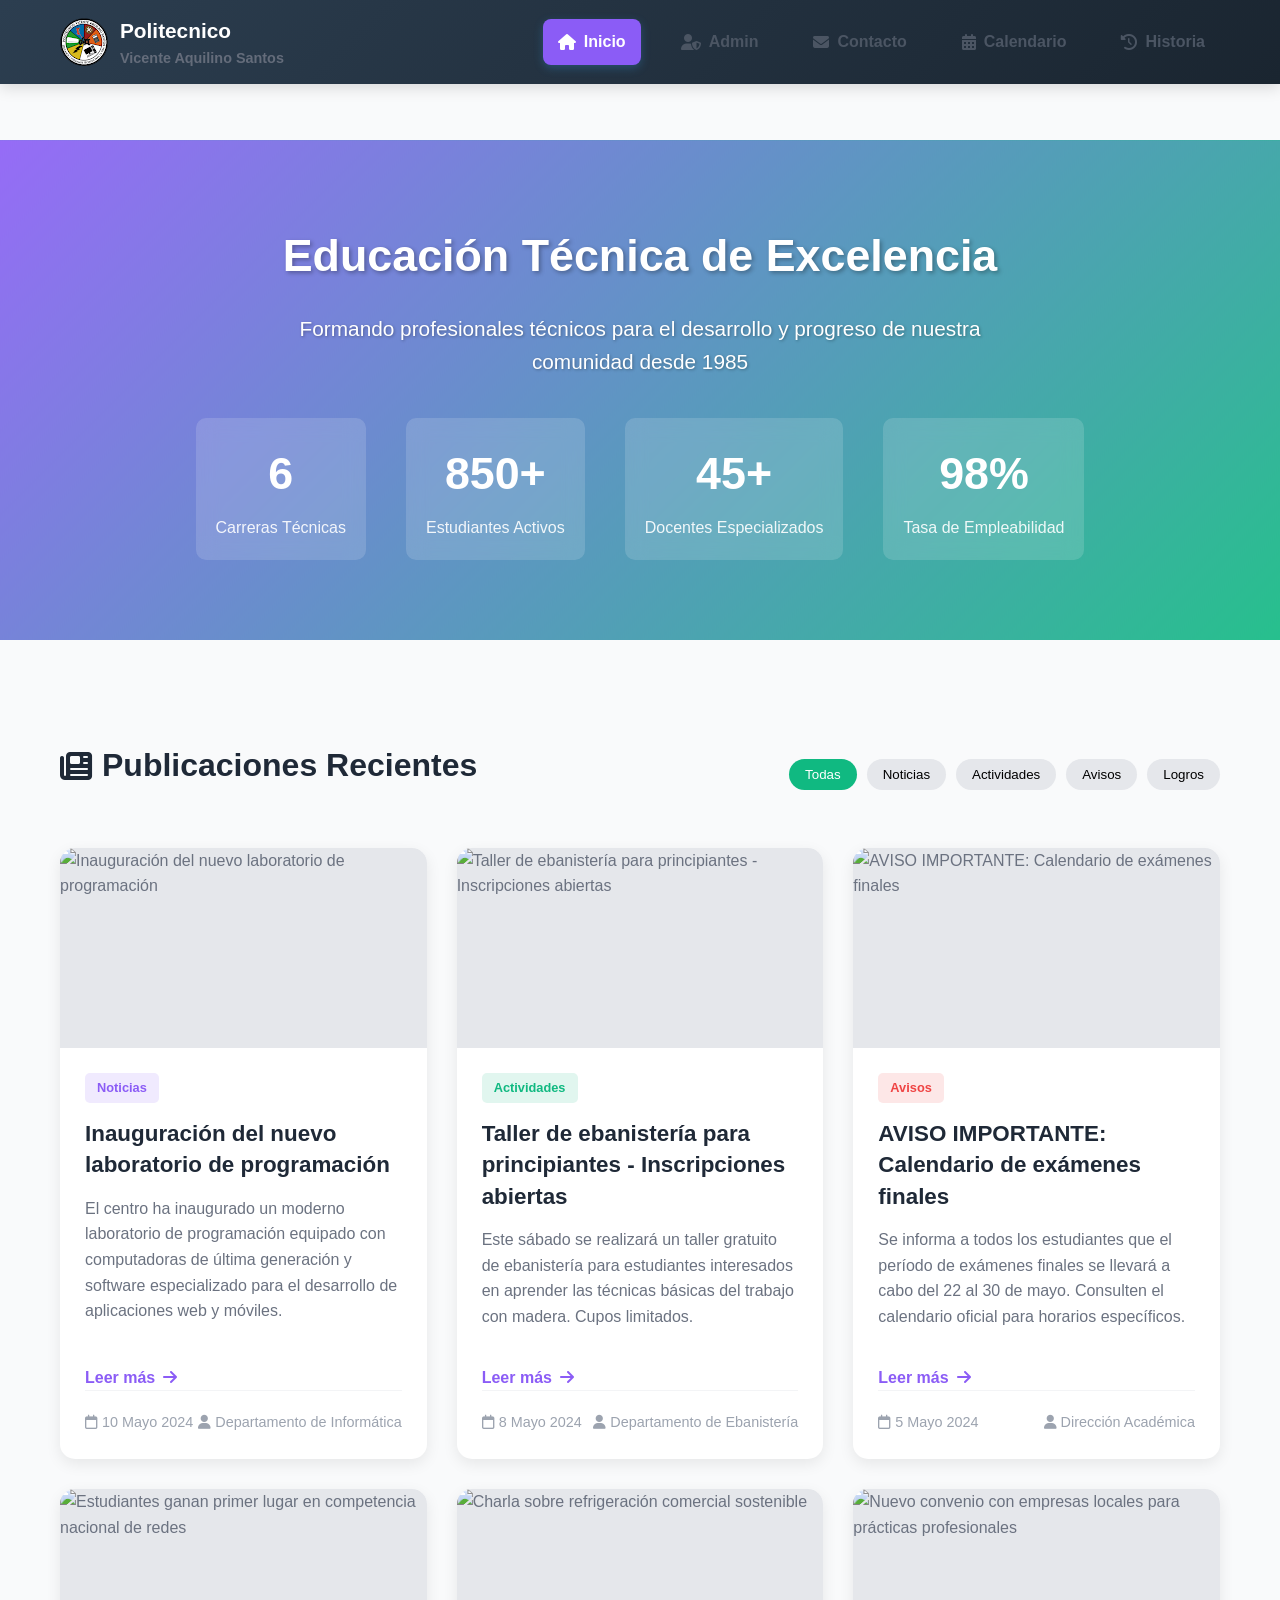
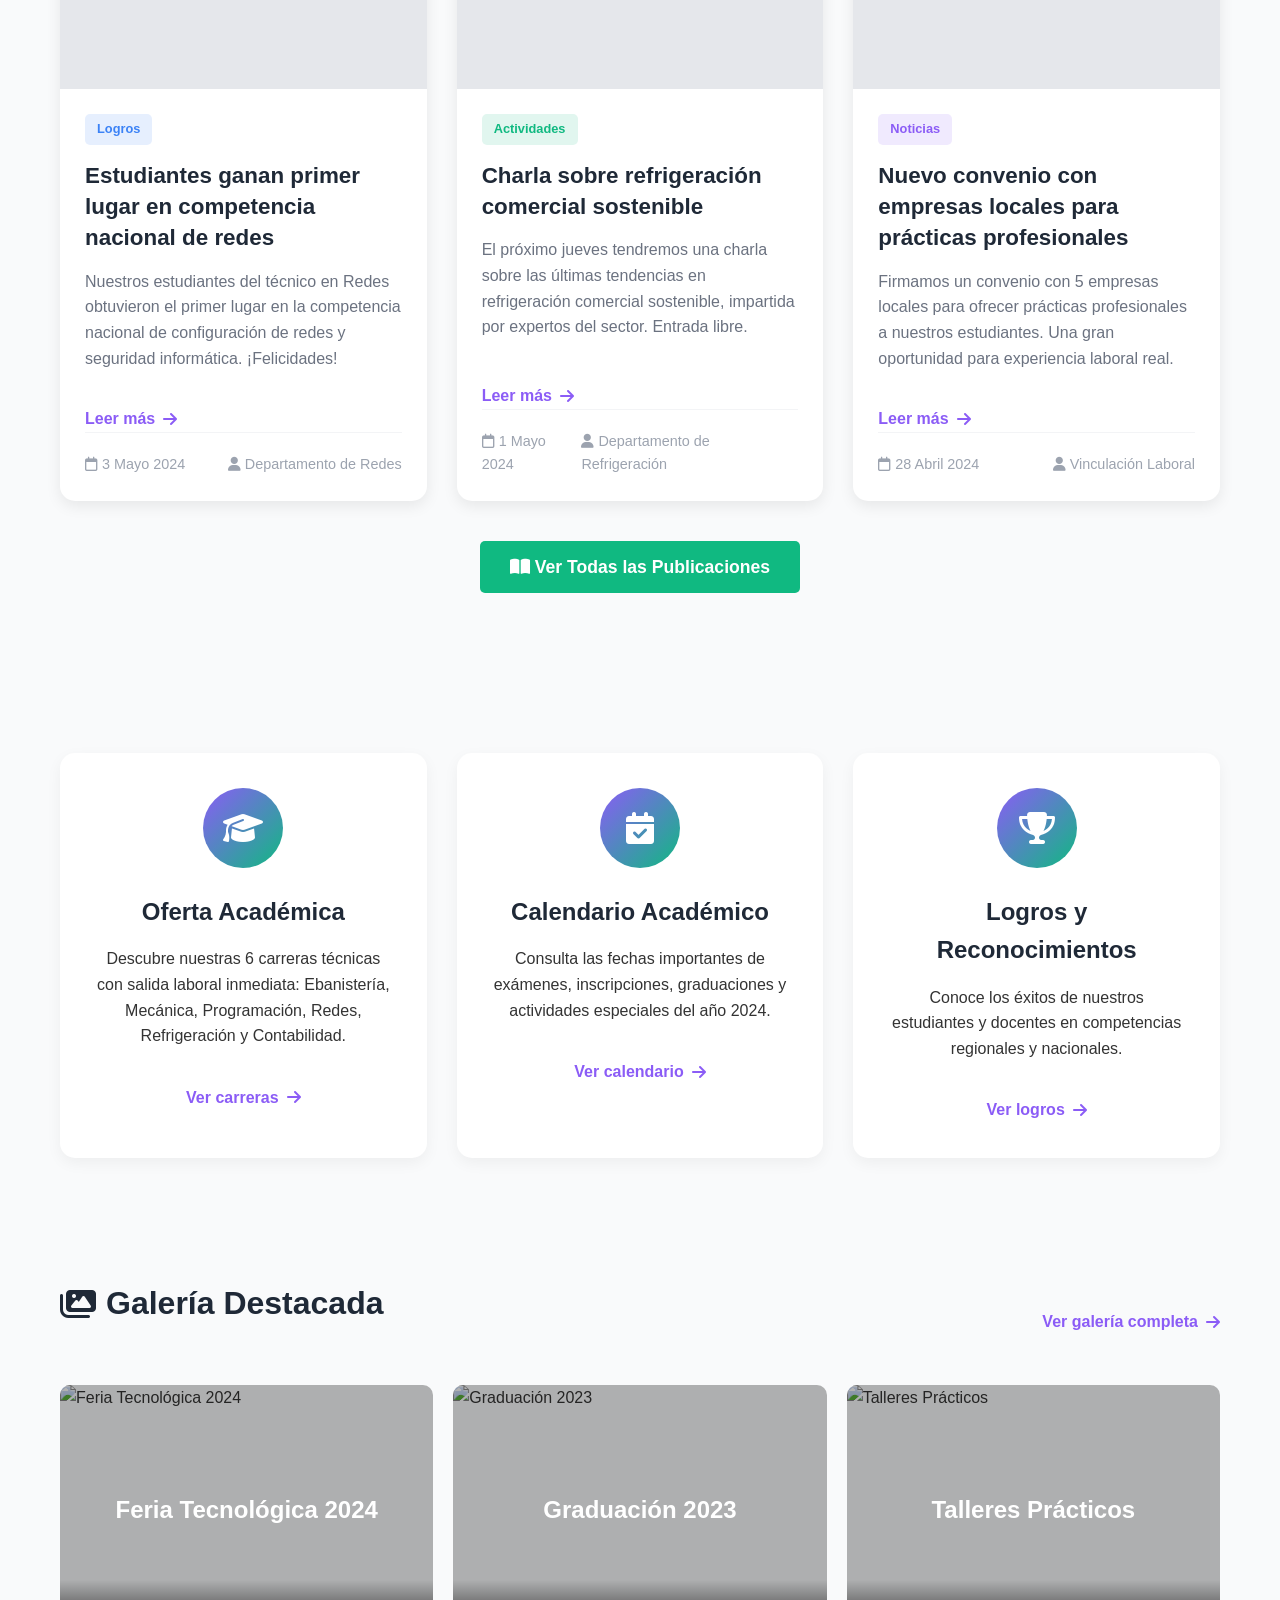
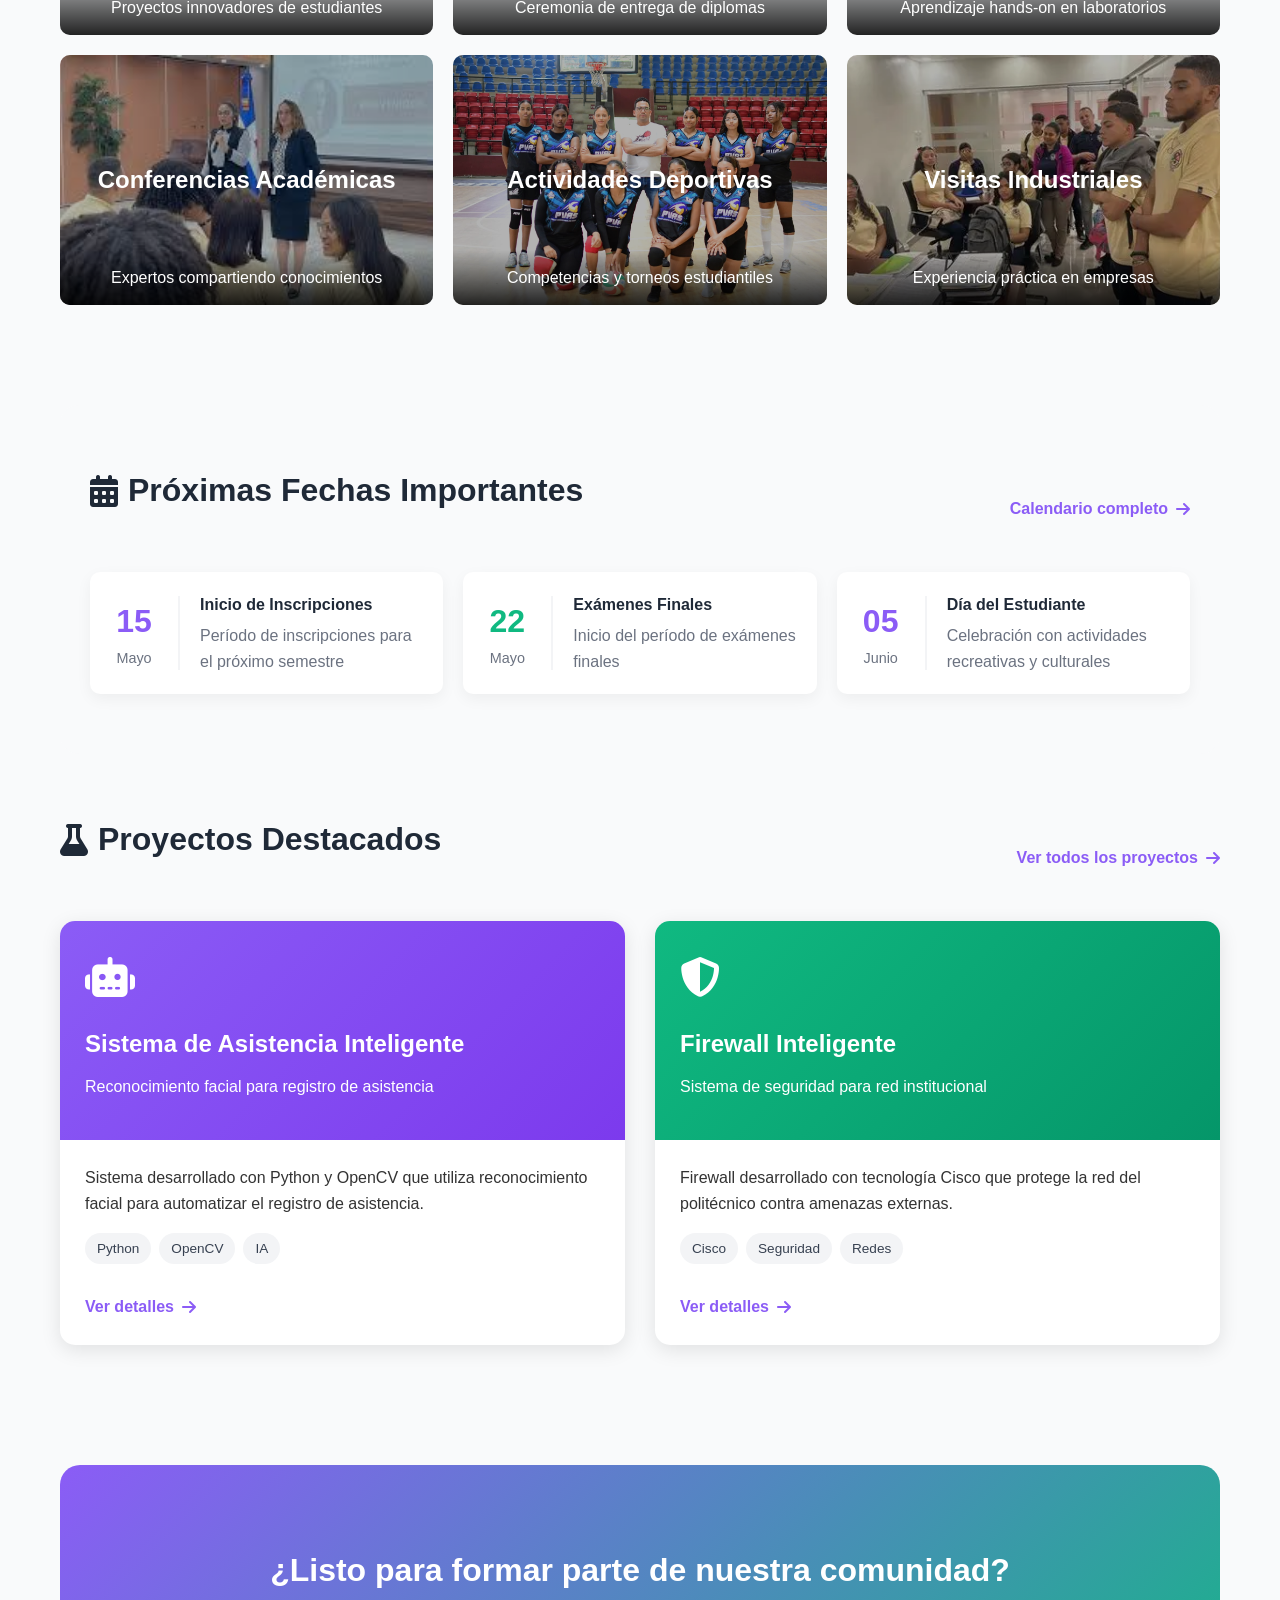
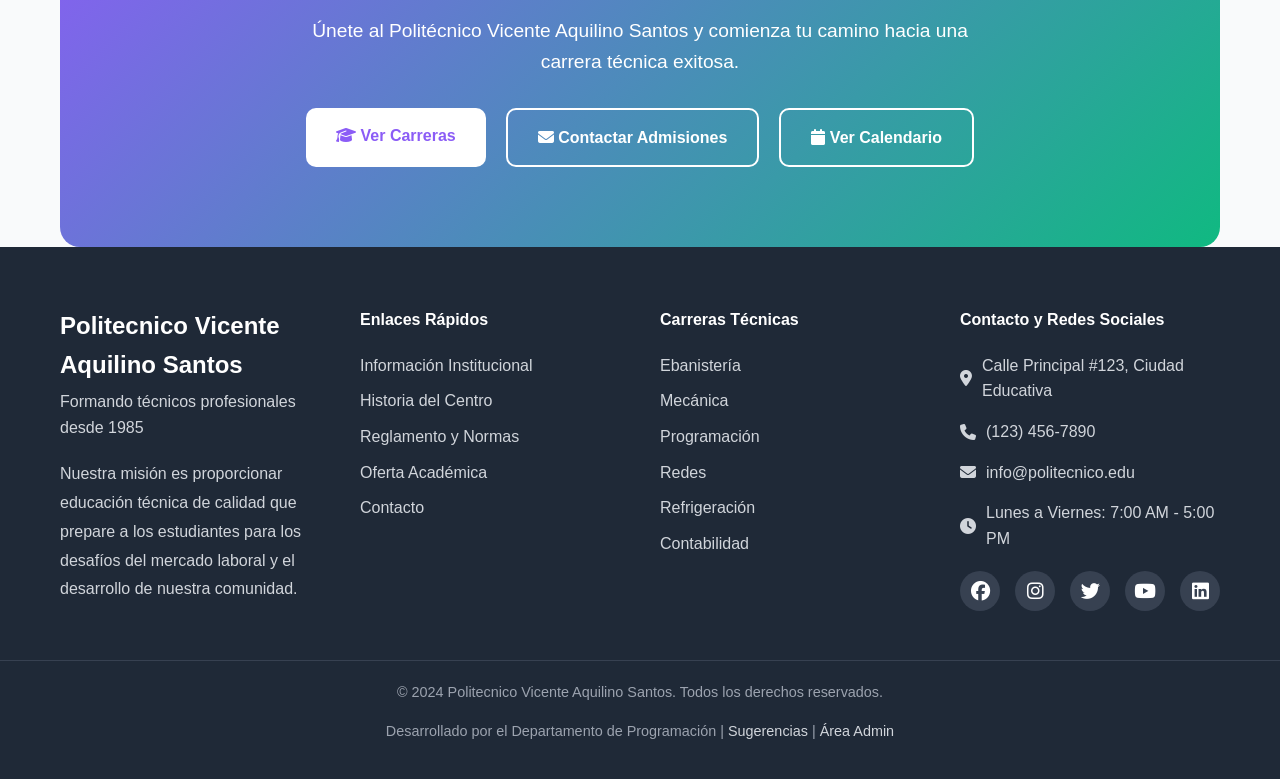
==== commit 784b5b97: "Admin funcional" ====
--- a/index.html
+++ b/index.html
@@ -822,9 +822,62 @@
 
         ];
 
+        // Cargar contenido creado desde el panel Admin (localStorage)
+        function loadAdminContent() {
+            try {
+                const adminIndex = JSON.parse(localStorage.getItem('site_content_index') || '[]');
+                if (Array.isArray(adminIndex) && adminIndex.length) {
+                    // Los items guardados en admin se agregan al inicio de la lista de posts
+                    adminIndex.slice().reverse().forEach(it => {
+                        posts.unshift({
+                            id: it.id || Date.now(),
+                            title: it.title || '',
+                            excerpt: it.excerpt || '',
+                            category: it.category || 'noticias',
+                            date: it.date ? new Date(it.date).toLocaleDateString('es-ES') : new Date().toLocaleDateString('es-ES'),
+                            author: it.author || '',
+                            color: it.color || '#8B5CF6',
+                            likes: it.likes || 0,
+                            comments: it.comments || 0,
+                            image: it.image || ''
+                        });
+                    });
+                }
+            } catch (e) {
+                console.warn('Error cargando contenido admin (index):', e);
+            }
+
+            try {
+                const gallery = JSON.parse(localStorage.getItem('site_content_galeria') || '[]');
+                const grid = document.querySelector('.gallery-grid');
+                if (grid && Array.isArray(gallery) && gallery.length) {
+                    gallery.slice().reverse().forEach(item => {
+                        const div = document.createElement('div');
+                        div.className = 'gallery-item';
+                        div.style.position = 'relative';
+                        div.style.borderRadius = '10px';
+                        div.style.overflow = 'hidden';
+                        div.style.height = '250px';
+                        div.style.cursor = 'pointer';
+                        div.innerHTML = `
+                            <img src="${item.image}" alt="${(item.title||'Imagen')}" style="width:100%; height:100%; object-fit:cover;">
+                            <div style="position:absolute; bottom:0; left:0; right:0; background:linear-gradient(transparent, rgba(0,0,0,0.6)); color:#fff; padding:12px; text-align:center;">${item.title || ''}</div>
+                        `;
+                        div.addEventListener('click', () => window.location.href = 'categorias/galeria.html');
+                        grid.prepend(div);
+                    });
+                }
+            } catch (e) {
+                console.warn('Error cargando galería desde admin:', e);
+            }
+        }
+
         document.addEventListener('DOMContentLoaded', function() {
             // Cargar navbar y footer
             loadComponents();
+            
+            // Cargar contenido creado con el panel de administración (localStorage)
+            loadAdminContent();
             
             // Inicializar filtros y cargar publicaciones
             initFilters();
@@ -934,11 +987,14 @@
                         categoryText = 'Logros';
                         break;
                 }
-                
+
+                // Mostrar la imagen real si existe (acepta dataURL o URL), si no usar icono/gradiente
+                const imageHtml = post.image
+                    ? `<div class="post-image" style="padding:0;"><img src="${post.image}" alt="${post.title || ''}" style="width:100%; height:200px; object-fit:cover; display:block;"></div>`
+                    : `<div class="post-image" style="background: linear-gradient(135deg, ${categoryColor} 0%, ${post.color} 100%); color: white; font-size: 3rem;"><i class="fas fa-newspaper"></i></div>`;
+
                 postCard.innerHTML = `
-                    <div class="post-image" style="background: linear-gradient(135deg, ${categoryColor} 0%, ${post.color} 100%); color: white; font-size: 3rem;">
-                        <i class="fas fa-newspaper"></i>
-                    </div>
+                    ${imageHtml}
                     <div class="post-content">
                         <span class="post-category" style="background-color: ${categoryColor}20; color: ${categoryColor};">
                             ${categoryText}
